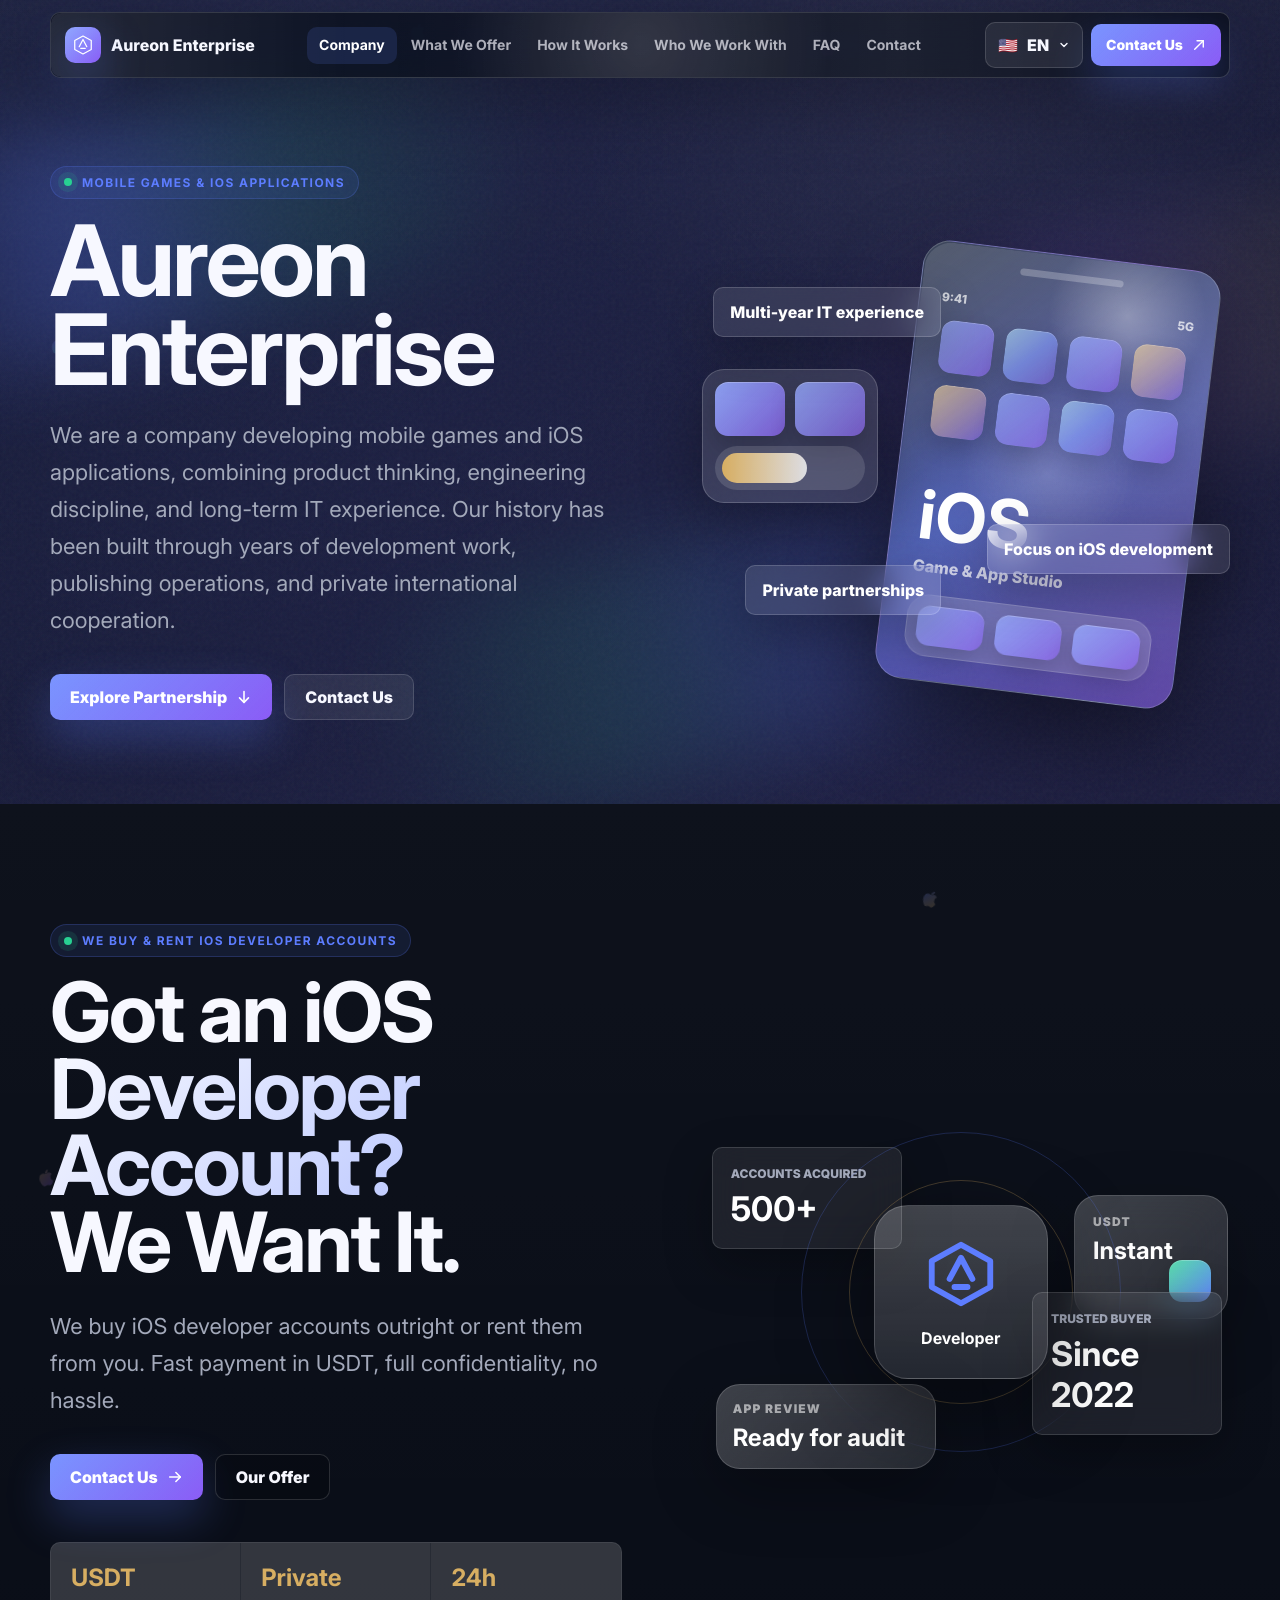
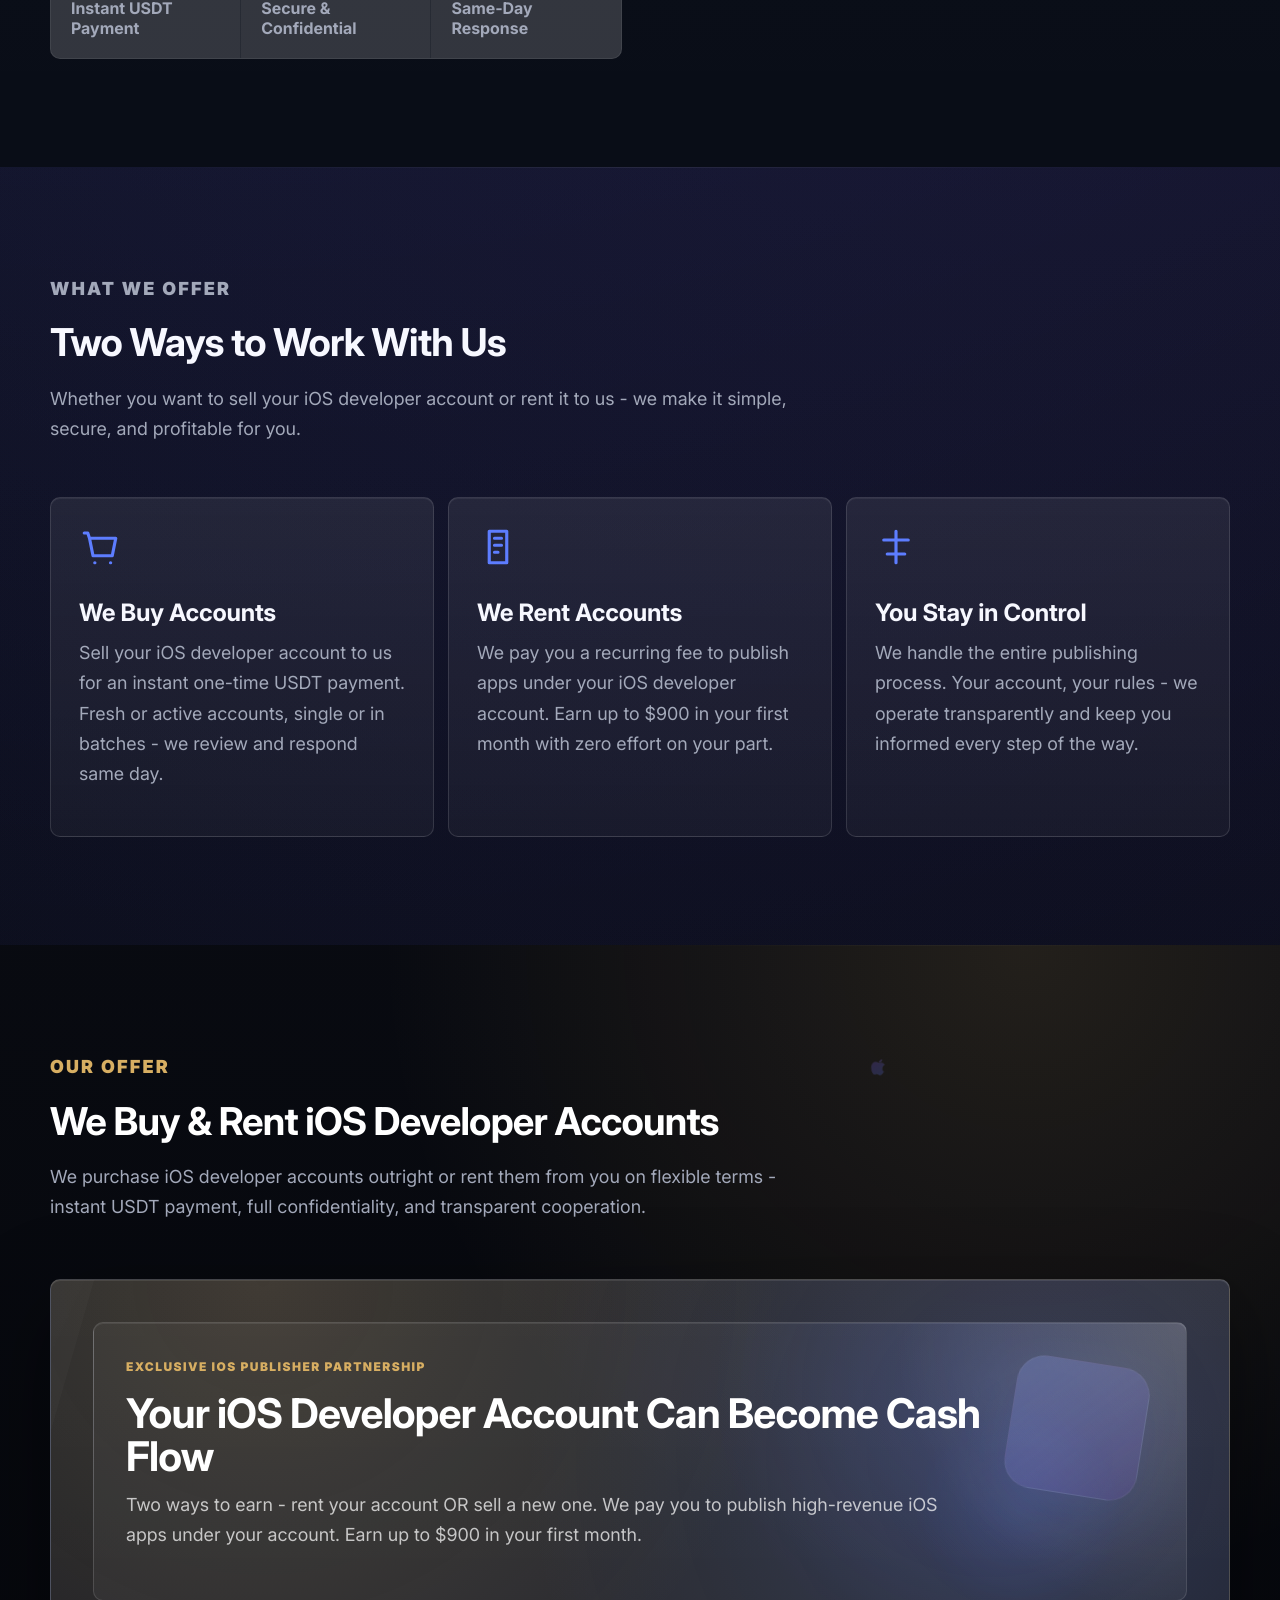
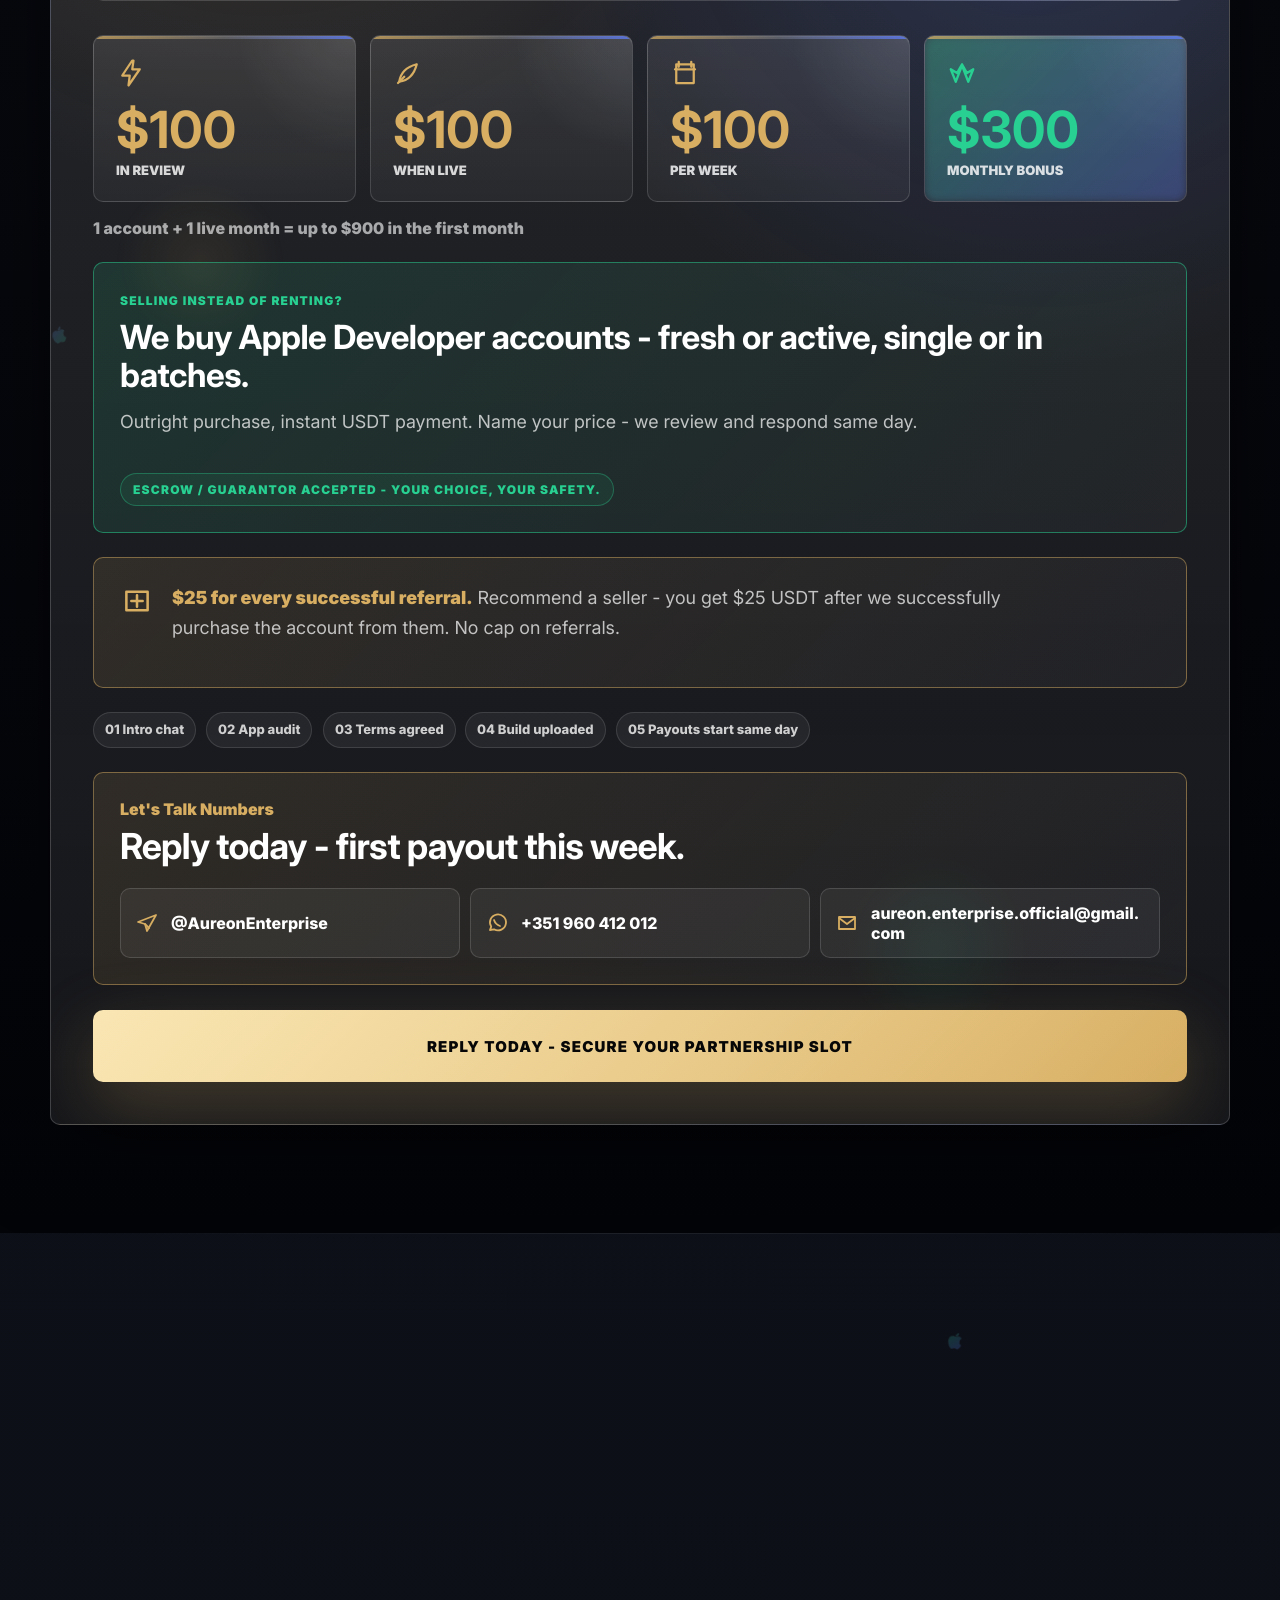
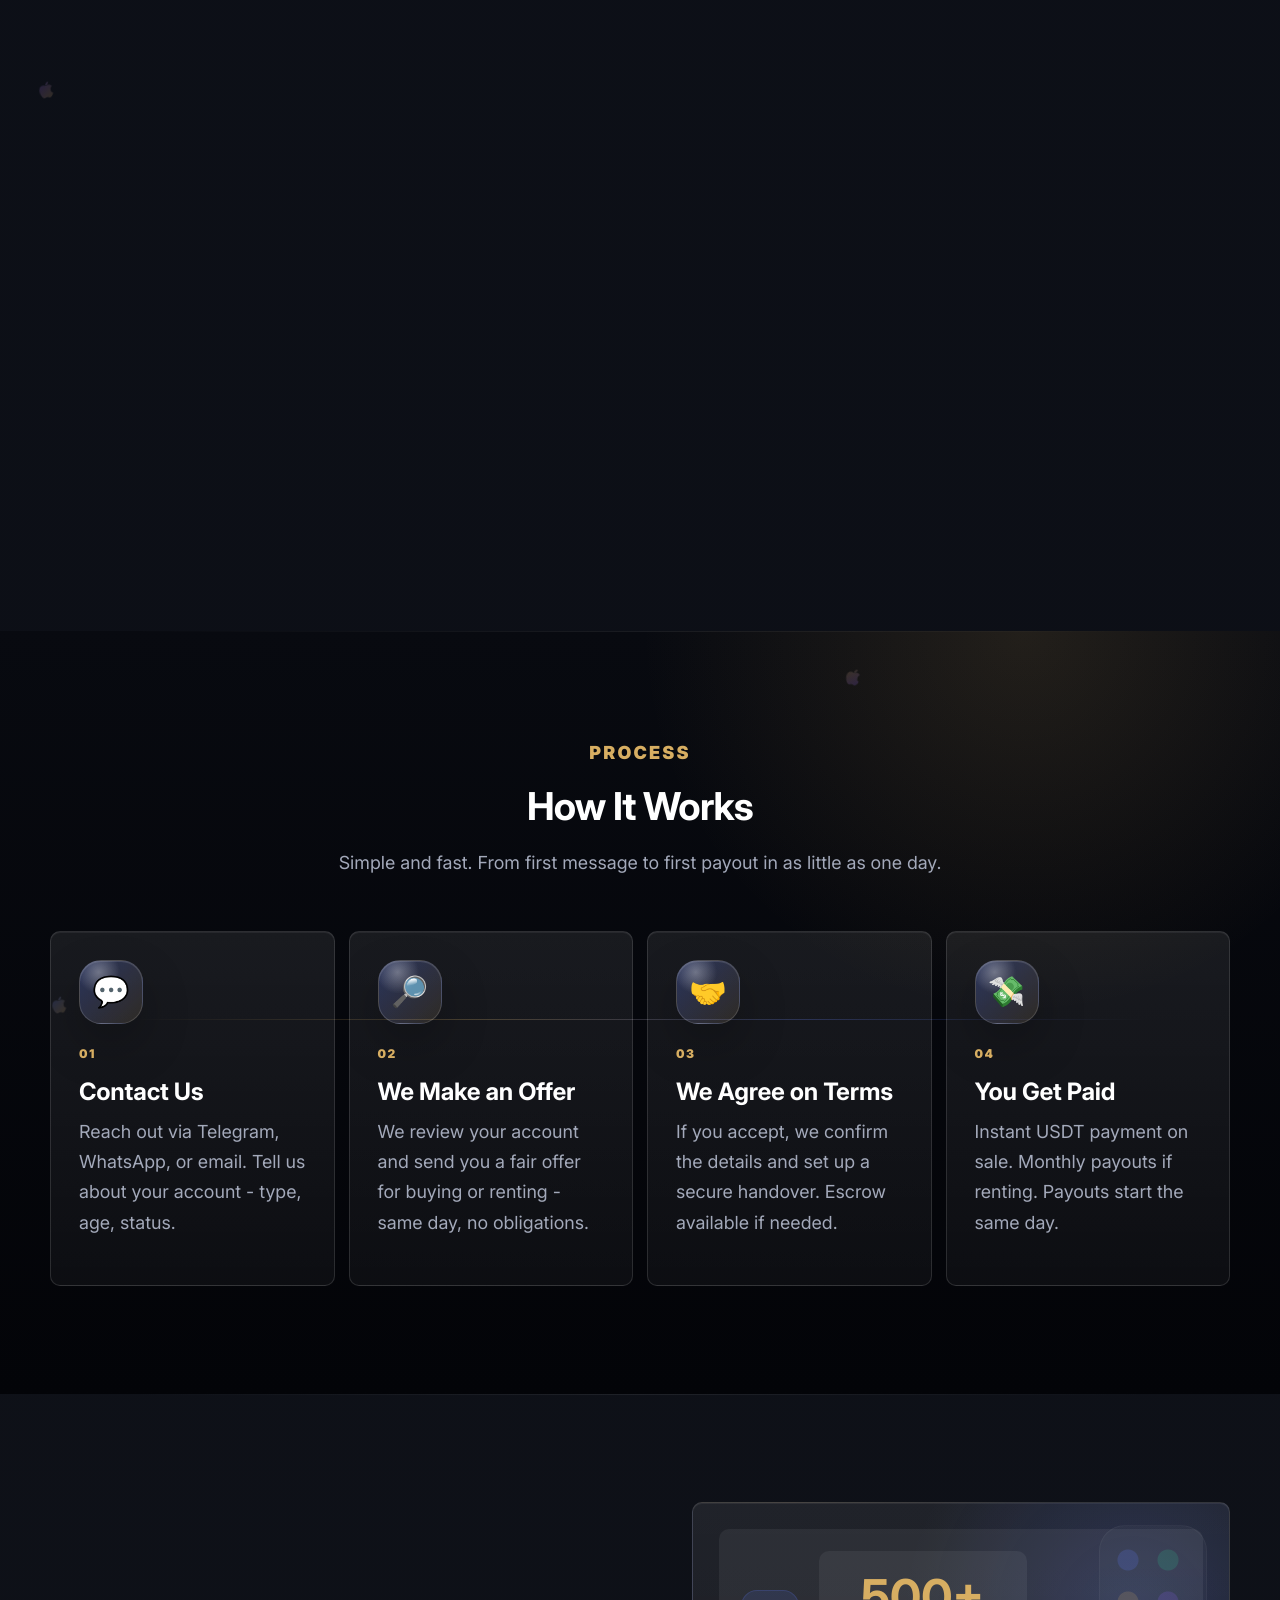
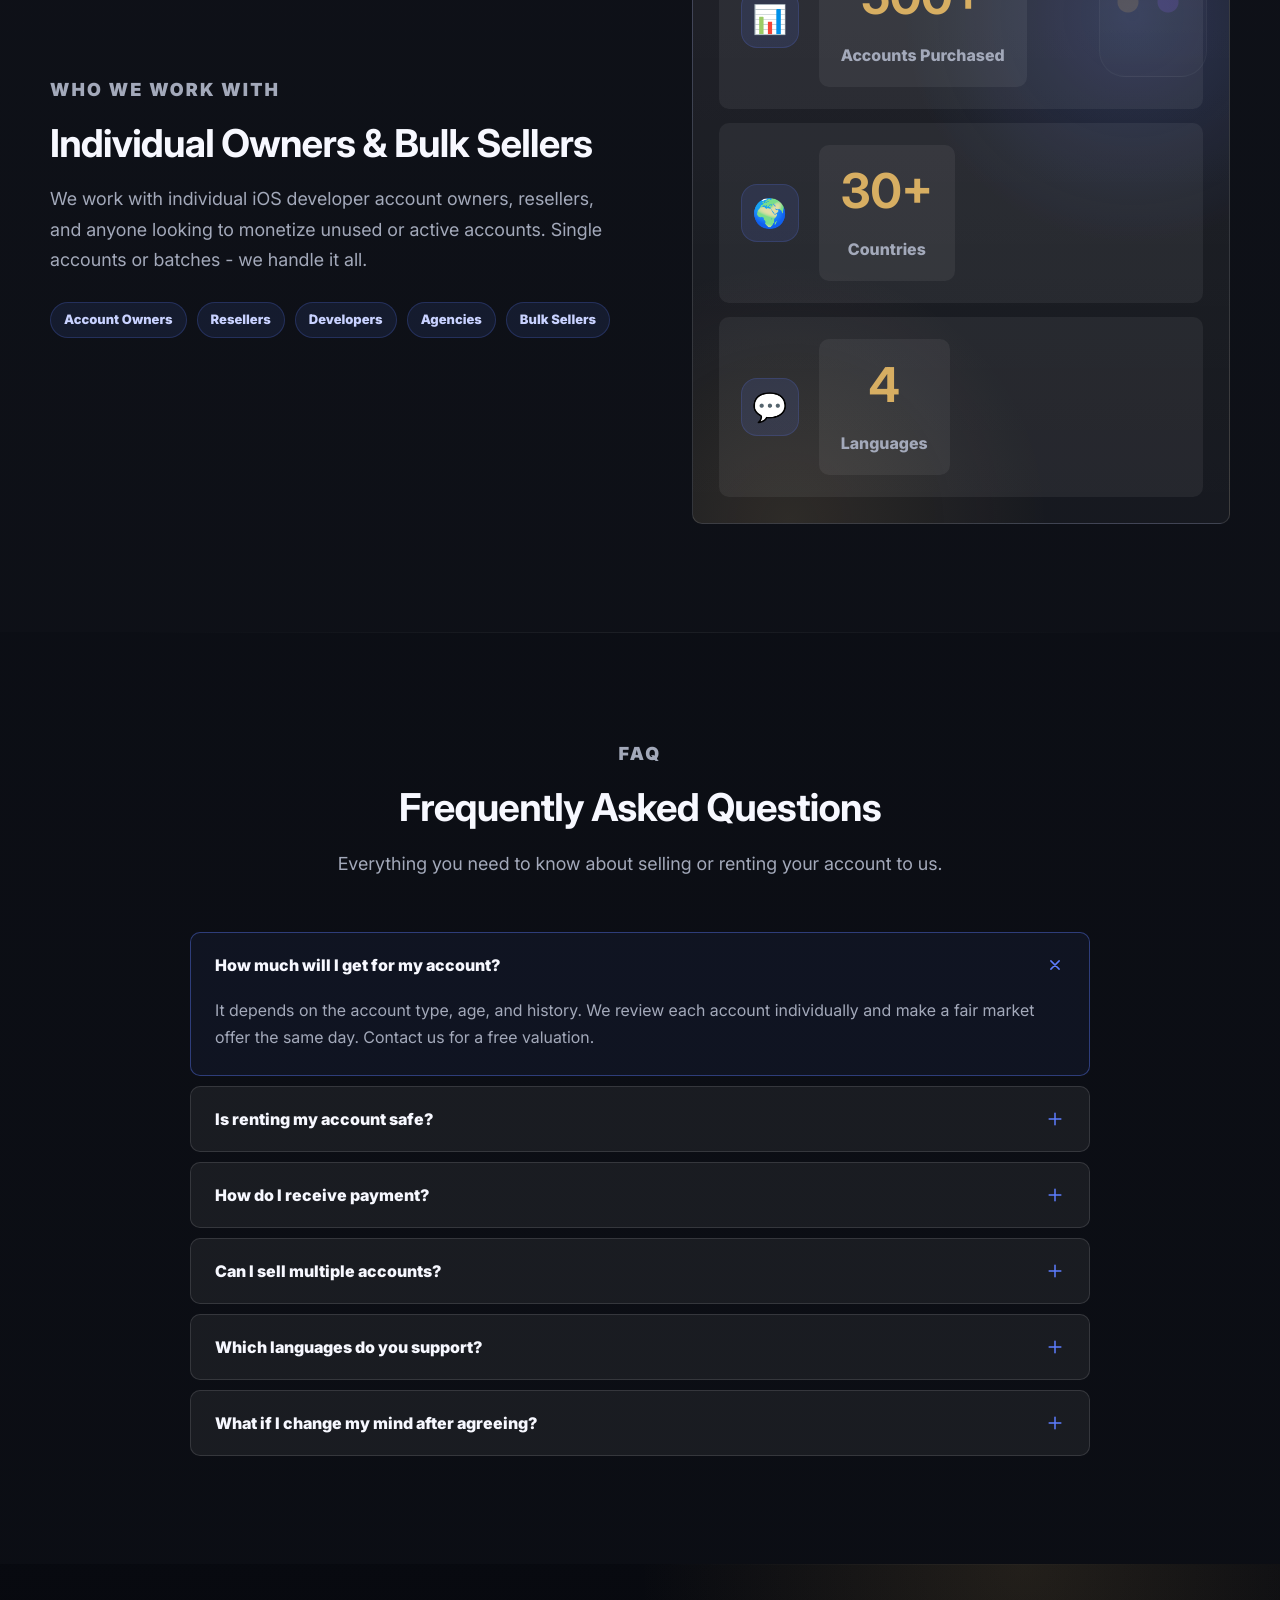
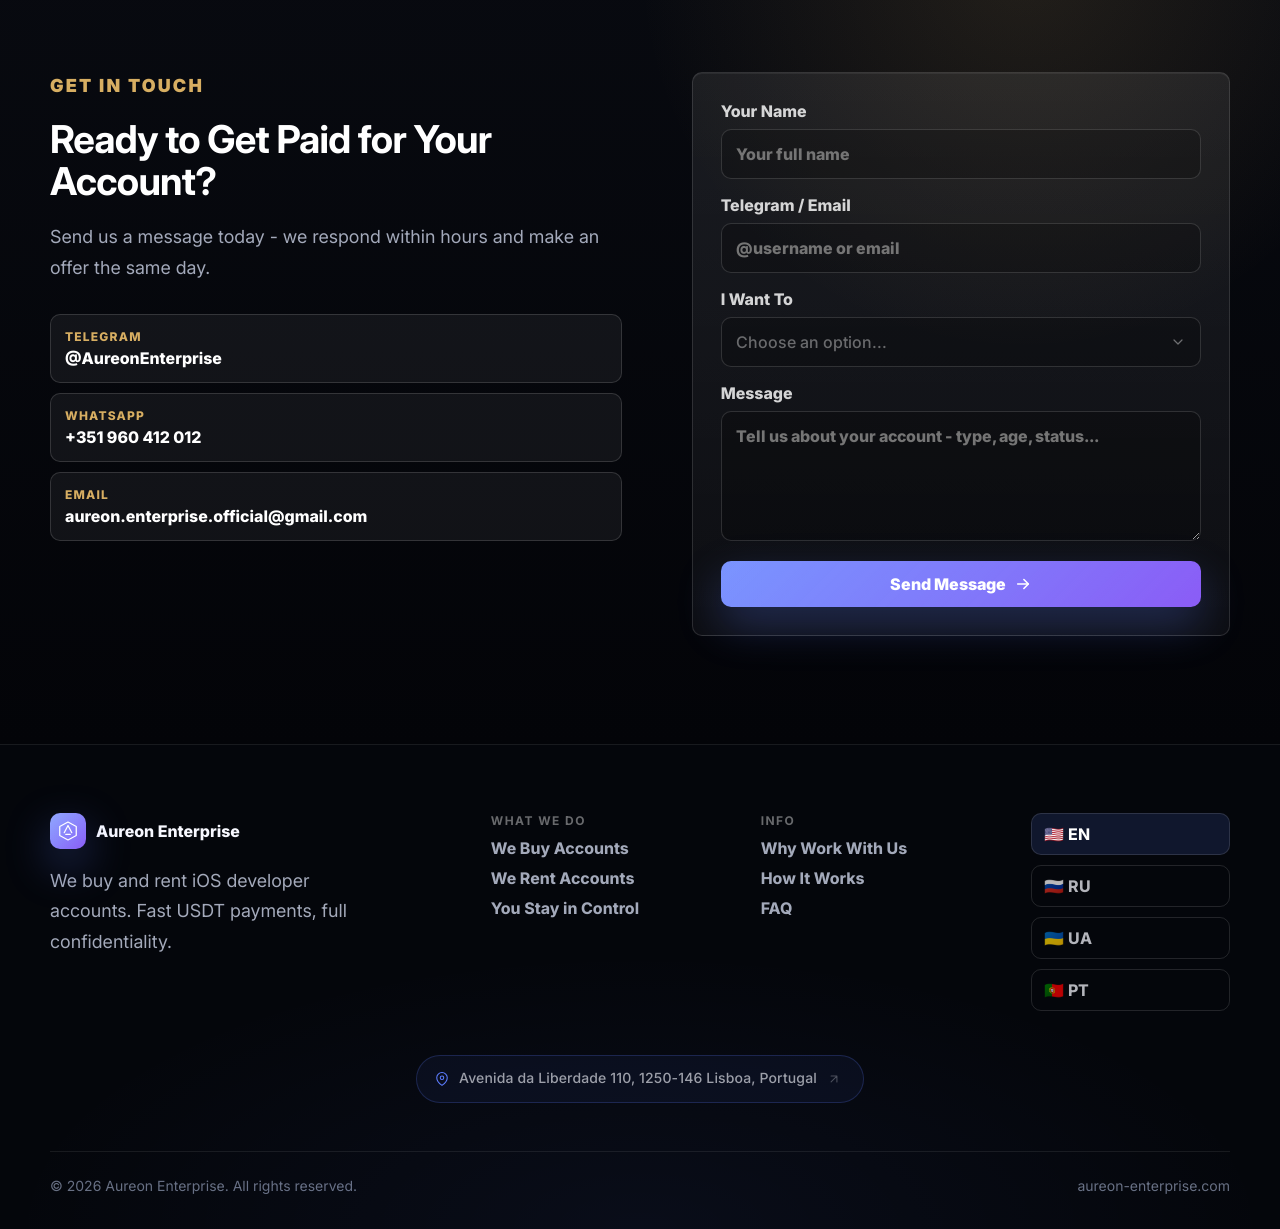
==== index.html @ f88953a6 "Add files via upload" ====
<!doctype html>
<html lang="en">
  <head>
    <meta charset="utf-8">
    <meta name="viewport" content="width=device-width, initial-scale=1">
    <meta name="theme-color" content="#05070d">
    <meta
      name="description"
      content="Aureon Enterprise buys and rents iOS Developer accounts with fast USDT payouts, private communication, and transparent long-term cooperation."
    >
    <meta name="keywords" content="Aureon Enterprise, iOS Developer accounts, rent iOS account, sell iOS developer account, USDT payouts">
    <meta property="og:title" content="Aureon Enterprise - iOS Developer Account Partnerships">
    <meta
      property="og:description"
      content="Sell or rent your iOS Developer account to Aureon Enterprise. Fast USDT payouts, private cooperation, and same-day response."
    >
    <meta property="og:type" content="website">
    <meta property="og:url" content="https://aureon-enterprise.com">
    <title>Aureon Enterprise - iOS Developer Account Partnerships</title>
    <link rel="stylesheet" href="styles.css">
  </head>
  <body>
    <div id="scroll-progress" aria-hidden="true"></div>
    <canvas id="particle-canvas" aria-hidden="true"></canvas>
    <div class="cursor-dot" data-cursor-dot aria-hidden="true"></div>
    <div class="cursor-halo" data-cursor-halo aria-hidden="true"></div>
    <div class="page-spotlight" data-page-spotlight aria-hidden="true"></div>
    <a class="skip-link" href="#main" data-i18n="skip">Skip to content</a>

    <header class="site-header" data-header>
      <div class="shell header-inner">
        <a class="brand" href="#company" aria-label="Aureon Enterprise">
          <span class="brand-mark" aria-hidden="true">
            <svg viewBox="0 0 32 32">
              <path d="M16 3 28 9.5v13L16 29 4 22.5v-13L16 3Z"></path>
              <path d="M10.5 18.5 16 8l5.5 10.5M12.8 21h6.4"></path>
            </svg>
          </span>
          <span>Aureon Enterprise</span>
        </a>

        <nav class="desktop-nav" aria-label="Primary">
          <a href="#company" data-i18n="nav_company">Company</a>
          <a href="#services" data-i18n="nav_services">What We Offer</a>
          <a href="#how" data-i18n="nav_how">How It Works</a>
          <a href="#teams" data-i18n="nav_teams">Who We Work With</a>
          <a href="#faq" data-i18n="nav_faq">FAQ</a>
          <a href="#contact" data-i18n="nav_contact">Contact</a>
        </nav>

        <div class="header-actions">
          <div class="language" data-language>
            <button class="lang-toggle" type="button" data-lang-toggle aria-expanded="false" aria-label="Change language">
              <span data-current-flag>🇺🇸</span>
              <span data-current-label>EN</span>
              <svg viewBox="0 0 16 16" aria-hidden="true"><path d="M4 6l4 4 4-4"></path></svg>
            </button>
            <div class="lang-menu" data-lang-menu>
              <button type="button" data-lang="en"><span>🇺🇸</span> English</button>
              <button type="button" data-lang="ru"><span>🇷🇺</span> Русский</button>
              <button type="button" data-lang="uk"><span>🇺🇦</span> Українська</button>
              <button type="button" data-lang="pt"><span>🇵🇹</span> Português</button>
            </div>
          </div>
          <a class="button button-small" href="#contact">
            <span data-i18n="btn_contact">Contact Us</span>
            <svg viewBox="0 0 18 18" aria-hidden="true"><path d="M6.5 3.5h8v8"></path><path d="M14.5 3.5 3.5 14.5"></path></svg>
          </a>
          <button class="menu-toggle" type="button" data-menu-toggle aria-expanded="false" aria-label="Open menu">
            <svg viewBox="0 0 24 24" aria-hidden="true"><path d="M4 7h16M4 12h16M4 17h16"></path></svg>
          </button>
        </div>
      </div>

      <div class="mobile-menu" data-mobile-menu>
        <a href="#company" data-i18n="nav_company">Company</a>
        <a href="#services" data-i18n="nav_services">What We Offer</a>
        <a href="#how" data-i18n="nav_how">How It Works</a>
        <a href="#teams" data-i18n="nav_teams">Who We Work With</a>
        <a href="#faq" data-i18n="nav_faq">FAQ</a>
        <a href="#contact" data-i18n="nav_contact">Contact</a>
      </div>
    </header>

    <main id="main">
      <section class="company-hero" id="company" aria-labelledby="company-title">
        <div class="hero-noise" aria-hidden="true"></div>
        <div class="aurora-field" aria-hidden="true">
          <span class="aurora-ribbon ribbon-one"></span>
          <span class="aurora-ribbon ribbon-two"></span>
          <span class="aurora-ribbon ribbon-three"></span>
        </div>
        <div class="shell company-hero-inner">
          <div class="company-copy reveal">
            <p class="eyebrow"><span></span><strong data-i18n="company_badge">Mobile Games & iOS Applications</strong></p>
            <h1 id="company-title" data-i18n="company_title">Aureon Enterprise</h1>
            <p class="lead" data-i18n="company_text">
              We are a company developing mobile games and iOS applications, combining product thinking, engineering discipline, and long-term IT experience. Our history has been built through years of development work, publishing operations, and private international cooperation.
            </p>
            <div class="company-actions">
              <a class="button" href="#home">
                <span data-i18n="company_cta_primary">Explore Partnership</span>
                <svg viewBox="0 0 18 18" aria-hidden="true"><path d="M9 3v12"></path><path d="m4 10 5 5 5-5"></path></svg>
              </a>
              <a class="button button-ghost" href="#contact" data-i18n="btn_contact">Contact Us</a>
            </div>
          </div>

          <div class="company-visual reveal" aria-hidden="true">
            <div class="glass-device">
              <div class="device-top"></div>
              <div class="ios-status">
                <span>9:41</span>
                <span>5G</span>
              </div>
              <div class="ios-grid">
                <i></i><i></i><i></i><i></i>
                <i></i><i></i><i></i><i></i>
              </div>
              <strong>iOS</strong>
              <span>Game & App Studio</span>
              <div class="ios-dock">
                <i></i><i></i><i></i>
              </div>
            </div>
            <div class="ios-control">
              <div class="control-tile active"></div>
              <div class="control-tile"></div>
              <div class="control-slider"><span></span></div>
            </div>
            <div class="floating-panel panel-a">
              <span data-i18n="company_chip_1">Multi-year IT experience</span>
            </div>
            <div class="floating-panel panel-b">
              <span data-i18n="company_chip_2">Focus on iOS development</span>
            </div>
            <div class="floating-panel panel-c">
              <span data-i18n="company_chip_3">Private partnerships</span>
            </div>
          </div>
        </div>
      </section>

      <section class="account-hero" id="home" aria-labelledby="hero-title">
        <div class="shell hero-grid">
          <div class="hero-content reveal">
            <p class="eyebrow"><span></span><strong data-i18n="hero_badge">We Buy & Rent iOS Developer Accounts</strong></p>
            <h2 id="hero-title">
              <span data-i18n="hero_h1a">Got an iOS</span>
              <span class="gradient-text" data-i18n="hero_h1b">Developer Account?</span>
              <span data-i18n="hero_h1c">We Want It.</span>
            </h2>
            <p class="lead" data-i18n="hero_sub">We buy iOS developer accounts outright or rent them from you. Fast payment in USDT, full confidentiality, no hassle.</p>
            <div class="hero-actions">
              <a class="button" href="#contact">
                <span data-i18n="btn_contact">Contact Us</span>
                <svg viewBox="0 0 18 18" aria-hidden="true"><path d="M3 9h12"></path><path d="m10 4 5 5-5 5"></path></svg>
              </a>
              <a class="button button-ghost dark" href="#offer" data-i18n="promo_label">Our Offer</a>
            </div>
            <div class="trust-row">
              <div><strong>USDT</strong><span data-i18n="trust1">Instant USDT Payment</span></div>
              <div><strong>Private</strong><span data-i18n="trust2">Secure & Confidential</span></div>
              <div><strong>24h</strong><span data-i18n="trust3">Same-Day Response</span></div>
            </div>
          </div>

          <div class="hero-card-stack reveal" aria-hidden="true">
            <div class="metric-card top-card">
              <span data-i18n="fc_label">Accounts Acquired</span>
              <strong>500+</strong>
            </div>
            <div class="ios-wallet-card">
              <span>USDT</span>
              <strong data-i18n="wallet_instant">Instant</strong>
              <i></i>
            </div>
            <div class="developer-orbit">
              <div class="orbit-ring"></div>
              <div class="orbit-ring small"></div>
              <div class="developer-badge">
                <svg viewBox="0 0 24 24"><path d="M12 3 21 8v8l-9 5-9-5V8l9-5Z"></path><path d="M8.5 13.5 12 7l3.5 6.5M10 16h4"></path></svg>
                <strong>Developer</strong>
              </div>
            </div>
            <div class="metric-card bottom-card">
              <span data-i18n="vb_title">Trusted Buyer</span>
              <strong data-i18n="vb_sub">Since 2022</strong>
            </div>
            <div class="ios-notification">
              <span data-i18n="notif_label">App Review</span>
              <strong data-i18n="notif_status">Ready for audit</strong>
            </div>
          </div>
        </div>
      </section>

      <section class="services-section" id="services" aria-labelledby="services-title">
        <div class="shell">
          <div class="section-heading reveal">
            <p class="kicker" data-i18n="sec_label_services">What We Offer</p>
            <h2 id="services-title" data-i18n="sec_title_services">Two Ways to Work With Us</h2>
            <p data-i18n="sec_sub_services">Whether you want to sell your iOS developer account or rent it to us - we make it simple, secure, and profitable for you.</p>
          </div>

          <div class="services-grid">
            <article class="service-card reveal">
              <svg viewBox="0 0 24 24" aria-hidden="true"><path d="M6 7h15l-2 10H8L6 7ZM6 7 5 4H3"></path><path d="M9 21h.1M18 21h.1"></path></svg>
              <h3 data-i18n="svc1_title">We Buy Accounts</h3>
              <p data-i18n="svc1_text">Sell your iOS developer account to us for an instant one-time USDT payment. Fresh or active accounts, single or in batches - we review and respond same day.</p>
            </article>
            <article class="service-card reveal">
              <svg viewBox="0 0 24 24" aria-hidden="true"><path d="M7 3h10v18H7z"></path><path d="M10 7h4M10 11h4M10 15h2"></path></svg>
              <h3 data-i18n="svc2_title">We Rent Accounts</h3>
              <p data-i18n="svc2_text">We pay you a recurring fee to publish apps under your iOS developer account. Earn up to $900 in your first month with zero effort on your part.</p>
            </article>
            <article class="service-card reveal">
              <svg viewBox="0 0 24 24" aria-hidden="true"><path d="M12 3v18M5 8h14M7 16h10"></path></svg>
              <h3 data-i18n="svc3_title">You Stay in Control</h3>
              <p data-i18n="svc3_text">We handle the entire publishing process. Your account, your rules - we operate transparently and keep you informed every step of the way.</p>
            </article>
          </div>
        </div>
      </section>

      <section class="offer-section" id="offer" aria-labelledby="offer-title">
        <div class="shell">
          <div class="section-heading reveal">
            <p class="kicker gold" data-i18n="promo_label">Our Offer</p>
            <h2 id="offer-title" data-i18n="promo_title">We Buy & Rent iOS Developer Accounts</h2>
            <p data-i18n="promo_text">We purchase iOS developer accounts outright or rent them from you on flexible terms - instant USDT payment, full confidentiality, and transparent cooperation.</p>
          </div>

          <div class="offer-board reveal" data-offer-board>
            <span class="offer-orb offer-orb-a" data-offer-orb aria-hidden="true"></span>
            <span class="offer-orb offer-orb-b" data-offer-orb aria-hidden="true"></span>
            <span class="offer-orb offer-orb-c" data-offer-orb aria-hidden="true"></span>
            <div class="offer-main">
              <p class="offer-overline" data-i18n="offer_exclusive">Exclusive iOS Publisher Partnership</p>
              <h3 data-i18n="offer_cash_title">Your iOS Developer Account Can Become Cash Flow</h3>
              <p data-i18n="offer_cash_text">Two ways to earn - rent your account OR sell a new one. We pay you to publish high-revenue iOS apps under your account. Earn up to $900 in your first month.</p>
            </div>

            <div class="payout-grid">
              <div class="payout-card">
                <svg viewBox="0 0 24 24"><path d="m13 2-8 12h6l-1 8 9-13h-6l1-7Z"></path></svg>
                <strong>$100</strong><span data-i18n="payout_review">In Review</span>
              </div>
              <div class="payout-card">
                <svg viewBox="0 0 24 24"><path d="M5 19c7-1 12-6 14-14-8 2-13 7-14 14Z"></path><path d="M9 15 4 20"></path></svg>
                <strong>$100</strong><span data-i18n="payout_live">When Live</span>
              </div>
              <div class="payout-card">
                <svg viewBox="0 0 24 24"><path d="M7 3v4M17 3v4M4 9h16M5 5h14v15H5z"></path></svg>
                <strong>$100</strong><span data-i18n="payout_week">Per Week</span>
              </div>
              <div class="payout-card accent">
                <svg viewBox="0 0 24 24"><path d="m3 9 4 10 5-13 5 13 4-10-5 3-4-7-4 7-5-3Z"></path></svg>
                <strong>$300</strong><span data-i18n="payout_bonus">Monthly Bonus</span>
              </div>
            </div>

            <p class="formula" data-i18n="offer_formula">1 account + 1 live month = up to $900 in the first month</p>

            <div class="buyout-band">
              <span data-i18n="buyout_label">Selling instead of renting?</span>
              <h3 data-i18n="buyout_title">We buy Apple Developer accounts - fresh or active, single or in batches.</h3>
              <p data-i18n="buyout_text">Outright purchase, instant USDT payment. Name your price - we review and respond same day.</p>
              <strong data-i18n="buyout_safe">Escrow / guarantor accepted - your choice, your safety.</strong>
            </div>

            <div class="referral-row">
              <svg viewBox="0 0 24 24" aria-hidden="true"><path d="M8 12h8M12 8v8"></path><path d="M4.5 5.5h15v13h-15z"></path></svg>
              <p><strong data-i18n="ref_title">$25 for every successful referral.</strong> <span data-i18n="ref_text">Recommend a seller - you get $25 USDT after we successfully purchase the account from them. No cap on referrals.</span></p>
            </div>

            <div class="offer-steps" aria-label="Offer process">
              <span data-i18n="offer_step_1">01 Intro chat</span>
              <span data-i18n="offer_step_2">02 App audit</span>
              <span data-i18n="offer_step_3">03 Terms agreed</span>
              <span data-i18n="offer_step_4">04 Build uploaded</span>
              <span data-i18n="offer_step_5">05 Payouts start same day</span>
            </div>

            <div class="offer-contact-panel">
              <span data-i18n="lets_label">Let's Talk Numbers</span>
              <h3 data-i18n="lets_title">Reply today - first payout this week.</h3>
              <div class="offer-contact-links">
                <a href="https://t.me/AureonEnterprise" target="_blank" rel="noreferrer">
                  <svg viewBox="0 0 24 24"><path d="M21 4 3 11l7 2 2 7 9-16Z"></path><path d="m10 13 4 4"></path></svg>
                  @AureonEnterprise
                </a>
                <a href="https://wa.me/351960412012" target="_blank" rel="noreferrer">
                  <svg viewBox="0 0 24 24"><path d="M5 19 6.2 15.6A8 8 0 1 1 9 18.3L5 19Z"></path><path d="M9 9c1 3 3 5 6 6"></path></svg>
                  +351 960 412 012
                </a>
                <a href="mailto:aureon.enterprise.official@gmail.com">
                  <svg viewBox="0 0 24 24"><path d="M4 6h16v12H4z"></path><path d="m4 7 8 6 8-6"></path></svg>
                  aureon.enterprise.official@gmail.com
                </a>
              </div>
            </div>

            <a class="offer-final-cta" href="#contact" data-i18n="offer_final_cta">Reply today - secure your partnership slot</a>
          </div>
        </div>
      </section>

      <section class="why-section" id="why" aria-labelledby="why-title">
        <div class="shell">
          <div class="section-heading centered reveal">
            <p class="kicker" data-i18n="sec_label_why">Why Work With Us</p>
            <h2 id="why-title" data-i18n="sec_title_why">The Safest Way to Monetize Your Account</h2>
            <p data-i18n="sec_sub_why">We've built our reputation on trust, fair terms, and consistent payouts. Here's what makes us different.</p>
          </div>

          <div class="why-grid">
            <article class="why-card reveal"><span>01</span><h3 data-i18n="why1_title">Instant USDT Payouts</h3><p data-i18n="why1_text">No waiting, no delays. As soon as we agree on terms, payment goes out immediately in USDT - secure and borderless.</p></article>
            <article class="why-card reveal"><span>02</span><h3 data-i18n="why2_title">Same-Day Response</h3><p data-i18n="why2_text">Send us a message today and get an answer within hours. We review every account and make an offer the same day.</p></article>
            <article class="why-card reveal"><span>03</span><h3 data-i18n="why3_title">Escrow Available</h3><p data-i18n="why3_text">For added security, escrow and guarantor options are always available. We operate with full transparency - your safety first.</p></article>
            <article class="why-card reveal"><span>04</span><h3 data-i18n="why4_title">Private & Discreet</h3><p data-i18n="why4_text">All communication via private Telegram channels. No public records, no exposure - complete discretion guaranteed.</p></article>
            <article class="why-card reveal"><span>05</span><h3 data-i18n="why5_title">Long-Term Income</h3><p data-i18n="why5_text">Renting your account means recurring monthly payments. Many of our partners have been earning with us for years.</p></article>
            <article class="why-card reveal"><span>06</span><h3 data-i18n="why6_title">Referral Bonuses</h3><p data-i18n="why6_text">Refer someone with an account to us and earn $25 USDT per successful deal - with no cap on referrals.</p></article>
          </div>
        </div>
      </section>

      <section class="process-section" id="how" aria-labelledby="how-title">
        <div class="shell">
          <div class="section-heading centered reveal">
            <p class="kicker gold" data-i18n="sec_label_how">Process</p>
            <h2 id="how-title" data-i18n="sec_title_how">How It Works</h2>
            <p data-i18n="sec_sub_how">Simple and fast. From first message to first payout in as little as one day.</p>
          </div>
          <div class="steps-grid">
            <article class="step-card reveal"><div class="step-visual" aria-hidden="true">💬</div><span>01</span><h3 data-i18n="step1_title">Contact Us</h3><p data-i18n="step1_text">Reach out via Telegram, WhatsApp, or email. Tell us about your account - type, age, status.</p></article>
            <article class="step-card reveal"><div class="step-visual" aria-hidden="true">🔎</div><span>02</span><h3 data-i18n="step2_title">We Make an Offer</h3><p data-i18n="step2_text">We review your account and send you a fair offer for buying or renting - same day, no obligations.</p></article>
            <article class="step-card reveal"><div class="step-visual" aria-hidden="true">🤝</div><span>03</span><h3 data-i18n="step3_title">We Agree on Terms</h3><p data-i18n="step3_text">If you accept, we confirm the details and set up a secure handover. Escrow available if needed.</p></article>
            <article class="step-card reveal"><div class="step-visual" aria-hidden="true">💸</div><span>04</span><h3 data-i18n="step4_title">You Get Paid</h3><p data-i18n="step4_text">Instant USDT payment on sale. Monthly payouts if renting. Payouts start the same day.</p></article>
          </div>
        </div>
      </section>

      <section class="teams-section" id="teams" aria-labelledby="teams-title">
        <div class="shell teams-layout">
          <div class="section-heading reveal">
            <p class="kicker" data-i18n="sec_label_teams">Who We Work With</p>
            <h2 id="teams-title" data-i18n="sec_title_teams">Individual Owners & Bulk Sellers</h2>
            <p data-i18n="sec_text_teams">We work with individual iOS developer account owners, resellers, and anyone looking to monetize unused or active accounts. Single accounts or batches - we handle it all.</p>
            <div class="tag-list">
              <span data-i18n="tag1">Account Owners</span>
              <span data-i18n="tag2">Resellers</span>
              <span data-i18n="tag3">Developers</span>
              <span data-i18n="tag4">Agencies</span>
              <span data-i18n="tag5">Bulk Sellers</span>
            </div>
          </div>
          <div class="stats-panel reveal">
            <div><span class="stats-emoji">📊</span><div class="stats-text"><strong>500+</strong><span data-i18n="tsc1_label">Accounts Purchased</span></div></div>
            <div><span class="stats-emoji">🌍</span><div class="stats-text"><strong>30+</strong><span data-i18n="tsc2_label">Countries</span></div></div>
            <div><span class="stats-emoji">💬</span><div class="stats-text"><strong>4</strong><span data-i18n="tsc3_label">Languages</span></div></div>
          </div>
        </div>
      </section>

      <section class="faq-section" id="faq" aria-labelledby="faq-title">
        <div class="shell">
          <div class="section-heading centered reveal">
            <p class="kicker" data-i18n="sec_label_faq">FAQ</p>
            <h2 id="faq-title" data-i18n="sec_title_faq">Frequently Asked Questions</h2>
            <p data-i18n="sec_sub_faq">Everything you need to know about selling or renting your account to us.</p>
          </div>
          <div class="faq-grid" data-faq-grid></div>
        </div>
      </section>

      <section class="contact-section" id="contact" aria-labelledby="contact-title">
        <div class="shell contact-layout">
          <div class="contact-copy reveal">
            <p class="kicker gold" data-i18n="sec_label_contact">Get In Touch</p>
            <h2 id="contact-title" data-i18n="sec_title_contact">Ready to Get Paid for Your Account?</h2>
            <p data-i18n="sec_sub_contact">Send us a message today - we respond within hours and make an offer the same day.</p>
            <div class="direct-links">
              <a href="https://t.me/AureonEnterprise" target="_blank" rel="noreferrer"><span>Telegram</span>@AureonEnterprise</a>
              <a href="https://wa.me/351960412012" target="_blank" rel="noreferrer"><span>WhatsApp</span>+351 960 412 012</a>
              <a href="mailto:aureon.enterprise.official@gmail.com"><span>Email</span>aureon.enterprise.official@gmail.com</a>
            </div>
          </div>

          <form class="contact-form reveal" data-contact-form>
            <label>
              <span data-i18n="form_name">Your Name</span>
              <input name="name" type="text" data-placeholder="form_name_ph" placeholder="Your full name" required>
            </label>
            <label>
              <span data-i18n="form_contact">Telegram / Email</span>
              <input name="contact" type="text" data-placeholder="form_contact_ph" placeholder="@username or email" required>
            </label>
            <label>
              <span data-i18n="form_service">I Want To</span>
              <div class="custom-select" data-custom-select>
                <input type="hidden" name="service">
                <button type="button" class="custom-select-btn" aria-haspopup="listbox" aria-expanded="false">
                  <span class="custom-select-val" data-i18n="form_service_ph">Choose an option…</span>
                  <svg class="custom-select-chevron" width="16" height="16" viewBox="0 0 24 24" fill="none" stroke="currentColor" stroke-width="2.5" stroke-linecap="round" stroke-linejoin="round" aria-hidden="true">
                    <path d="M6 9l6 6 6-6"/>
                  </svg>
                </button>
                <ul class="custom-select-list" role="listbox">
                  <li role="option" tabindex="-1" data-value="sell"      data-i18n="form_service_buy">Sell My Account</li>
                  <li role="option" tabindex="-1" data-value="rent"      data-i18n="form_service_rent">Rent My Account to You</li>
                  <li role="option" tabindex="-1" data-value="valuation" data-i18n="form_service_consult">Get a Free Valuation</li>
                  <li role="option" tabindex="-1" data-value="referral"  data-i18n="form_service_sell">Refer Someone</li>
                </ul>
              </div>
            </label>
            <label>
              <span data-i18n="form_msg">Message</span>
              <textarea name="message" rows="5" data-placeholder="form_msg_ph" placeholder="Tell us about your account - type, age, status..."></textarea>
            </label>
            <button class="button form-submit" type="submit">
              <span data-i18n="form_submit">Send Message</span>
              <svg viewBox="0 0 18 18" aria-hidden="true"><path d="M3 9h12"></path><path d="m10 4 5 5-5 5"></path></svg>
            </button>
          </form>
        </div>
      </section>
    </main>

    <footer class="site-footer">
      <div class="shell footer-grid">
        <div>
          <a class="brand" href="#company" aria-label="Aureon Enterprise">
            <span class="brand-mark" aria-hidden="true">
              <svg viewBox="0 0 32 32"><path d="M16 3 28 9.5v13L16 29 4 22.5v-13L16 3Z"></path><path d="M10.5 18.5 16 8l5.5 10.5M12.8 21h6.4"></path></svg>
            </span>
            <span>Aureon Enterprise</span>
          </a>
          <p data-i18n="footer_brand_text">We buy and rent iOS developer accounts. Fast USDT payments, full confidentiality.</p>
        </div>
        <div class="footer-links">
          <strong data-i18n="footer_col1_title">What We Do</strong>
          <a href="#services" data-i18n="svc1_title">We Buy Accounts</a>
          <a href="#services" data-i18n="svc2_title">We Rent Accounts</a>
          <a href="#services" data-i18n="svc3_title">You Stay in Control</a>
        </div>
        <div class="footer-links">
          <strong data-i18n="footer_col2_title">Info</strong>
          <a href="#why" data-i18n="footer_why">Why Work With Us</a>
          <a href="#how" data-i18n="nav_how">How It Works</a>
          <a href="#faq" data-i18n="nav_faq">FAQ</a>
        </div>
        <div class="footer-langs">
          <button type="button" data-lang="en">🇺🇸 EN</button>
          <button type="button" data-lang="ru">🇷🇺 RU</button>
          <button type="button" data-lang="uk">🇺🇦 UA</button>
          <button type="button" data-lang="pt">🇵🇹 PT</button>
        </div>
      </div>
      <div class="shell footer-location-wrap">
        <a
          href="https://maps.app.goo.gl/ntqJYZsmg2inyDsQ7"
          target="_blank"
          rel="noopener noreferrer"
          class="footer-location-link"
          aria-label="View office on Google Maps"
        >
          <span class="footer-location-pin" aria-hidden="true">
            <svg width="18" height="18" viewBox="0 0 24 24" fill="none" stroke="currentColor" stroke-width="2" stroke-linecap="round" stroke-linejoin="round">
              <path d="M21 10c0 7-9 13-9 13S3 17 3 10a9 9 0 0 1 18 0z"/>
              <circle cx="12" cy="10" r="3"/>
            </svg>
          </span>
          <span class="footer-location-text">Avenida da Liberdade 110, 1250-146 Lisboa, Portugal</span>
          <span class="footer-location-arrow" aria-hidden="true">
            <svg width="14" height="14" viewBox="0 0 24 24" fill="none" stroke="currentColor" stroke-width="2.5" stroke-linecap="round" stroke-linejoin="round">
              <path d="M7 17L17 7M7 7h10v10"/>
            </svg>
          </span>
        </a>
      </div>
      <div class="shell footer-bottom">
        <span data-i18n="footer_copy">© 2026 Aureon Enterprise. All rights reserved.</span>
        <span>aureon-enterprise.com</span>
      </div>
    </footer>

    <script src="app.js"></script>
  </body>
</html>
---- styles.css ----
@import url('https://fonts.googleapis.com/css2?family=Inter:wght@400;500;600;700;800;900&display=swap');

:root {
  --bg: #05070d;
  --bg-soft: #090d17;
  --panel: rgba(255, 255, 255, 0.065);
  --panel-strong: rgba(255, 255, 255, 0.105);
  --line: rgba(255, 255, 255, 0.12);
  --line-strong: rgba(255, 255, 255, 0.2);
  --text: #f7f8ff;
  --muted: #a3a9ba;
  --muted-2: #687083;
  --blue: #5d7dff;
  --violet: #8b5cf6;
  --gold: #d7ae62;
  --green: #28d192;
  --danger: #ff7171;
  --radius: 10px;
  --mx: 50%;
  --my: 50%;
  --shadow: 0 28px 90px rgba(0, 0, 0, 0.42);
  color-scheme: dark;
}

* {
  box-sizing: border-box;
}

html {
  scroll-behavior: smooth;
  scroll-padding-top: 100px;
  background: var(--bg);
}

body {
  margin: 0;
  font-family: 'Inter', -apple-system, BlinkMacSystemFont, "SF Pro Display", "SF Pro Text", "Segoe UI", sans-serif;
  color: var(--text);
  background:
    radial-gradient(circle at 20% 0%, rgba(93, 125, 255, 0.18), transparent 34%),
    radial-gradient(circle at 82% 12%, rgba(139, 92, 246, 0.12), transparent 28%),
    linear-gradient(180deg, #05070d 0%, #070a12 40%, #05070d 100%);
  overflow-x: hidden;
  text-rendering: geometricPrecision;
}

@media (pointer: fine) {
  body.cursor-enabled,
  body.cursor-enabled a,
  body.cursor-enabled button,
  body.cursor-enabled input,
  body.cursor-enabled select,
  body.cursor-enabled textarea {
    cursor: none;
  }
}

body::before {
  content: "";
  position: fixed;
  inset: 0;
  z-index: -2;
  background-image:
    linear-gradient(rgba(255, 255, 255, 0.045) 1px, transparent 1px),
    linear-gradient(90deg, rgba(255, 255, 255, 0.045) 1px, transparent 1px);
  background-size: 72px 72px;
  mask-image: linear-gradient(180deg, black, transparent 82%);
}

body::after {
  content: "";
  position: fixed;
  inset: 0;
  z-index: -1;
  pointer-events: none;
  background: linear-gradient(180deg, rgba(5, 7, 13, 0), rgba(5, 7, 13, 0.8));
}

.cursor-dot,
.cursor-halo,
.page-spotlight {
  position: fixed;
  pointer-events: none;
  z-index: 10000;
  opacity: 0;
}

.cursor-dot {
  width: 9px;
  height: 9px;
  left: 0;
  top: 0;
  border-radius: 999px;
  background: #fff;
  box-shadow: 0 0 14px rgba(255, 255, 255, 0.76);
  transform: translate3d(-50%, -50%, 0);
  transition: width 0.18s ease, height 0.18s ease, opacity 0.18s ease, background 0.18s ease;
  mix-blend-mode: difference;
  will-change: transform;
}

.cursor-halo {
  width: 220px;
  height: 220px;
  left: 0;
  top: 0;
  z-index: 9999;
  border-radius: 50%;
  background:
    radial-gradient(circle, rgba(255, 255, 255, 0.18) 0%, rgba(93, 125, 255, 0.14) 28%, rgba(139, 92, 246, 0.08) 48%, transparent 70%);
  transform: translate3d(-50%, -50%, 0);
  filter: blur(0.5px);
  /* transform lag via CSS compositor — very short so it doesn't "stick" on nav items */
  transition: opacity 0.2s ease, width 0.18s ease, height 0.18s ease,
              transform 0.06s linear;
  mix-blend-mode: normal;
  will-change: transform;
}

.page-spotlight {
  inset: 0;
  z-index: -1;
  opacity: 0.9;
  background: radial-gradient(circle 440px at var(--mx) var(--my), rgba(93, 125, 255, 0.1), transparent 64%);
}

body.cursor-ready .cursor-dot,
body.cursor-ready .cursor-halo {
  opacity: 1;
}

body.cursor-active .cursor-dot {
  width: 16px;
  height: 16px;
  background: rgba(255, 255, 255, 0.82);
}

body.cursor-active .cursor-halo {
  /* Smaller delta (220→260 instead of 220→280) + faster size transition
     so it doesn't visually "linger" over the previous nav item */
  width: 260px;
  height: 260px;
  opacity: 0.65;
}

a {
  color: inherit;
  text-decoration: none;
}

button,
input,
select,
textarea {
  font: inherit;
}

button {
  cursor: pointer;
}

svg {
  width: 1em;
  height: 1em;
  fill: none;
  stroke: currentColor;
  stroke-linecap: round;
  stroke-linejoin: round;
  stroke-width: 1.8;
}

.shell {
  width: min(1180px, calc(100% - 40px));
  margin: 0 auto;
}

.skip-link {
  position: fixed;
  top: 12px;
  left: 12px;
  z-index: 1000;
  padding: 10px 14px;
  border-radius: var(--radius);
  background: white;
  color: #05070d;
  transform: translateY(-150%);
}

.skip-link:focus {
  transform: translateY(0);
}

.site-header {
  position: fixed;
  top: 12px;
  left: 0;
  right: 0;
  z-index: 100;
  pointer-events: auto;
}

.header-inner,
.mobile-menu {
  pointer-events: auto;
  border: 1px solid rgba(255, 255, 255, 0.16);
  background: rgba(9, 13, 23, 0.72);
  backdrop-filter: blur(26px) saturate(1.25);
  box-shadow: 0 22px 70px rgba(0, 0, 0, 0.28);
}

.header-inner {
  position: relative;
  isolation: isolate;
  min-height: 66px;
  display: flex;
  align-items: center;
  justify-content: space-between;
  gap: 18px;
  padding: 8px 8px 8px 14px;
  border-radius: var(--radius);
  overflow: visible;
}

.header-inner::before {
  content: "";
  position: absolute;
  inset: 0;
  border-radius: inherit;
  background:
    linear-gradient(90deg, rgba(255, 255, 255, 0.14), transparent 26%, rgba(255, 255, 255, 0.08) 72%, transparent),
    radial-gradient(circle at var(--mx) var(--my), rgba(255, 255, 255, 0.18), transparent 32%);
  clip-path: inset(0 round var(--radius));
  opacity: 0.7;
  pointer-events: none;
}

.header-inner > * {
  position: relative;
  z-index: 2;
}

.brand {
  display: inline-flex;
  align-items: center;
  gap: 10px;
  font-weight: 800;
  letter-spacing: 0;
  white-space: nowrap;
}

.brand-mark {
  width: 36px;
  height: 36px;
  display: grid;
  place-items: center;
  border-radius: var(--radius);
  color: white;
  background:
    linear-gradient(135deg, rgba(255, 255, 255, 0.32), rgba(255, 255, 255, 0)),
    linear-gradient(135deg, var(--blue), var(--violet));
  box-shadow: 0 16px 44px rgba(93, 125, 255, 0.34);
}

.brand-mark svg {
  width: 22px;
  height: 22px;
}

.desktop-nav {
  display: flex;
  align-items: center;
  gap: 2px;
}

.desktop-nav a,
.mobile-menu a {
  color: rgba(247, 248, 255, 0.68);
  font-size: 14px;
  font-weight: 700;
  padding: 10px 12px;
  border-radius: var(--radius);
  transition: color 0.2s ease, background 0.2s ease;
}

.desktop-nav a:hover,
.mobile-menu a:hover {
  color: white;
  background: rgba(255, 255, 255, 0.08);
}

.header-actions {
  display: flex;
  align-items: center;
  gap: 8px;
}

.button,
.lang-toggle,
.menu-toggle {
  position: relative;
  overflow: hidden;
  min-height: 46px;
  display: inline-flex;
  align-items: center;
  justify-content: center;
  gap: 9px;
  border: 0;
  border-radius: var(--radius);
  font-weight: 850;
  color: white;
  background:
    linear-gradient(135deg, rgba(255, 255, 255, 0.18), rgba(255, 255, 255, 0)),
    linear-gradient(135deg, var(--blue), var(--violet));
  box-shadow: 0 18px 44px rgba(93, 125, 255, 0.28);
  transition: transform 0.2s ease, box-shadow 0.2s ease, border-color 0.2s ease, background 0.2s ease;
}

.button::before,
.lang-toggle::before,
.menu-toggle::before {
  content: "";
  position: absolute;
  inset: -1px;
  background: linear-gradient(115deg, transparent 0%, rgba(255, 255, 255, 0.24) 42%, transparent 70%);
  transform: translateX(-120%);
  transition: transform 0.55s ease;
}

.button:hover::before,
.lang-toggle:hover::before,
.menu-toggle:hover::before {
  transform: translateX(120%);
}

.button > *,
.lang-toggle > *,
.menu-toggle > * {
  position: relative;
  z-index: 1;
}

.button {
  padding: 0 20px;
}

.button:hover,
.lang-toggle:hover,
.menu-toggle:hover {
  transform: translateY(-2px);
  box-shadow: 0 24px 58px rgba(93, 125, 255, 0.36);
}

.button-small {
  min-height: 42px;
  padding: 0 15px;
  font-size: 14px;
}

.button-ghost {
  color: var(--text);
  background: rgba(255, 255, 255, 0.08);
  border: 1px solid rgba(255, 255, 255, 0.14);
  box-shadow: none;
}

.button-ghost.dark {
  background: rgba(5, 7, 13, 0.34);
}

.language {
  position: relative;
  z-index: 40;
}

.lang-toggle,
.menu-toggle {
  padding: 0 12px;
  color: var(--text);
  background: rgba(255, 255, 255, 0.08);
  border: 1px solid rgba(255, 255, 255, 0.14);
  box-shadow: none;
}

.lang-toggle svg {
  width: 12px;
  transition: transform 0.2s ease;
}

.language.open .lang-toggle svg {
  transform: rotate(180deg);
}

.lang-menu {
  position: absolute;
  top: calc(100% + 10px);
  right: 0;
  z-index: 300;
  width: 188px;
  padding: 6px;
  border: 1px solid var(--line);
  border-radius: var(--radius);
  background: rgba(9, 13, 23, 0.94);
  backdrop-filter: blur(24px);
  box-shadow: var(--shadow);
  opacity: 0;
  pointer-events: none;
  transform: translateY(-6px);
  transform-origin: top right;
  transition: opacity 0.2s ease, transform 0.2s ease;
}

.language.open .lang-menu {
  opacity: 1;
  pointer-events: auto;
  transform: translateY(0);
}

.lang-menu button,
.footer-langs button {
  width: 100%;
  border: 0;
  border-radius: var(--radius);
  color: rgba(247, 248, 255, 0.72);
  background: transparent;
  display: flex;
  align-items: center;
  gap: 10px;
  padding: 10px 12px;
  text-align: left;
  font-weight: 750;
}

.lang-menu button:hover,
.lang-menu button.active,
.footer-langs button:hover,
.footer-langs button.active {
  color: white;
  background: rgba(93, 125, 255, 0.14);
}

.menu-toggle {
  display: none;
  width: 42px;
  padding: 0;
}

.mobile-menu {
  display: none;
  width: min(1180px, calc(100% - 40px));
  margin: 8px auto 0;
  padding: 8px;
  border-radius: var(--radius);
}

.mobile-menu.open {
  display: grid;
}

section {
  position: relative;
  padding: 108px 0;
  scroll-margin-top: 104px;
}

.company-hero {
  min-height: calc(100svh - 96px);
  display: grid;
  align-items: center;
  padding: 108px 0 26px;
  overflow: hidden;
}

.company-hero::before,
.account-hero::before,
.offer-section::before,
.contact-section::before {
  content: "";
  position: absolute;
  inset: 0;
  pointer-events: none;
  background:
    radial-gradient(circle at 72% 18%, rgba(255, 255, 255, 0.06), transparent 30%),
    linear-gradient(180deg, rgba(255, 255, 255, 0.035), transparent 36%);
  opacity: 0.62;
}

.hero-noise {
  position: absolute;
  inset: 0;
  opacity: 0.25;
  pointer-events: none;
  background-image: url("data:image/svg+xml,%3Csvg viewBox='0 0 256 256' xmlns='http://www.w3.org/2000/svg'%3E%3Cfilter id='n'%3E%3CfeTurbulence type='fractalNoise' baseFrequency='0.85' numOctaves='3' stitchTiles='stitch'/%3E%3C/filter%3E%3Crect width='100%25' height='100%25' filter='url(%23n)' opacity='0.18'/%3E%3C/svg%3E");
}

.aurora-field {
  position: absolute;
  inset: 0;
  overflow: hidden;
  pointer-events: none;
}

.aurora-ribbon {
  position: absolute;
  width: 54vw;
  height: 18vw;
  min-width: 520px;
  min-height: 180px;
  border-radius: 999px;
  filter: blur(42px);
  opacity: 0.34;
  transform: rotate(-14deg);
  animation: auroraDrift 13s ease-in-out infinite;
}

.ribbon-one {
  left: -12%;
  top: 12%;
  background: linear-gradient(90deg, rgba(93, 125, 255, 0), rgba(93, 125, 255, 0.82), rgba(40, 209, 146, 0.34), rgba(93, 125, 255, 0));
}

.ribbon-two {
  right: -18%;
  top: 28%;
  animation-delay: -4s;
  background: linear-gradient(90deg, rgba(139, 92, 246, 0), rgba(139, 92, 246, 0.72), rgba(215, 174, 98, 0.28), rgba(139, 92, 246, 0));
}

.ribbon-three {
  left: 28%;
  bottom: 4%;
  animation-delay: -8s;
  background: linear-gradient(90deg, rgba(40, 209, 146, 0), rgba(40, 209, 146, 0.34), rgba(93, 125, 255, 0.56), rgba(40, 209, 146, 0));
}

@keyframes auroraDrift {
  0%, 100% {
    translate: 0 0;
    scale: 1;
  }
  50% {
    translate: 5vw -2vw;
    scale: 1.08;
  }
}

.company-hero-inner,
.hero-grid,
.teams-layout,
.contact-layout {
  display: grid;
  grid-template-columns: minmax(0, 1.03fr) minmax(320px, 0.97fr);
  gap: 70px;
  align-items: center;
}

.company-copy,
.hero-content,
.section-heading,
.offer-board,
.contact-copy {
  position: relative;
  z-index: 1;
}

.eyebrow,
.kicker,
.offer-overline {
  margin: 0 0 18px;
  display: inline-flex;
  align-items: center;
  gap: 10px;
  color: var(--blue);
  font-size: 12px;
  font-weight: 900;
  letter-spacing: 0.12em;
  text-transform: uppercase;
}

.eyebrow {
  padding: 8px 13px;
  border: 1px solid rgba(93, 125, 255, 0.22);
  border-radius: 999px;
  background: rgba(93, 125, 255, 0.1);
}

.eyebrow span {
  width: 8px;
  height: 8px;
  border-radius: 999px;
  background: var(--green);
  box-shadow: 0 0 0 6px rgba(40, 209, 146, 0.12);
}

.kicker.gold,
.offer-overline {
  color: var(--gold);
}

h1,
h2,
h3,
p {
  margin-top: 0;
}

h1 {
  margin: 0 0 24px;
  font-size: clamp(52px, 7.7vw, 100px);
  line-height: 0.9;
  letter-spacing: -0.03em;
}

h2 {
  margin: 0 0 20px;
  font-size: clamp(26px, 3vw, 44px);
  line-height: 1.08;
  letter-spacing: -0.02em;
}

/* Hero heading keeps the large scale */
.account-hero h2 {
  margin: 0 0 28px;
  font-size: clamp(44px, 6.5vw, 88px);
  line-height: 0.92;
  letter-spacing: -0.03em;
}

h3 {
  margin: 0 0 12px;
  font-size: 24px;
  line-height: 1.12;
  letter-spacing: -0.01em;
}

.lead,
.section-heading p,
.service-card p,
.why-card p,
.step-card p,
.contact-copy p,
.footer-grid p {
  color: var(--muted);
  font-size: 18px;
  line-height: 1.68;
}

.lead {
  max-width: 720px;
  font-size: clamp(18px, 2vw, 22px);
}

.company-actions,
.hero-actions {
  display: flex;
  flex-wrap: wrap;
  gap: 12px;
  margin-top: 34px;
}

.gradient-text {
  display: block;
  color: transparent;
  background: linear-gradient(135deg, #fff, #b8c5ff 45%, #a78bfa);
  -webkit-background-clip: text;
  background-clip: text;
}

.company-visual,
.hero-card-stack {
  position: relative;
  min-height: 410px;
}

.glass-device {
  position: absolute;
  right: 6%;
  top: 4%;
  width: min(300px, 82vw);
  aspect-ratio: 0.68;
  padding: 30px 26px 104px;
  display: grid;
  align-content: end;
  border-radius: 28px;
  color: white;
  background:
    radial-gradient(circle at 70% 12%, rgba(255, 255, 255, 0.34), transparent 18%),
    radial-gradient(circle at 18% 62%, rgba(93, 125, 255, 0.18), transparent 28%),
    linear-gradient(180deg, rgba(255, 255, 255, 0.2), rgba(255, 255, 255, 0.04)),
    linear-gradient(145deg, rgba(9, 21, 46, 0.96), rgba(93, 125, 255, 0.44), rgba(139, 92, 246, 0.54));
  border: 1px solid rgba(255, 255, 255, 0.18);
  box-shadow: var(--shadow);
  transform: rotate(7deg);
  animation: floatA 7s ease-in-out infinite;
  overflow: hidden;
  transform-style: preserve-3d;
}

.glass-device::before {
  content: "";
  position: absolute;
  inset: 1px;
  border-radius: 27px;
  background:
    linear-gradient(135deg, rgba(255, 255, 255, 0.18), transparent 36%),
    radial-gradient(circle at var(--mx) var(--my), rgba(255, 255, 255, 0.22), transparent 34%);
  opacity: 0.74;
  pointer-events: none;
}

.device-top {
  position: absolute;
  top: 18px;
  left: 50%;
  width: 35%;
  height: 7px;
  border-radius: 999px;
  background: rgba(255, 255, 255, 0.24);
  transform: translateX(-50%);
}

.ios-status {
  position: absolute;
  left: 22px;
  right: 22px;
  top: 38px;
  display: flex;
  justify-content: space-between;
  color: rgba(255, 255, 255, 0.76);
  font-size: 12px;
  font-weight: 900;
}

.ios-grid {
  position: absolute;
  left: 26px;
  right: 26px;
  top: 78px;
  display: grid;
  grid-template-columns: repeat(4, 1fr);
  gap: 12px;
}

.ios-grid i,
.ios-dock i,
.ios-control .control-tile,
.ios-wallet-card i {
  display: block;
  border-radius: 13px;
  background:
    linear-gradient(135deg, rgba(255, 255, 255, 0.3), rgba(255, 255, 255, 0.04)),
    linear-gradient(135deg, rgba(93, 125, 255, 0.74), rgba(139, 92, 246, 0.64));
  box-shadow: inset 0 1px 0 rgba(255, 255, 255, 0.24), 0 10px 26px rgba(0, 0, 0, 0.2);
}

.ios-grid i {
  aspect-ratio: 1;
  opacity: 0.88;
}

.ios-grid i:nth-child(2),
.ios-grid i:nth-child(7) {
  background:
    linear-gradient(135deg, rgba(255, 255, 255, 0.32), rgba(255, 255, 255, 0.04)),
    linear-gradient(135deg, rgba(120, 206, 255, 0.56), rgba(93, 125, 255, 0.66), rgba(139, 92, 246, 0.48));
}

.ios-grid i:nth-child(4),
.ios-grid i:nth-child(5) {
  background:
    linear-gradient(135deg, rgba(255, 255, 255, 0.28), rgba(255, 255, 255, 0.04)),
    linear-gradient(135deg, rgba(215, 174, 98, 0.74), rgba(139, 92, 246, 0.52));
}

.glass-device strong {
  position: relative;
  z-index: 1;
  display: block;
  font-size: 68px;
  line-height: 0.9;
}

.glass-device span {
  position: relative;
  z-index: 1;
  margin-top: 10px;
  color: rgba(255, 255, 255, 0.72);
  font-weight: 800;
}

.ios-dock {
  position: absolute;
  left: 26px;
  right: 26px;
  bottom: 24px;
  height: 62px;
  display: grid;
  grid-template-columns: repeat(3, 1fr);
  gap: 12px;
  padding: 10px;
  border-radius: 22px;
  background: rgba(255, 255, 255, 0.18);
  border: 1px solid rgba(255, 255, 255, 0.16);
  backdrop-filter: blur(18px);
}

.ios-control {
  position: absolute;
  left: 2%;
  top: 32%;
  width: 176px;
  padding: 12px;
  display: grid;
  grid-template-columns: 1fr 1fr;
  gap: 10px;
  border-radius: 22px;
  background: rgba(255, 255, 255, 0.12);
  border: 1px solid rgba(255, 255, 255, 0.18);
  backdrop-filter: blur(22px);
  box-shadow: 0 22px 60px rgba(0, 0, 0, 0.28);
  animation: floatB 7.5s ease-in-out infinite;
}

.ios-control .control-tile {
  height: 54px;
}

.ios-control .control-tile.active {
  background:
    linear-gradient(135deg, rgba(255, 255, 255, 0.32), rgba(255, 255, 255, 0.04)),
    linear-gradient(135deg, rgba(93, 125, 255, 0.86), rgba(139, 92, 246, 0.72));
}

.control-slider {
  grid-column: 1 / -1;
  height: 44px;
  padding: 7px;
  border-radius: 999px;
  background: rgba(255, 255, 255, 0.13);
}

.control-slider span {
  display: block;
  width: 62%;
  height: 100%;
  border-radius: inherit;
  background: linear-gradient(90deg, var(--gold), rgba(255, 255, 255, 0.8));
}

.floating-panel {
  position: absolute;
  padding: 14px 16px;
  border-radius: var(--radius);
  color: white;
  background: rgba(255, 255, 255, 0.1);
  border: 1px solid rgba(255, 255, 255, 0.16);
  backdrop-filter: blur(18px);
  box-shadow: 0 18px 48px rgba(0, 0, 0, 0.24);
  font-weight: 800;
  transform-style: preserve-3d;
  animation: floatB 8s ease-in-out infinite;
}

.panel-a {
  top: 12%;
  left: 4%;
}

.panel-b {
  right: 0;
  bottom: 18%;
}

.panel-c {
  left: 10%;
  bottom: 8%;
}

@keyframes floatA {
  0%, 100% { translate: 0 0; }
  50% { translate: 0 -16px; }
}

@keyframes floatB {
  0%, 100% { translate: 0 0; }
  50% { translate: 0 14px; }
}

.account-hero {
  padding-top: 120px;
  background:
    linear-gradient(180deg, rgba(255, 255, 255, 0.02), rgba(255, 255, 255, 0)),
    var(--bg-soft);
}

.hero-card-stack {
  display: grid;
  place-items: center;
}

.developer-orbit {
  position: relative;
  width: 320px;
  height: 320px;
  display: grid;
  place-items: center;
}

.orbit-ring {
  position: absolute;
  inset: 0;
  border-radius: 999px;
  border: 1px solid rgba(93, 125, 255, 0.22);
  animation: pulseRing 4s ease-in-out infinite;
}

.orbit-ring.small {
  inset: 48px;
  border-color: rgba(215, 174, 98, 0.28);
  animation-delay: 0.8s;
}

@keyframes pulseRing {
  0%, 100% { scale: 1; opacity: 0.75; }
  50% { scale: 1.05; opacity: 0.4; }
}

.developer-badge {
  position: relative;
  z-index: 1;
  width: 174px;
  height: 174px;
  display: grid;
  place-items: center;
  gap: 8px;
  padding: 26px;
  border-radius: 34px;
  color: white;
  background:
    linear-gradient(180deg, rgba(255, 255, 255, 0.16), rgba(255, 255, 255, 0.04)),
    rgba(255, 255, 255, 0.07);
  border: 1px solid rgba(255, 255, 255, 0.16);
  box-shadow: var(--shadow);
}

.developer-badge svg {
  width: 78px;
  height: 78px;
  color: var(--blue);
}

.metric-card {
  position: absolute;
  width: 190px;
  padding: 18px;
  border-radius: var(--radius);
  color: white;
  background: rgba(255, 255, 255, 0.08);
  border: 1px solid rgba(255, 255, 255, 0.14);
  backdrop-filter: blur(18px);
  box-shadow: 0 18px 48px rgba(0, 0, 0, 0.28);
}

.metric-card::before,
.ios-wallet-card::before,
.ios-notification::before {
  content: "";
  position: absolute;
  inset: 0;
  border-radius: inherit;
  background: radial-gradient(circle at var(--mx) var(--my), rgba(255, 255, 255, 0.22), transparent 42%);
  opacity: 0;
  transition: opacity 0.25s ease;
  pointer-events: none;
}

.metric-card:hover::before,
.ios-wallet-card:hover::before,
.ios-notification:hover::before {
  opacity: 1;
}

.metric-card span {
  display: block;
  color: var(--muted);
  font-size: 12px;
  font-weight: 850;
  text-transform: uppercase;
}

.metric-card strong {
  display: block;
  margin-top: 8px;
  font-size: 34px;
}

.top-card {
  top: 60px;
  left: 20px;
}

.bottom-card {
  right: 8px;
  bottom: 62px;
}

.ios-wallet-card,
.ios-notification {
  position: absolute;
  border-radius: 24px;
  color: white;
  background:
    linear-gradient(135deg, rgba(255, 255, 255, 0.14), rgba(255, 255, 255, 0.045)),
    rgba(255, 255, 255, 0.08);
  border: 1px solid rgba(255, 255, 255, 0.16);
  backdrop-filter: blur(22px);
  box-shadow: 0 22px 64px rgba(0, 0, 0, 0.28);
  overflow: hidden;
}

.ios-wallet-card {
  right: 2px;
  top: 108px;
  width: 154px;
  min-height: 124px;
  padding: 18px;
  animation: floatB 8s ease-in-out infinite;
}

.ios-wallet-card span,
.ios-notification span {
  display: block;
  color: rgba(255, 255, 255, 0.58);
  font-size: 12px;
  font-weight: 900;
  letter-spacing: 0.1em;
  text-transform: uppercase;
}

.ios-wallet-card strong,
.ios-notification strong {
  display: block;
  margin-top: 7px;
  font-size: 24px;
}

.ios-wallet-card i {
  position: absolute;
  right: 16px;
  bottom: 16px;
  width: 42px;
  height: 42px;
  background:
    linear-gradient(135deg, rgba(255, 255, 255, 0.24), rgba(255, 255, 255, 0.04)),
    linear-gradient(135deg, var(--green), var(--blue));
}

.ios-notification {
  left: 24px;
  bottom: 28px;
  width: 220px;
  padding: 16px;
  animation: floatA 7.8s ease-in-out infinite;
}

.trust-row {
  display: grid;
  grid-template-columns: repeat(3, minmax(0, 1fr));
  gap: 1px;
  margin-top: 42px;
  border: 1px solid var(--line);
  border-radius: var(--radius);
  overflow: hidden;
  background: var(--line);
}

.trust-row div {
  padding: 20px;
  background: rgba(255, 255, 255, 0.055);
}

.trust-row strong {
  display: block;
  margin-bottom: 6px;
  color: var(--gold);
  font-size: 24px;
}

.trust-row span {
  color: var(--muted);
  font-weight: 700;
}

.section-heading {
  max-width: 780px;
  margin-bottom: 12px;
}

.section-heading.centered {
  margin: 0 auto;
  text-align: center;
}

.services-grid,
.why-grid,
.steps-grid {
  display: grid;
  margin-top: 52px;
  gap: 14px;
}

.services-grid {
  grid-template-columns: repeat(3, minmax(0, 1fr));
}

.why-grid {
  grid-template-columns: repeat(3, minmax(0, 1fr));
}

.steps-grid {
  grid-template-columns: repeat(4, minmax(0, 1fr));
  position: relative;
}

.steps-grid::before {
  content: "";
  position: absolute;
  left: 7%;
  right: 7%;
  top: 88px;
  height: 1px;
  background: linear-gradient(90deg, transparent, rgba(215, 174, 98, 0.45), rgba(93, 125, 255, 0.42), transparent);
  opacity: 0.58;
}

.service-card,
.why-card,
.step-card,
.stats-panel {
  position: relative;
  overflow: hidden;
  border-radius: var(--radius);
  border: 1px solid var(--line);
  background:
    linear-gradient(180deg, rgba(255, 255, 255, 0.08), rgba(255, 255, 255, 0.04));
  box-shadow: inset 0 1px 0 rgba(255, 255, 255, 0.06);
}

/* contact-form needs overflow:visible so the custom dropdown escapes the card bounds */
.contact-form {
  position: relative;
  overflow: visible;
  border-radius: var(--radius);
  border: 1px solid var(--line);
  background:
    linear-gradient(180deg, rgba(255, 255, 255, 0.08), rgba(255, 255, 255, 0.04));
  box-shadow: inset 0 1px 0 rgba(255, 255, 255, 0.06);
}

.service-card::before,
.why-card::before,
.step-card::before,
.contact-form::before,
.stats-panel::before {
  content: "";
  position: absolute;
  inset: 0;
  border-radius: inherit;
  background:
    radial-gradient(circle 240px at var(--mx) var(--my), rgba(255, 255, 255, 0.16), transparent 55%),
    radial-gradient(circle 180px at var(--mx) var(--my), rgba(93, 125, 255, 0.14), transparent 58%);
  opacity: 0;
  pointer-events: none;
  transition: opacity 0.25s ease;
}

.service-card:hover::before,
.why-card:hover::before,
.step-card:hover::before,
.contact-form:hover::before,
.stats-panel:hover::before {
  opacity: 1;
}

.service-card > *,
.why-card > *,
.step-card > *,
.contact-form > *,
.stats-panel > *,
.payout-card > *,
.buyout-band > *,
.referral-row > *,
.offer-contact-panel > *,
.offer-board > * {
  position: relative;
  z-index: 1;
}

.service-card,
.why-card,
.step-card {
  padding: 28px;
  transition: transform 0.28s cubic-bezier(0.34, 1.56, 0.64, 1), border-color 0.28s ease, background 0.28s ease, box-shadow 0.28s ease;
}

.service-card:hover,
.why-card:hover,
.step-card:hover {
  transform: translateY(-7px);
  border-color: rgba(93, 125, 255, 0.5);
  background:
    linear-gradient(180deg, rgba(93, 125, 255, 0.14), rgba(255, 255, 255, 0.05));
  box-shadow: 0 12px 40px rgba(93, 125, 255, 0.18), 0 0 0 1px rgba(93, 125, 255, 0.22);
}

.service-card svg {
  width: 42px;
  height: 42px;
  margin-bottom: 28px;
  color: var(--blue);
}

.why-section,
.faq-section {
  background: rgba(255, 255, 255, 0.025);
}

.why-card span,
.step-card span {
  display: inline-flex;
  margin-bottom: 18px;
  color: var(--gold);
  font-size: 12px;
  font-weight: 900;
  letter-spacing: 0.12em;
}

.offer-section,
.process-section,
.contact-section {
  color: white;
  background:
    radial-gradient(circle at 80% 0%, rgba(215, 174, 98, 0.13), transparent 30%),
    linear-gradient(180deg, rgba(8, 10, 16, 0.96), rgba(3, 4, 8, 1));
  overflow: hidden;
}

.offer-board {
  margin-top: 56px;
  position: relative;
  isolation: isolate;
  overflow: hidden;
  contain: paint;
  perspective: 1200px;
  padding: clamp(22px, 4vw, 42px);
  border-radius: var(--radius);
  border: 1px solid rgba(255, 255, 255, 0.18);
  background:
    radial-gradient(circle at 18% 0%, rgba(215, 174, 98, 0.15), transparent 30%),
    radial-gradient(circle at 84% 12%, rgba(93, 125, 255, 0.18), transparent 32%),
    linear-gradient(180deg, rgba(255, 255, 255, 0.085), rgba(255, 255, 255, 0.035)),
    rgba(255, 255, 255, 0.04);
  box-shadow: var(--shadow), inset 0 1px 0 rgba(255, 255, 255, 0.09);
}

.offer-board::after {
  content: "";
  position: absolute;
  top: 0;
  bottom: 0;
  left: -48%;
  width: 34%;
  z-index: 0;
  background:
    linear-gradient(100deg, transparent 0%, rgba(255, 255, 255, 0.13) 48%, transparent 100%);
  opacity: 0.24;
  pointer-events: none;
  transform: skewX(-16deg) translate3d(0, 0, 0);
  animation: offerSheen 8s ease-in-out infinite;
  will-change: transform;
}

.offer-orb {
  position: absolute;
  z-index: 0;
  pointer-events: none;
  border-radius: 999px;
  opacity: 0.42;
  transform: translate3d(0, 0, 0);
  transition: opacity 0.35s ease;
  will-change: transform, opacity;
}

.offer-orb-a {
  width: 230px;
  height: 230px;
  right: 8%;
  top: 8%;
  background: radial-gradient(circle, rgba(93, 125, 255, 0.28), transparent 68%);
  animation: offerOrbFloatA 9s ease-in-out infinite;
}

.offer-orb-b {
  width: 180px;
  height: 180px;
  left: 5%;
  top: 34%;
  background: radial-gradient(circle, rgba(215, 174, 98, 0.22), transparent 68%);
  animation: offerOrbFloatB 10s ease-in-out infinite;
}

.offer-orb-c {
  width: 210px;
  height: 210px;
  right: 16%;
  bottom: 5%;
  background: radial-gradient(circle, rgba(40, 209, 146, 0.16), transparent 68%);
  animation: offerOrbFloatC 11s ease-in-out infinite;
}

.offer-board.is-interacting .offer-orb {
  opacity: 0.68;
}

@keyframes offerSheen {
  0%, 58%, 100% {
    transform: skewX(-16deg) translate3d(0, 0, 0);
  }
  76% {
    transform: skewX(-16deg) translate3d(460%, 0, 0);
  }
}

@keyframes offerOrbFloatA {
  0%, 100% {
    translate: 0 0;
  }
  50% {
    translate: -14px 18px;
  }
}

@keyframes offerOrbFloatB {
  0%, 100% {
    translate: 0 0;
  }
  50% {
    translate: 18px -12px;
  }
}

@keyframes offerOrbFloatC {
  0%, 100% {
    translate: 0 0;
  }
  50% {
    translate: -10px -16px;
  }
}

.offer-main {
  position: relative;
  overflow: hidden;
  padding: clamp(20px, 3vw, 32px);
  border: 1px solid rgba(255, 255, 255, 0.12);
  border-radius: var(--radius);
  background:
    radial-gradient(circle at 100% 0%, rgba(255, 255, 255, 0.16), transparent 26%),
    radial-gradient(circle at 82% 24%, rgba(93, 125, 255, 0.14), transparent 30%),
    rgba(255, 255, 255, 0.045);
  box-shadow: inset 0 1px 0 rgba(255, 255, 255, 0.08);
  transform: translate3d(0, 0, 0);
  transition: transform 0.45s ease, border-color 0.25s ease, background 0.25s ease;
  will-change: transform;
}

.offer-main::after {
  content: "";
  position: absolute;
  right: clamp(18px, 4vw, 42px);
  top: clamp(18px, 4vw, 38px);
  width: clamp(76px, 12vw, 132px);
  aspect-ratio: 1;
  border-radius: 28px;
  border: 1px solid rgba(255, 255, 255, 0.16);
  background:
    linear-gradient(135deg, rgba(255, 255, 255, 0.22), rgba(255, 255, 255, 0)),
    linear-gradient(135deg, rgba(93, 125, 255, 0.56), rgba(139, 92, 246, 0.42));
  box-shadow: 0 18px 48px rgba(93, 125, 255, 0.18);
  opacity: 0.38;
  transform: rotate(9deg);
  animation: offerTileFloat 6.5s ease-in-out infinite;
  will-change: transform;
}

@keyframes offerTileFloat {
  0%, 100% {
    transform: rotate(9deg) translate3d(0, 0, 0);
  }
  50% {
    transform: rotate(6deg) translate3d(-8px, 7px, 0);
  }
}

.offer-main > * {
  position: relative;
  z-index: 1;
}

.offer-main h3 {
  max-width: 920px;
  font-size: clamp(30px, 3.2vw, 48px);
  line-height: 1.06;
  letter-spacing: -0.02em;
}

.offer-main p:not(.offer-overline),
.buyout-band p,
.referral-row p {
  max-width: 840px;
  color: rgba(255, 255, 255, 0.72);
  font-size: 18px;
  line-height: 1.65;
}

.payout-grid {
  display: grid;
  grid-template-columns: repeat(4, minmax(0, 1fr));
  gap: 14px;
  margin: 34px 0 16px;
}

.payout-card {
  position: relative;
  isolation: isolate;
  overflow: hidden;
  min-height: 154px;
  padding: 22px;
  display: grid;
  align-content: end;
  border-radius: var(--radius);
  border: 1px solid rgba(255, 255, 255, 0.14);
  background:
    radial-gradient(circle at 100% 0%, rgba(255, 255, 255, 0.1), transparent 38%),
    linear-gradient(180deg, rgba(255, 255, 255, 0.09), rgba(255, 255, 255, 0.045));
  box-shadow: inset 0 1px 0 rgba(255, 255, 255, 0.08);
  transition: transform 0.24s ease, border-color 0.22s ease, background 0.22s ease, box-shadow 0.22s ease;
  will-change: transform;
}

.payout-card::after {
  content: "";
  position: absolute;
  inset: 0 0 auto;
  height: 3px;
  background: linear-gradient(90deg, var(--gold), rgba(255, 255, 255, 0.24), var(--blue));
  opacity: 0.74;
}

.payout-card:hover {
  transform: translate3d(0, -5px, 0);
  border-color: rgba(215, 174, 98, 0.42);
  box-shadow: 0 18px 42px rgba(0, 0, 0, 0.22), inset 0 1px 0 rgba(255, 255, 255, 0.1);
  background:
    radial-gradient(circle at 100% 0%, rgba(215, 174, 98, 0.14), transparent 36%),
    linear-gradient(180deg, rgba(255, 255, 255, 0.11), rgba(255, 255, 255, 0.05));
}

.payout-card svg {
  width: 30px;
  height: 30px;
  margin-bottom: 18px;
  color: var(--gold);
  transition: transform 0.24s ease;
}

.payout-card:hover svg {
  transform: translate3d(0, -4px, 0) scale(1.05);
}

.payout-card strong {
  color: var(--gold);
  font-size: clamp(34px, 4vw, 52px);
  line-height: 0.95;
}

.payout-card span {
  margin-top: 8px;
  color: rgba(255, 255, 255, 0.82);
  font-size: 13px;
  font-weight: 900;
  text-transform: uppercase;
}

.payout-card.accent strong,
.payout-card.accent svg {
  color: var(--green);
}

.formula {
  color: rgba(255, 255, 255, 0.62);
  font-weight: 850;
}

.buyout-band,
.referral-row,
.offer-contact-panel {
  position: relative;
  overflow: hidden;
  margin-top: 24px;
  padding: 26px;
  border-radius: var(--radius);
  transform: translate3d(0, 0, 0);
  transition: transform 0.24s ease, border-color 0.24s ease, background 0.24s ease;
  will-change: transform;
}

.buyout-band:hover,
.referral-row:hover,
.offer-contact-panel:hover {
  transform: translate3d(0, -3px, 0);
}

.buyout-band {
  border: 1px solid rgba(40, 209, 146, 0.5);
  background: linear-gradient(135deg, rgba(40, 209, 146, 0.13), rgba(255, 255, 255, 0.035));
}

.buyout-band:hover {
  border-color: rgba(40, 209, 146, 0.64);
  background: linear-gradient(135deg, rgba(40, 209, 146, 0.16), rgba(255, 255, 255, 0.045));
}

.buyout-band span,
.buyout-band strong {
  color: var(--green);
  font-size: 12px;
  font-weight: 900;
  letter-spacing: 0.1em;
  text-transform: uppercase;
}

.buyout-band h3 {
  margin: 10px 0 12px;
  max-width: 960px;
  font-size: clamp(22px, 2.6vw, 36px);
  line-height: 1.15;
  letter-spacing: -0.015em;
}

.buyout-band strong {
  display: inline-flex;
  margin-top: 18px;
  padding: 8px 12px;
  border: 1px solid rgba(40, 209, 146, 0.35);
  border-radius: 999px;
  background: rgba(40, 209, 146, 0.08);
}

.referral-row,
.offer-contact-panel {
  border: 1px solid rgba(215, 174, 98, 0.48);
  background: linear-gradient(135deg, rgba(215, 174, 98, 0.12), rgba(255, 255, 255, 0.035));
}

.referral-row:hover,
.offer-contact-panel:hover {
  border-color: rgba(215, 174, 98, 0.62);
  background: linear-gradient(135deg, rgba(215, 174, 98, 0.15), rgba(255, 255, 255, 0.045));
}

.referral-row {
  display: flex;
  gap: 18px;
}

.referral-row svg {
  flex: 0 0 auto;
  width: 34px;
  height: 34px;
  color: var(--gold);
}

.referral-row strong,
.offer-contact-panel > span {
  color: var(--gold);
  font-weight: 900;
}

.offer-steps {
  display: flex;
  flex-wrap: wrap;
  gap: 10px;
  margin-top: 24px;
}

.offer-steps span {
  position: relative;
  overflow: hidden;
  padding: 9px 11px;
  border-radius: 999px;
  border: 1px solid rgba(255, 255, 255, 0.12);
  background: rgba(255, 255, 255, 0.055);
  color: rgba(255, 255, 255, 0.78);
  font-size: 13px;
  font-weight: 800;
  transform: translate3d(0, 0, 0);
  transition: transform 0.2s ease, border-color 0.2s ease, color 0.2s ease, background 0.2s ease;
  animation: offerChipFloat 5.5s ease-in-out infinite;
  will-change: transform;
}

.offer-steps span:nth-child(2) {
  animation-delay: -1.1s;
}

.offer-steps span:nth-child(3) {
  animation-delay: -2.2s;
}

.offer-steps span:nth-child(4) {
  animation-delay: -3.3s;
}

.offer-steps span:nth-child(5) {
  animation-delay: -4.4s;
}

.offer-steps span:hover {
  transform: translate3d(0, -3px, 0);
  border-color: rgba(215, 174, 98, 0.42);
  color: white;
  background: rgba(215, 174, 98, 0.1);
}

@keyframes offerChipFloat {
  0%, 100% {
    translate: 0 0;
  }
  50% {
    translate: 0 -3px;
  }
}

.offer-contact-panel h3 {
  margin: 8px 0 22px;
  font-size: clamp(24px, 2.8vw, 40px);
  line-height: 1.1;
  letter-spacing: -0.02em;
}

.offer-contact-links {
  display: grid;
  grid-template-columns: repeat(3, minmax(0, 1fr));
  gap: 10px;
}

.offer-contact-links a,
.direct-links a {
  min-height: 62px;
  display: flex;
  align-items: center;
  gap: 12px;
  padding: 14px;
  border-radius: var(--radius);
  color: white;
  border: 1px solid rgba(255, 255, 255, 0.14);
  background: rgba(255, 255, 255, 0.055);
  font-weight: 800;
  overflow-wrap: anywhere;
  transform: translate3d(0, 0, 0);
  transition: transform 0.2s ease, border-color 0.2s ease, background 0.2s ease;
  will-change: transform;
}

.offer-contact-links a:hover,
.direct-links a:hover {
  transform: translate3d(0, -3px, 0);
  border-color: rgba(215, 174, 98, 0.34);
  background: rgba(255, 255, 255, 0.08);
}

.offer-contact-links svg {
  flex: 0 0 auto;
  width: 24px;
  height: 24px;
  color: var(--gold);
}

.offer-final-cta {
  position: relative;
  overflow: hidden;
  min-height: 72px;
  margin-top: 24px;
  display: flex;
  align-items: center;
  justify-content: center;
  padding: 18px 24px;
  border-radius: var(--radius);
  color: #070707;
  background:
    linear-gradient(135deg, rgba(255, 255, 255, 0.34), rgba(255, 255, 255, 0)),
    linear-gradient(135deg, #f7d98c, var(--gold));
  box-shadow: 0 24px 70px rgba(215, 174, 98, 0.25);
  font-weight: 950;
  letter-spacing: 0.06em;
  text-align: center;
  text-transform: uppercase;
  transform: translate3d(0, 0, 0);
  transition: transform 0.24s ease, box-shadow 0.24s ease;
  will-change: transform;
}

.offer-final-cta::after {
  content: "";
  position: absolute;
  inset: 0 auto 0 -42%;
  width: 36%;
  background: linear-gradient(90deg, transparent, rgba(255, 255, 255, 0.34), transparent);
  transform: skewX(-16deg) translate3d(0, 0, 0);
  animation: offerCtaSheen 4.8s ease-in-out infinite;
  pointer-events: none;
}

.offer-final-cta:hover {
  transform: translate3d(0, -4px, 0);
  box-shadow: 0 28px 84px rgba(215, 174, 98, 0.32);
}

@keyframes offerCtaSheen {
  0%, 52%, 100% {
    transform: skewX(-16deg) translate3d(0, 0, 0);
  }
  72% {
    transform: skewX(-16deg) translate3d(410%, 0, 0);
  }
}

.steps-grid {
  counter-reset: step;
}

.step-card {
  min-height: 282px;
  display: grid;
  align-content: start;
}

.step-card:hover {
  border-color: rgba(215, 174, 98, 0.4);
}

.step-visual {
  width: 64px;
  height: 64px;
  margin-bottom: 22px;
  display: grid;
  place-items: center;
  border-radius: 22px;
  border: 1px solid rgba(255, 255, 255, 0.15);
  background:
    radial-gradient(circle at 30% 18%, rgba(255, 255, 255, 0.32), transparent 32%),
    linear-gradient(135deg, rgba(93, 125, 255, 0.28), rgba(215, 174, 98, 0.13));
  box-shadow: 0 20px 48px rgba(0, 0, 0, 0.22), inset 0 1px 0 rgba(255, 255, 255, 0.12);
  font-size: 30px;
  line-height: 1;
  transform: translateZ(0);
  transition: transform 0.24s ease, box-shadow 0.24s ease;
}

.step-card:hover .step-visual {
  transform: translate3d(0, -4px, 0) scale(1.04);
  box-shadow: 0 24px 58px rgba(93, 125, 255, 0.2), inset 0 1px 0 rgba(255, 255, 255, 0.16);
}

.teams-section {
  background: rgba(255, 255, 255, 0.03);
}

.tag-list {
  display: flex;
  flex-wrap: wrap;
  gap: 10px;
  margin-top: 26px;
}

.tag-list span {
  padding: 9px 13px;
  border: 1px solid rgba(93, 125, 255, 0.22);
  border-radius: 999px;
  color: #c9d2ff;
  background: rgba(93, 125, 255, 0.1);
  font-size: 13px;
  font-weight: 850;
}

.audience-grid {
  display: grid;
  grid-template-columns: repeat(2, minmax(0, 1fr));
  gap: 10px;
  margin-top: 24px;
  max-width: 640px;
}

.audience-chip {
  position: relative;
  overflow: hidden;
  min-height: 82px;
  display: flex;
  align-items: center;
  gap: 12px;
  padding: 14px;
  border: 1px solid rgba(255, 255, 255, 0.12);
  border-radius: var(--radius);
  background:
    radial-gradient(circle at 100% 0%, rgba(93, 125, 255, 0.14), transparent 36%),
    rgba(255, 255, 255, 0.055);
  box-shadow: inset 0 1px 0 rgba(255, 255, 255, 0.07);
  transition: transform 0.22s ease, border-color 0.22s ease, background 0.22s ease;
}

.audience-chip::after {
  content: "";
  position: absolute;
  inset: auto -20% -56% 28%;
  height: 92px;
  border-radius: 999px;
  background: rgba(215, 174, 98, 0.14);
  filter: blur(24px);
  pointer-events: none;
}

.audience-chip:hover {
  transform: translateY(-3px);
  border-color: rgba(93, 125, 255, 0.36);
  background:
    radial-gradient(circle at 100% 0%, rgba(93, 125, 255, 0.2), transparent 36%),
    rgba(255, 255, 255, 0.075);
}

.audience-chip span {
  flex: 0 0 auto;
  width: 44px;
  height: 44px;
  display: grid;
  place-items: center;
  border-radius: 16px;
  border: 1px solid rgba(255, 255, 255, 0.14);
  background: rgba(255, 255, 255, 0.08);
  font-size: 23px;
}

.audience-chip strong {
  position: relative;
  z-index: 1;
  color: rgba(247, 248, 255, 0.88);
  font-size: 14px;
}

.audience-chip.wide {
  grid-column: 1 / -1;
}

.stats-panel {
  padding: 26px;
  display: grid;
  gap: 14px;
  isolation: isolate;
  background:
    radial-gradient(circle at 82% 18%, rgba(93, 125, 255, 0.2), transparent 34%),
    radial-gradient(circle at 18% 100%, rgba(215, 174, 98, 0.12), transparent 34%),
    linear-gradient(180deg, rgba(255, 255, 255, 0.08), rgba(255, 255, 255, 0.04));
}

.stats-panel::after {
  content: "";
  position: absolute;
  right: 22px;
  top: 22px;
  width: 106px;
  height: 150px;
  border-radius: 26px;
  border: 1px solid rgba(255, 255, 255, 0.12);
  background:
    radial-gradient(circle at 28px 34px, rgba(93, 125, 255, 0.62) 0 10px, transparent 11px),
    radial-gradient(circle at 68px 34px, rgba(40, 209, 146, 0.56) 0 10px, transparent 11px),
    radial-gradient(circle at 28px 76px, rgba(215, 174, 98, 0.56) 0 10px, transparent 11px),
    radial-gradient(circle at 68px 76px, rgba(139, 92, 246, 0.58) 0 10px, transparent 11px),
    linear-gradient(180deg, rgba(255, 255, 255, 0.11), rgba(255, 255, 255, 0.035));
  opacity: 0.32;
  pointer-events: none;
}

.stats-panel div {
  padding: 22px;
  border-radius: var(--radius);
  background: rgba(255, 255, 255, 0.06);
  display: flex;
  align-items: center;
  gap: 20px;
}

.stats-emoji {
  display: flex;
  flex-shrink: 0;
  align-items: center;
  justify-content: center;
  width: 58px;
  height: 58px;
  border-radius: 16px;
  background: rgba(93, 125, 255, 0.12);
  border: 1px solid rgba(93, 125, 255, 0.18);
  font-size: 28px;
  line-height: 1;
}

.stats-text {
  display: flex;
  flex-direction: column;
}

.stats-panel strong {
  display: block;
  color: var(--gold);
  font-size: 48px;
  line-height: 1;
}

.stats-panel span:not(.stats-emoji) {
  display: block;
  margin-top: 4px;
  color: var(--muted);
  font-weight: 800;
}

.faq-grid {
  max-width: 900px;
  margin: 52px auto 0;
  display: grid;
  gap: 10px;
}

.faq-item {
  border: 1px solid var(--line);
  border-radius: var(--radius);
  background: rgba(255, 255, 255, 0.06);
  overflow: hidden;
}

.faq-question {
  width: 100%;
  border: 0;
  background: transparent;
  display: flex;
  align-items: center;
  justify-content: space-between;
  gap: 18px;
  padding: 22px 24px;
  color: var(--text);
  text-align: left;
  font-weight: 850;
}

.faq-question svg {
  flex: 0 0 auto;
  width: 20px;
  height: 20px;
  color: var(--blue);
  transition: transform 0.2s ease;
}

.faq-item.open .faq-question svg {
  transform: rotate(45deg);
}

.faq-answer {
  display: none;
  padding: 0 24px 24px;
  color: var(--muted);
  line-height: 1.7;
}

.faq-item.open .faq-answer {
  display: block;
}

.contact-layout {
  align-items: start;
}

.direct-links {
  display: grid;
  gap: 10px;
  margin-top: 30px;
}

.direct-links a {
  display: grid;
  gap: 4px;
}

.direct-links span {
  color: var(--gold);
  font-size: 12px;
  letter-spacing: 0.1em;
  text-transform: uppercase;
}

.contact-form {
  padding: 28px;
  display: grid;
  gap: 16px;
}

.contact-form label {
  display: grid;
  gap: 8px;
  color: rgba(255, 255, 255, 0.82);
  font-weight: 800;
}

.form-feedback {
  display: none;
  padding: 14px 18px;
  border-radius: var(--radius);
  font-size: 14px;
  font-weight: 600;
  line-height: 1.5;
}

.form-feedback.success {
  display: block;
  background: rgba(40, 209, 146, 0.1);
  border: 1px solid rgba(40, 209, 146, 0.3);
  color: #28d192;
}

.form-feedback.error {
  display: block;
  background: rgba(255, 113, 113, 0.1);
  border: 1px solid rgba(255, 113, 113, 0.3);
  color: #ff7171;
}

.contact-form input,
.contact-form textarea {
  width: 100%;
  border: 1px solid rgba(255, 255, 255, 0.14);
  border-radius: var(--radius);
  padding: 14px;
  color: white;
  background: rgba(0, 0, 0, 0.22);
  outline: none;
  transition: border-color 0.2s ease, box-shadow 0.2s ease;
}

.contact-form input:focus,
.contact-form textarea:focus {
  border-color: rgba(93, 125, 255, 0.74);
  box-shadow: 0 0 0 4px rgba(93, 125, 255, 0.12);
}

.contact-form textarea {
  resize: vertical;
}

/* ---- Custom Select ------------------------------------------------- */

.custom-select {
  position: relative;
}

.custom-select-btn {
  width: 100%;
  display: flex;
  align-items: center;
  justify-content: space-between;
  gap: 10px;
  padding: 14px;
  border: 1px solid rgba(255, 255, 255, 0.14);
  border-radius: var(--radius);
  background: rgba(0, 0, 0, 0.22);
  color: rgba(255, 255, 255, 0.38);
  text-align: left;
  font-size: 1rem;
  font-weight: 500;
  cursor: pointer;
  outline: none;
  transition: border-color 0.2s ease, box-shadow 0.2s ease, color 0.2s ease;
}

.custom-select.has-value .custom-select-btn {
  color: white;
}

.custom-select-btn:focus,
.custom-select.open .custom-select-btn {
  border-color: rgba(93, 125, 255, 0.74);
  box-shadow: 0 0 0 4px rgba(93, 125, 255, 0.12);
}

.custom-select-chevron {
  flex-shrink: 0;
  color: rgba(255, 255, 255, 0.4);
  transition: transform 0.28s cubic-bezier(0.16, 1, 0.3, 1),
              color 0.2s ease;
}

.custom-select.open .custom-select-chevron {
  transform: rotate(180deg);
  color: var(--blue);
}

/* Dropdown list — appended to <body> via JS portal, position:fixed set by JS */
.custom-select-list {
  /* position: fixed is set inline by JS */
  margin: 0;
  padding: 6px;
  list-style: none;
  /* 100% opaque — nothing can bleed through */
  background: #111827;
  border: 1px solid rgba(93, 125, 255, 0.5);
  border-radius: var(--radius);
  box-shadow:
    0 4px 6px rgba(0, 0, 0, 0.5),
    0 16px 48px rgba(0, 0, 0, 0.9);
  z-index: 99999;
  /* Hidden state */
  opacity: 0;
  transform: translateY(-8px) scale(0.97);
  transform-origin: top center;
  pointer-events: none;
  transition:
    opacity 0.22s cubic-bezier(0.16, 1, 0.3, 1),
    transform 0.22s cubic-bezier(0.16, 1, 0.3, 1);
}

.custom-select-list.is-open {
  opacity: 1;
  transform: translateY(0) scale(1);
  pointer-events: auto;
}

/* List items */
.custom-select-list li {
  padding: 12px 16px;
  border-radius: calc(var(--radius) - 3px);
  color: #c8cde0;
  font-size: 0.95rem;
  font-weight: 500;
  cursor: pointer;
  display: flex;
  align-items: center;
  justify-content: space-between;
  gap: 8px;
  opacity: 0;
  transform: translateY(-4px);
  transition:
    color 0.14s ease,
    background 0.14s ease,
    opacity 0.18s ease,
    transform 0.18s cubic-bezier(0.16, 1, 0.3, 1);
}

.custom-select-list li + li {
  border-top: 1px solid rgba(255, 255, 255, 0.07);
}

/* Stagger delays for enter animation */
.custom-select-list li:nth-child(1) { transition-delay: 0.04s; }
.custom-select-list li:nth-child(2) { transition-delay: 0.09s; }
.custom-select-list li:nth-child(3) { transition-delay: 0.14s; }
.custom-select-list li:nth-child(4) { transition-delay: 0.19s; }

.custom-select-list.is-open li {
  opacity: 1;
  transform: translateY(0);
}

.custom-select-list li:hover {
  color: #fff;
  background: rgba(93, 125, 255, 0.16);
}

.custom-select-list li[aria-selected="true"] {
  color: #fff;
  background: rgba(93, 125, 255, 0.13);
}

/* Checkmark */
.custom-select-list li[aria-selected="true"]::after {
  content: "";
  width: 6px;
  height: 11px;
  border-right: 2px solid #5d7dff;
  border-bottom: 2px solid #5d7dff;
  transform: rotate(45deg);
  flex-shrink: 0;
  margin-bottom: 2px;
}

/* Shake error state */
.custom-select.select-error .custom-select-btn {
  border-color: rgba(255, 113, 113, 0.7);
  box-shadow: 0 0 0 4px rgba(255, 113, 113, 0.12);
  animation: select-shake 0.4s cubic-bezier(0.36, 0.07, 0.19, 0.97);
}

@keyframes select-shake {
  0%, 100% { transform: translateX(0); }
  20%       { transform: translateX(-6px); }
  40%       { transform: translateX(5px); }
  60%       { transform: translateX(-4px); }
  80%       { transform: translateX(3px); }
}

.form-submit {
  width: 100%;
  margin-top: 4px;
}

.site-footer {
  padding: 68px 0 34px;
  background: #04060b;
  border-top: 1px solid rgba(255, 255, 255, 0.08);
}

.footer-grid {
  display: grid;
  grid-template-columns: 1.4fr 0.8fr 0.8fr 0.7fr;
  gap: 42px;
  align-items: start;
}

.footer-grid p {
  max-width: 320px;
  margin: 18px 0 0;
}

.footer-links,
.footer-langs {
  display: grid;
  gap: 10px;
}

.footer-links strong {
  color: rgba(255, 255, 255, 0.4);
  font-size: 12px;
  letter-spacing: 0.12em;
  text-transform: uppercase;
}

.footer-links a {
  color: var(--muted);
  font-weight: 750;
}

.footer-links a:hover {
  color: white;
}

.footer-langs button {
  border: 1px solid var(--line);
}

.footer-bottom {
  margin-top: 48px;
  padding-top: 26px;
  border-top: 1px solid rgba(255, 255, 255, 0.08);
  display: flex;
  justify-content: space-between;
  gap: 16px;
  color: var(--muted-2);
  font-size: 14px;
}

.reveal {
  opacity: 0;
  transform: translateY(32px) scale(0.98);
  transition: opacity 0.8s cubic-bezier(0.16, 1, 0.3, 1), transform 0.8s cubic-bezier(0.16, 1, 0.3, 1);
}

.reveal.visible {
  opacity: 1;
  transform: translateY(0) scale(1);
}

@media (prefers-reduced-motion: reduce) {
  *,
  *::before,
  *::after {
    animation-duration: 0.001ms !important;
    animation-iteration-count: 1 !important;
    scroll-behavior: auto !important;
    transition-duration: 0.001ms !important;
  }
}

@media (max-width: 1100px) {
  .desktop-nav {
    display: none;
  }

  .menu-toggle {
    display: inline-flex;
  }

  .company-hero-inner,
  .hero-grid,
  .teams-layout,
  .contact-layout,
  .footer-grid {
    grid-template-columns: 1fr;
  }

  .company-visual,
  .hero-card-stack {
    min-height: 420px;
  }

  .services-grid,
  .why-grid,
  .steps-grid,
  .payout-grid {
    grid-template-columns: repeat(2, minmax(0, 1fr));
  }

  .steps-grid::before {
    display: none;
  }

  .offer-contact-links {
    grid-template-columns: 1fr;
  }
}

@media (max-width: 760px) {
  .shell,
  .mobile-menu {
    width: min(100% - 32px, 1180px);
  }

  .site-header {
    top: 8px;
  }

  .header-inner {
    min-height: 58px;
  }

  .brand span:last-child {
    max-width: 150px;
    overflow: hidden;
    text-overflow: ellipsis;
  }

  .header-actions .button-small {
    display: none;
  }

  section {
    padding: 64px 0;
  }

  .company-hero {
    min-height: auto;
    padding: 108px 0 56px;
    text-align: center;
  }

  .account-hero {
    text-align: center;
  }

  /* Center hero content when card stack is hidden */
  .hero-content,
  .company-copy {
    display: flex;
    flex-direction: column;
    align-items: center;
  }

  .hero-actions,
  .company-actions {
    justify-content: center;
    width: 100%;
  }

  .lead {
    max-width: 100%;
  }

  h1 {
    font-size: clamp(40px, 12vw, 64px);
  }

  .account-hero h2 {
    font-size: clamp(32px, 9vw, 50px);
  }

  h2 {
    font-size: clamp(22px, 7vw, 34px);
  }

  .offer-main h3 {
    font-size: clamp(24px, 7.5vw, 36px);
  }

  .offer-main::after {
    display: none;
  }

  .lead,
  .section-heading p,
  .offer-main p:not(.offer-overline),
  .buyout-band p,
  .referral-row p {
    font-size: 16px;
  }

  .company-visual,
  .hero-card-stack {
    display: none;
  }

  /* Trust row stays 3 columns but more compact */
  .trust-row {
    margin-top: 28px;
  }

  .trust-row div {
    padding: 14px 10px;
    text-align: center;
  }

  .trust-row strong {
    font-size: 18px;
    margin-bottom: 4px;
  }

  .trust-row span {
    font-size: 12px;
  }

  .services-grid,
  .why-grid,
  .steps-grid,
  .payout-grid,
  .audience-grid {
    grid-template-columns: 1fr;
  }

  /* Payout cards: 2 per row on mobile */
  .payout-grid {
    grid-template-columns: repeat(2, minmax(0, 1fr));
  }

  .audience-chip.wide {
    grid-column: auto;
  }

  .offer-board,
  .service-card,
  .why-card,
  .step-card,
  .contact-form,
  .buyout-band,
  .referral-row,
  .offer-contact-panel {
    padding: 20px;
  }

  /* Stats panel cards comfortable on mobile */
  .stats-panel div {
    padding: 18px;
    gap: 16px;
  }

  .stats-emoji {
    width: 50px;
    height: 50px;
    font-size: 24px;
  }

  .stats-panel strong {
    font-size: 38px;
  }

  /* Steps: horizontal layout on mobile */
  .step-card {
    display: flex;
    flex-direction: row;
    align-items: flex-start;
    gap: 16px;
  }

  .step-card > svg,
  .step-card > span:first-child {
    flex-shrink: 0;
  }

  /* Section headings centered */
  .section-heading.centered {
    text-align: center;
  }

  /* FAQ section */
  .faq-grid {
    margin-top: 36px;
  }

  /* Contact form reduced padding */
  .contact-form {
    padding: 20px;
    gap: 14px;
  }

  /* Direct links full width */
  .direct-links {
    gap: 8px;
  }

  /* Footer: 2 columns on medium mobile */
  .footer-grid {
    grid-template-columns: repeat(2, 1fr);
    gap: 28px;
  }

  .footer-bottom {
    flex-direction: column;
    gap: 10px;
    text-align: center;
  }

  /* Referral row */
  .referral-row {
    display: grid;
  }

  /* Footer location */
  .footer-location-wrap {
    margin-top: 28px;
  }
}

@media (max-width: 420px) {
  .brand-mark {
    width: 32px;
    height: 32px;
  }

  .brand span:last-child {
    max-width: 126px;
  }

  .lang-toggle {
    padding: 0 9px;
  }

  /* Footer: 1 column on small phones */
  .footer-grid {
    grid-template-columns: 1fr;
    gap: 20px;
  }

  /* Trust row compact */
  .trust-row strong {
    font-size: 15px;
  }

  .trust-row span {
    font-size: 11px;
  }

  /* Section padding tighter */
  section {
    padding: 52px 0;
  }

  .company-hero {
    padding: 100px 0 48px;
  }

  /* Payout 1 column on very small */
  .payout-grid {
    grid-template-columns: 1fr;
  }

  .company-actions,
  .hero-actions {
    display: grid;
  }

  .company-actions .button,
  .hero-actions .button {
    width: 100%;
  }

  /* Stats panel full width */
  .stats-panel strong {
    font-size: 34px;
  }

  /* Contact form padding */
  .offer-board,
  .service-card,
  .why-card,
  .step-card,
  .contact-form,
  .buyout-band,
  .referral-row,
  .offer-contact-panel {
    padding: 16px;
  }
}

/* =============================================
   SCROLL PROGRESS BAR
   ============================================= */

#scroll-progress {
  position: fixed;
  top: 0;
  left: 0;
  z-index: 99999;
  height: 2px;
  width: 0%;
  background: linear-gradient(90deg, var(--blue), var(--violet), var(--gold));
  box-shadow: 0 0 10px rgba(93, 125, 255, 0.7);
  transition: width 0.1s linear;
  pointer-events: none;
}

/* =============================================
   PARTICLE CANVAS
   ============================================= */

#particle-canvas {
  position: fixed;
  inset: 0;
  z-index: -4;
  pointer-events: none;
  opacity: 0.55;
}

/* =============================================
   ACTIVE NAV LINKS
   ============================================= */

.desktop-nav a.nav-active {
  color: white;
  background: rgba(93, 125, 255, 0.15);
}

.desktop-nav a {
  transition: color 0.15s ease, background 0.15s ease;
}

/* No translateY on nav — it adds visual noise when moving quickly */

/* =============================================
   HEADER COMPACT STATE ON SCROLL
   ============================================= */

.site-header.is-scrolled .header-inner {
  min-height: 56px;
  background: rgba(7, 10, 18, 0.88);
  box-shadow: 0 8px 32px rgba(0, 0, 0, 0.5);
}

.site-header {
  transition: none;
}

.header-inner {
  transition: min-height 0.35s cubic-bezier(0.16, 1, 0.3, 1),
              background 0.35s ease,
              box-shadow 0.35s ease;
}

/* =============================================
   ENHANCED BUTTON EFFECTS
   ============================================= */

.button {
  position: relative;
  overflow: hidden;
}

.button .ripple-wave,
.offer-final-cta .ripple-wave {
  position: absolute;
  border-radius: 50%;
  background: rgba(255, 255, 255, 0.35);
  transform: scale(0);
  animation: ripple-expand 0.6s cubic-bezier(0.22, 1, 0.36, 1) forwards;
  pointer-events: none;
}

@keyframes ripple-expand {
  to {
    transform: scale(4);
    opacity: 0;
  }
}

/* =============================================
   STAGGERED CARD REVEALS
   ============================================= */

.services-grid .reveal:nth-child(1),
.why-grid .reveal:nth-child(1),
.steps-grid .reveal:nth-child(1),
.payout-grid .reveal:nth-child(1) {
  transition-delay: 0ms;
}

.services-grid .reveal:nth-child(2),
.why-grid .reveal:nth-child(2),
.steps-grid .reveal:nth-child(2),
.payout-grid .reveal:nth-child(2) {
  transition-delay: 90ms;
}

.services-grid .reveal:nth-child(3),
.why-grid .reveal:nth-child(3),
.steps-grid .reveal:nth-child(3),
.payout-grid .reveal:nth-child(3) {
  transition-delay: 180ms;
}

.why-grid .reveal:nth-child(4),
.steps-grid .reveal:nth-child(4),
.payout-grid .reveal:nth-child(4) {
  transition-delay: 270ms;
}

.why-grid .reveal:nth-child(5) {
  transition-delay: 360ms;
}

.why-grid .reveal:nth-child(6) {
  transition-delay: 450ms;
}

/* =============================================
   GRADIENT ANIMATED BORDER ON CARDS (hover)
   ============================================= */

@property --border-angle {
  syntax: '<angle>';
  initial-value: 0deg;
  inherits: false;
}

@keyframes border-spin {
  to { --border-angle: 360deg; }
}

.service-card,
.why-card,
.step-card {
  isolation: isolate;
}

.service-card::after,
.why-card::after,
.step-card::after {
  content: '';
  position: absolute;
  inset: -1px;
  z-index: -1;
  border-radius: calc(var(--radius) + 1px);
  background: conic-gradient(
    from var(--border-angle),
    transparent 0deg 300deg,
    rgba(93, 125, 255, 0.7) 315deg,
    rgba(139, 92, 246, 0.9) 330deg,
    rgba(93, 125, 255, 0.7) 345deg,
    transparent 360deg
  );
  opacity: 0;
  transition: opacity 0.4s ease;
  animation: border-spin 4s linear infinite;
  animation-play-state: paused;
}

.service-card:hover::after,
.why-card:hover::after,
.step-card:hover::after {
  opacity: 1;
  animation-play-state: running;
}

/* =============================================
   COUNTER ANIMATION (stats)
   ============================================= */

[data-counter] {
  display: inline-block;
  transition: transform 0.3s ease;
}

.stats-panel div:hover [data-counter],
.trust-row div:hover strong {
  transform: scale(1.05);
}

/* =============================================
   ENHANCED GRADIENT TEXT ANIMATION
   ============================================= */

.gradient-text {
  background-size: 200% 200%;
  background-position: 0% 50%;
  /* background-position animation causes paint-per-frame — replaced with
     a composited brightness pulse that runs on the GPU */
  animation: gradient-shift 5s ease infinite;
}

@keyframes gradient-shift {
  0%, 100% { filter: brightness(1) saturate(1); }
  50%       { filter: brightness(1.14) saturate(1.15); }
}

/* =============================================
   MOBILE MENU SLIDE ANIMATION
   ============================================= */

.mobile-menu {
  display: block !important;
  overflow: hidden;
  max-height: 0;
  opacity: 0;
  padding: 0 8px;
  pointer-events: none;
  width: min(1180px, calc(100% - 40px));
  margin: 8px auto 0;
  transition: max-height 0.4s cubic-bezier(0.16, 1, 0.3, 1),
              opacity 0.3s ease,
              padding 0.3s ease;
}

.mobile-menu.open {
  max-height: 400px;
  opacity: 1;
  padding: 8px;
  pointer-events: auto;
}

/* =============================================
   ENHANCED BRAND MARK PULSE
   ============================================= */

.brand-mark {
  position: relative;
  overflow: visible !important;
}

.brand-mark::after {
  content: '';
  position: absolute;
  inset: -4px;
  border-radius: calc(var(--radius) + 2px);
  background: linear-gradient(135deg, var(--blue), var(--violet));
  opacity: 0;
  z-index: -1;
  filter: blur(8px);
  transition: opacity 0.3s ease;
}

.brand:hover .brand-mark::after {
  opacity: 0.5;
}

/* =============================================
   FAQ ANIMATION — JS-driven (Web Animations API)
   CSS задає лише початковий стан; анімація висоти
   через scrollHeight щоб не було "стрибків"
   ============================================= */

.faq-answer {
  display: block !important;
  height: 0;
  overflow: hidden;
  opacity: 0;
  padding: 0 24px;
  /* Без CSS transition — JS-анімація точніша */
}

/* Відкритий стан встановлюється JS-ом через inline style */

.faq-item {
  transition: border-color 0.25s ease, background 0.25s ease;
}

.faq-item:hover {
  border-color: rgba(93, 125, 255, 0.3);
  background: rgba(93, 125, 255, 0.04);
}

.faq-item.open {
  border-color: rgba(93, 125, 255, 0.4);
  background: rgba(93, 125, 255, 0.06);
}

/* =============================================
   PAYOUT CARD ACCENT GLOW
   ============================================= */

.payout-card.accent {
  position: relative;
}

.payout-card.accent::before {
  content: '';
  position: absolute;
  inset: -1px;
  z-index: -1;
  border-radius: calc(var(--radius) + 1px);
  background: linear-gradient(135deg, var(--green), var(--blue));
  opacity: 0.3;
  filter: blur(4px);
  animation: accent-glow 3s ease-in-out infinite;
}

@keyframes accent-glow {
  /* Only opacity — blur animation is extremely expensive (repaint every frame) */
  0%, 100% { opacity: 0.18; }
  50%       { opacity: 0.42; }
}

/* =============================================
   SECTION DIVIDERS (subtle gradient lines)
   ============================================= */

section + section::before {
  content: '';
  position: absolute;
  top: 0;
  left: 10%;
  right: 10%;
  height: 1px;
  background: linear-gradient(90deg, transparent, rgba(255, 255, 255, 0.07), transparent);
  pointer-events: none;
}

/* =============================================
   OFFER FINAL CTA ENHANCED
   ============================================= */

.offer-final-cta {
  letter-spacing: 0.08em;
  font-size: 15px;
}

.offer-final-cta:hover {
  transition: transform 0.24s ease, box-shadow 0.24s ease;
}

/* =============================================
   STATS PANEL COUNT ANIMATION
   ============================================= */

.stats-panel strong {
  display: block;
  color: var(--gold);
  font-size: 48px;
  line-height: 1;
  transition: transform 0.3s cubic-bezier(0.34, 1.56, 0.64, 1), color 0.3s ease;
}

.stats-panel div:hover strong {
  transform: scale(1.08) translateY(-2px);
  color: #f0c97a;
}

/* =============================================
   CONTACT FORM ENHANCED FOCUS
   ============================================= */

.contact-form input:focus,
.contact-form select:focus,
.contact-form textarea:focus {
  border-color: rgba(93, 125, 255, 0.8);
  box-shadow: 0 0 0 3px rgba(93, 125, 255, 0.15), 0 0 20px rgba(93, 125, 255, 0.1);
  background: rgba(0, 0, 0, 0.3);
}

/* =============================================
   DIRECT LINKS ENHANCED
   ============================================= */

.direct-links a {
  position: relative;
  overflow: hidden;
  transition: transform 0.25s cubic-bezier(0.34, 1.56, 0.64, 1),
              border-color 0.25s ease,
              background 0.25s ease,
              box-shadow 0.25s ease;
}

.direct-links a:hover {
  transform: translate3d(0, -4px, 0) scale(1.02);
  box-shadow: 0 12px 32px rgba(215, 174, 98, 0.18);
  border-color: rgba(215, 174, 98, 0.5);
}

/* =============================================
   EYEBROW PULSE DOT
   ============================================= */

.eyebrow span {
  animation: dot-pulse 2.5s ease-in-out infinite;
}

@keyframes dot-pulse {
  0%, 100% {
    box-shadow: 0 0 0 0 rgba(40, 209, 146, 0.4),
                0 0 0 6px rgba(40, 209, 146, 0.12);
  }
  50% {
    box-shadow: 0 0 0 4px rgba(40, 209, 146, 0.2),
                0 0 0 10px rgba(40, 209, 146, 0.05);
  }
}

/* =============================================
   FOOTER ENHANCED
   ============================================= */

.site-footer {
  position: relative;
  overflow: hidden;
}

.site-footer::before {
  content: '';
  position: absolute;
  bottom: 0;
  left: 0;
  right: 0;
  height: 280px;
  background: radial-gradient(ellipse at 50% 100%, rgba(93, 125, 255, 0.06), transparent 70%);
  pointer-events: none;
}

/* ---- Footer location pill ---- */
.footer-location-wrap {
  margin-top: 44px;
  display: flex;
  justify-content: center;
}

.footer-location-link {
  display: inline-flex;
  align-items: center;
  gap: 10px;
  padding: 13px 22px 13px 18px;
  border-radius: 999px;
  border: 1px solid rgba(93, 125, 255, 0.22);
  background: rgba(93, 125, 255, 0.06);
  color: rgba(247, 248, 255, 0.62);
  text-decoration: none;
  font-size: 14px;
  font-weight: 500;
  letter-spacing: 0.01em;
  transition:
    color 0.22s ease,
    border-color 0.22s ease,
    background 0.22s ease,
    box-shadow 0.22s ease,
    transform 0.22s cubic-bezier(0.34, 1.56, 0.64, 1);
  position: relative;
}

.footer-location-link::before {
  content: '';
  position: absolute;
  inset: -1px;
  border-radius: inherit;
  background: linear-gradient(135deg, rgba(93, 125, 255, 0.3), rgba(139, 92, 246, 0.2));
  opacity: 0;
  transition: opacity 0.22s ease;
  pointer-events: none;
  z-index: -1;
}

.footer-location-link:hover {
  color: #fff;
  border-color: rgba(93, 125, 255, 0.55);
  background: rgba(93, 125, 255, 0.12);
  box-shadow: 0 0 28px rgba(93, 125, 255, 0.18), 0 2px 12px rgba(0, 0, 0, 0.3);
  transform: translateY(-2px);
}

.footer-location-link:hover::before {
  opacity: 1;
}

.footer-location-pin {
  display: flex;
  align-items: center;
  color: #5d7dff;
  flex-shrink: 0;
  transition: color 0.22s ease;
}

.footer-location-link:hover .footer-location-pin {
  color: #7e9bff;
}

.footer-location-text {
  line-height: 1.4;
}

.footer-location-arrow {
  display: flex;
  align-items: center;
  opacity: 0.45;
  flex-shrink: 0;
  transform: translateX(0) translateY(0);
  transition: opacity 0.22s ease, transform 0.22s ease;
}

.footer-location-link:hover .footer-location-arrow {
  opacity: 0.9;
  transform: translateX(2px) translateY(-2px);
}

/* =============================================
   SCROLL SNAP FEEL (no forced snap, just smooth)
   ============================================= */

html {
  scroll-behavior: smooth;
  scroll-padding-top: 100px;
}

/* =============================================
   TRUST ROW HOVER ENHANCED
   ============================================= */

.trust-row div {
  transition: background 0.25s ease;
  cursor: default;
}

.trust-row div:hover {
  background: rgba(255, 255, 255, 0.08);
}

/* =============================================
   APPLE LOGO DECORATIONS
   ============================================= */

.apple-deco {
  position: absolute;
  pointer-events: none;
  /* z-index: 0 → above aurora/noise (z-index:auto), below text content (z-index:1+) */
  z-index: 0;
}

.apple-deco-inner {
  /* will-change removed — 11 pre-promoted GPU layers is too expensive.
     The browser promotes transform-animated elements automatically. */
  animation: appleFloat var(--apple-dur, 20s) ease-in-out infinite;
  animation-delay: var(--apple-delay, 0s);
  filter: drop-shadow(0 0 32px rgba(93, 125, 255, 0.45));
}

@keyframes appleFloat {
  0%, 100% {
    transform: translateY(0px) scale(1) rotate(0deg);
  }
  33% {
    transform: translateY(-18px) scale(1.025) rotate(1.5deg);
  }
  66% {
    transform: translateY(-8px) scale(0.98) rotate(-1deg);
  }
}

/* Ensure apples show even when animation is disabled (reduce-motion) */
@media (prefers-reduced-motion: reduce) {
  .apple-deco-inner {
    animation: none;
  }
}

/* =============================================
   TAG LIST HOVER
   ============================================= */

.tag-list span {
  transition: border-color 0.2s ease, background 0.2s ease, color 0.2s ease, transform 0.2s ease;
  cursor: default;
}

.tag-list span:hover {
  border-color: rgba(93, 125, 255, 0.5);
  background: rgba(93, 125, 255, 0.18);
  color: white;
  transform: translateY(-2px);
}
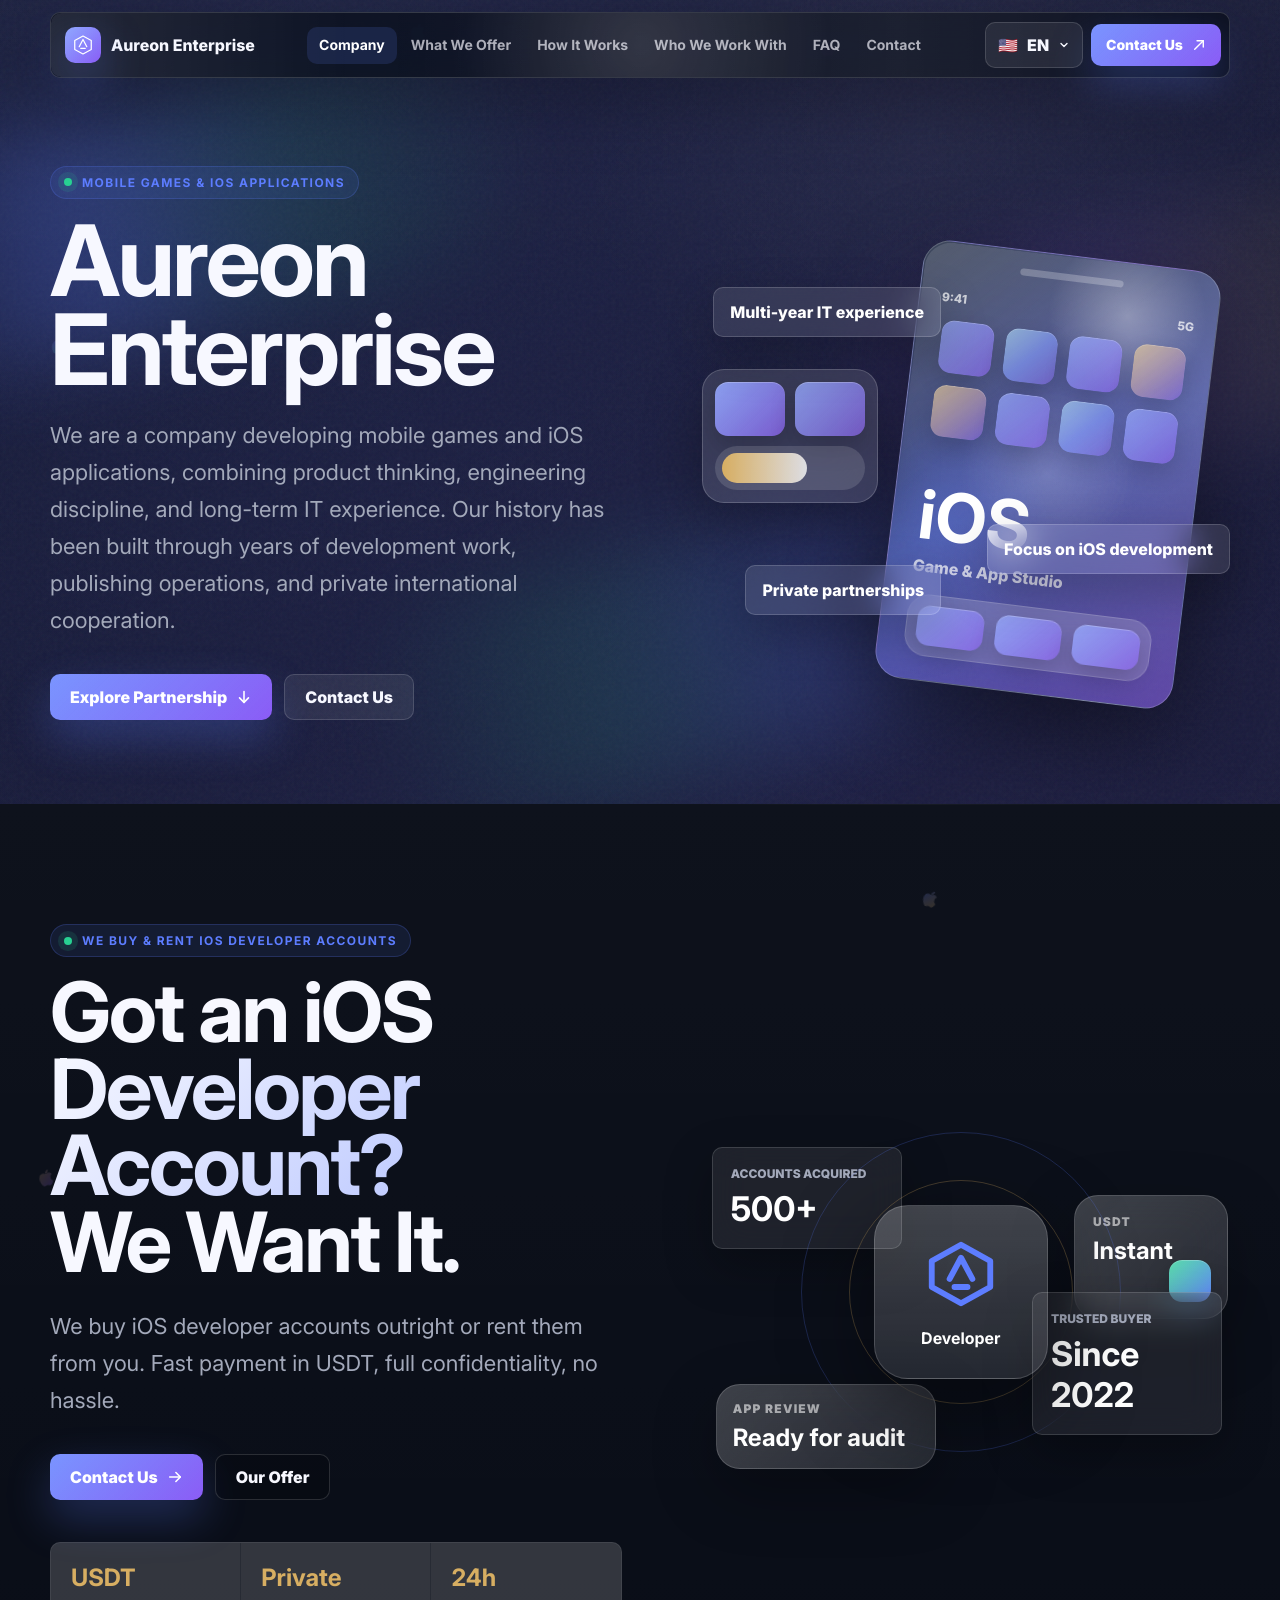
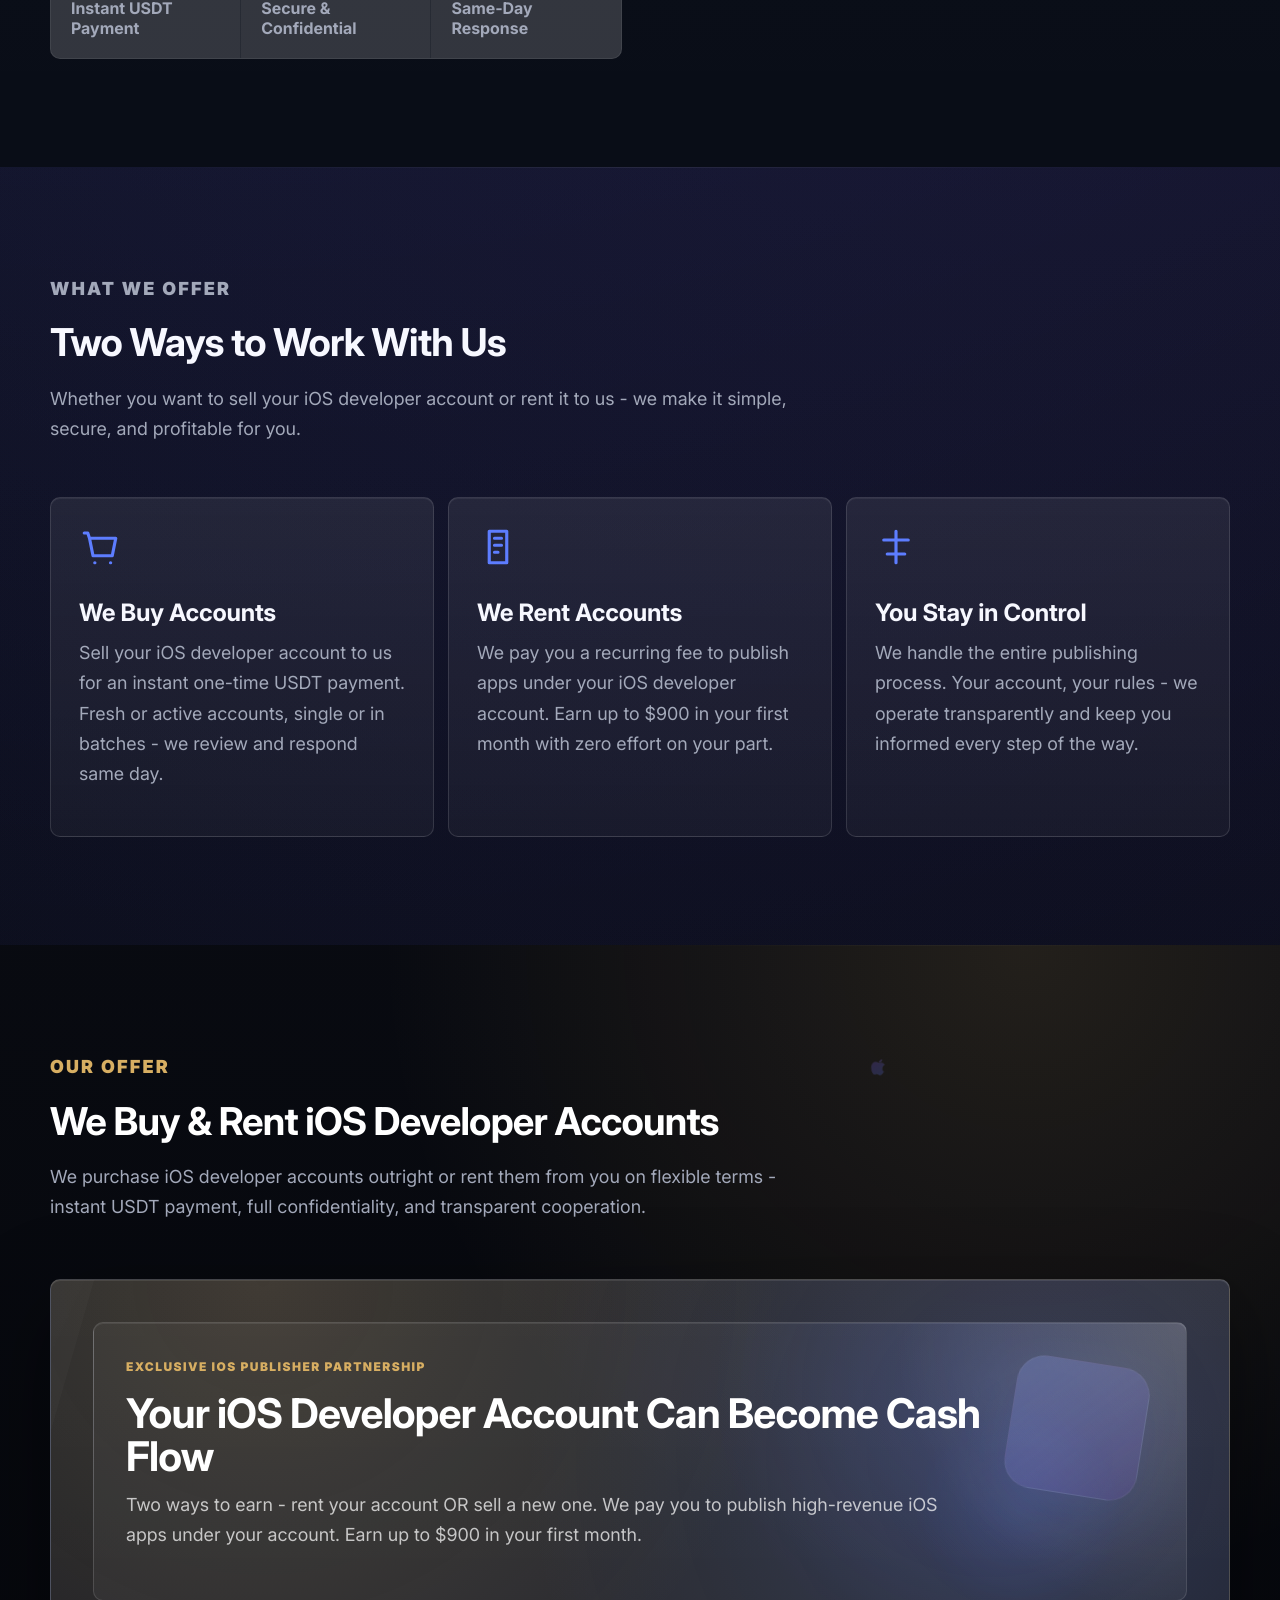
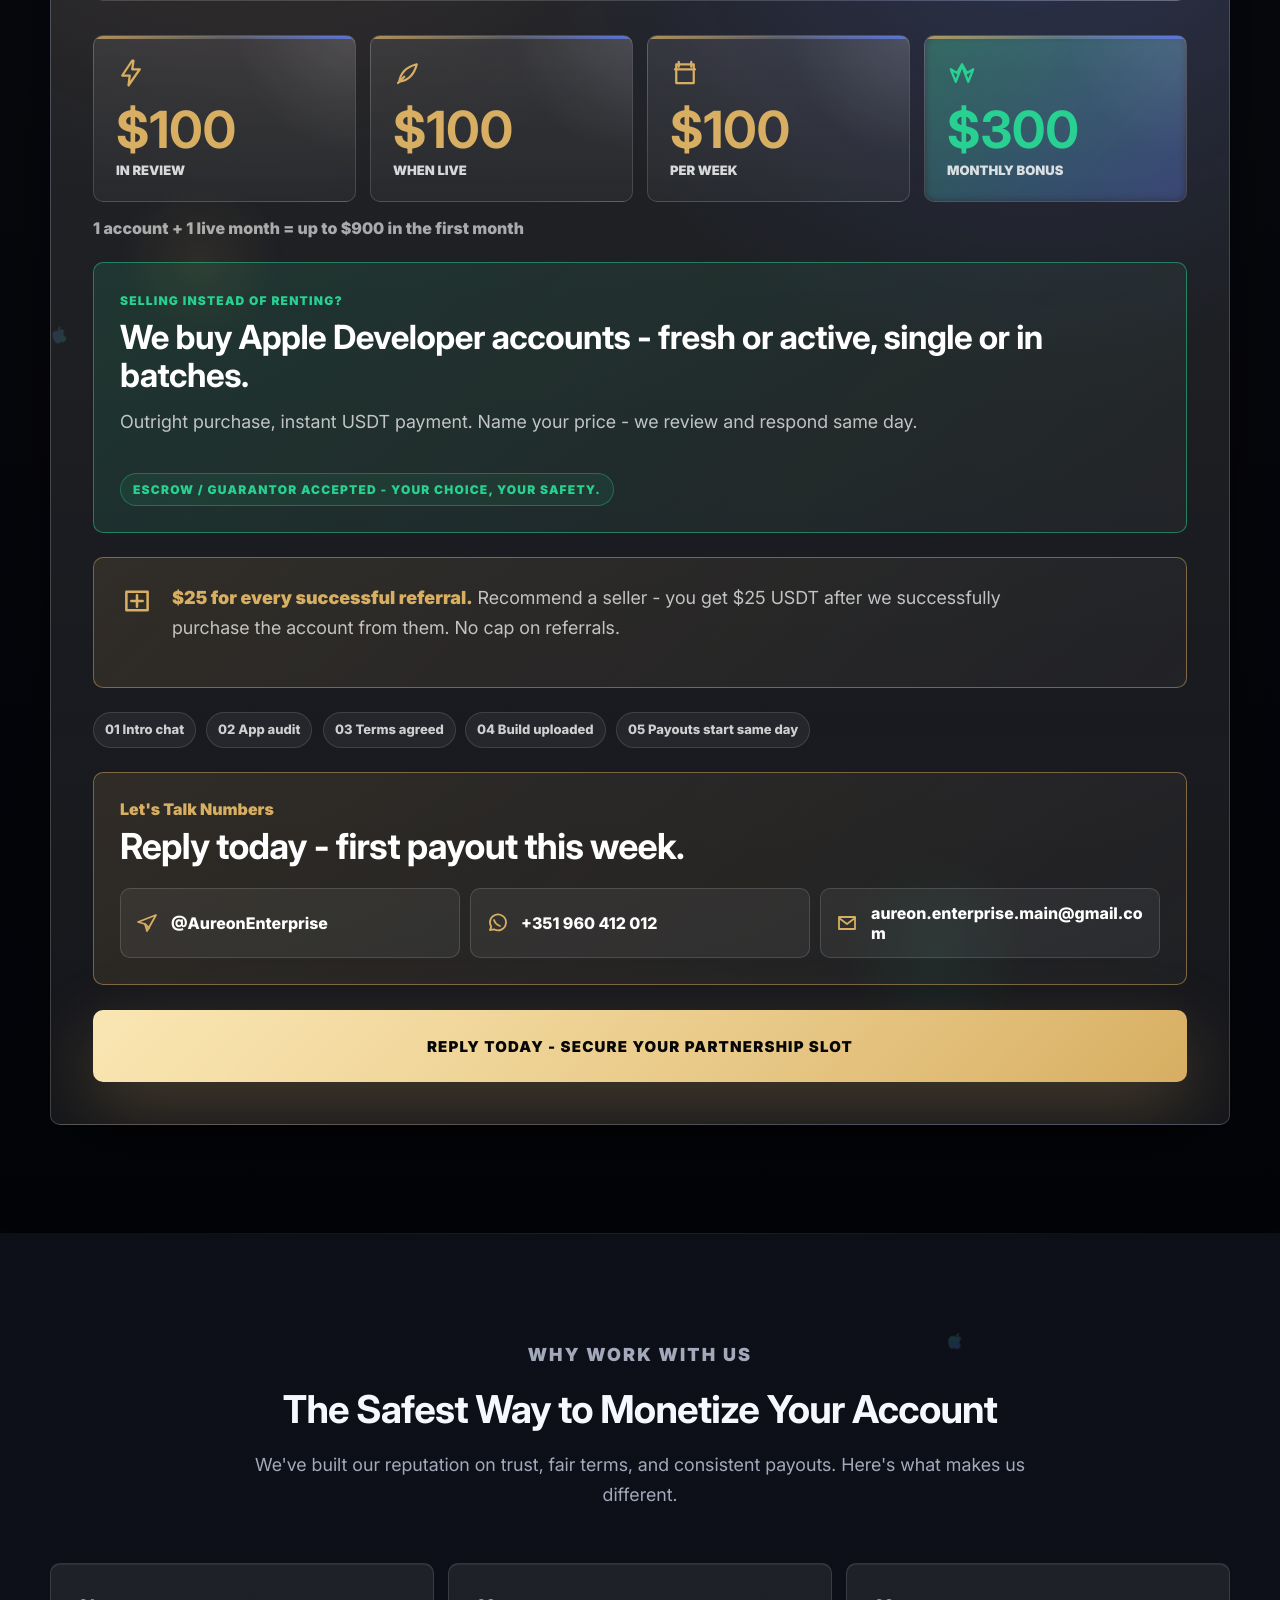
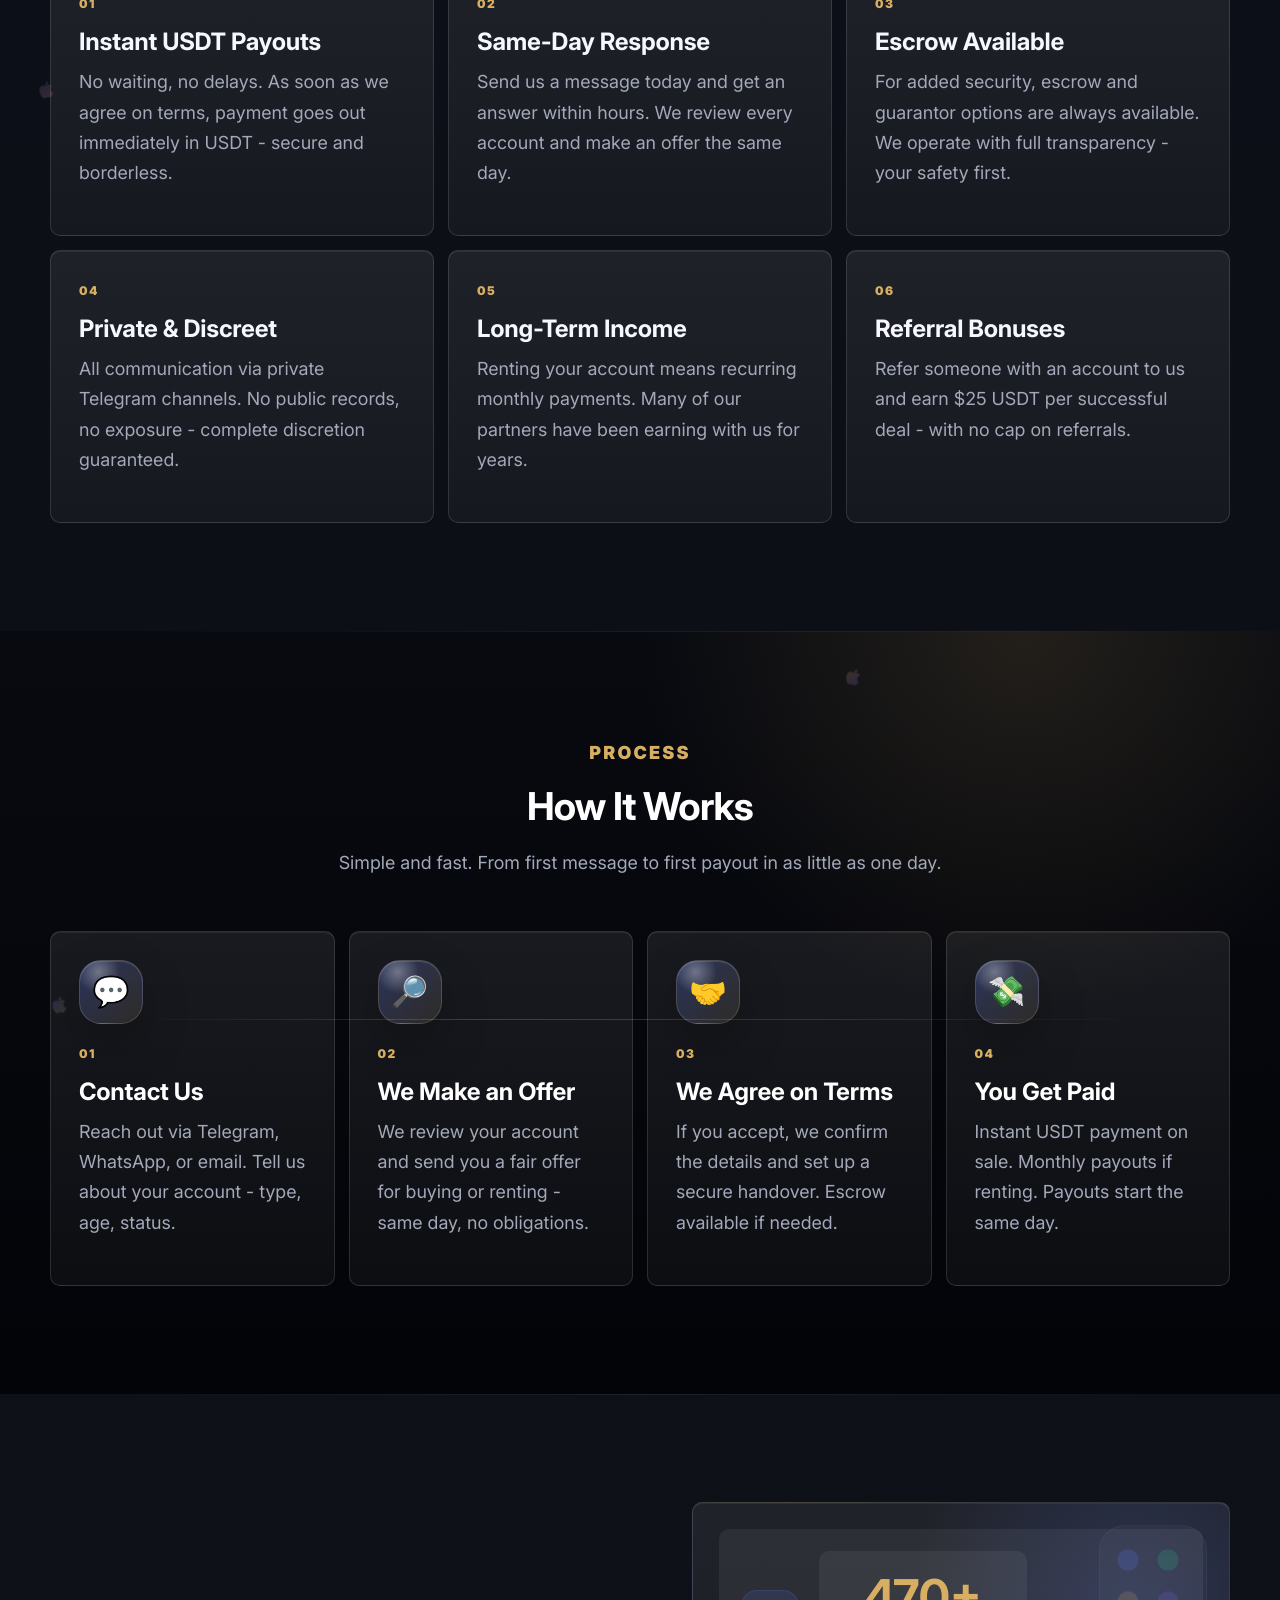
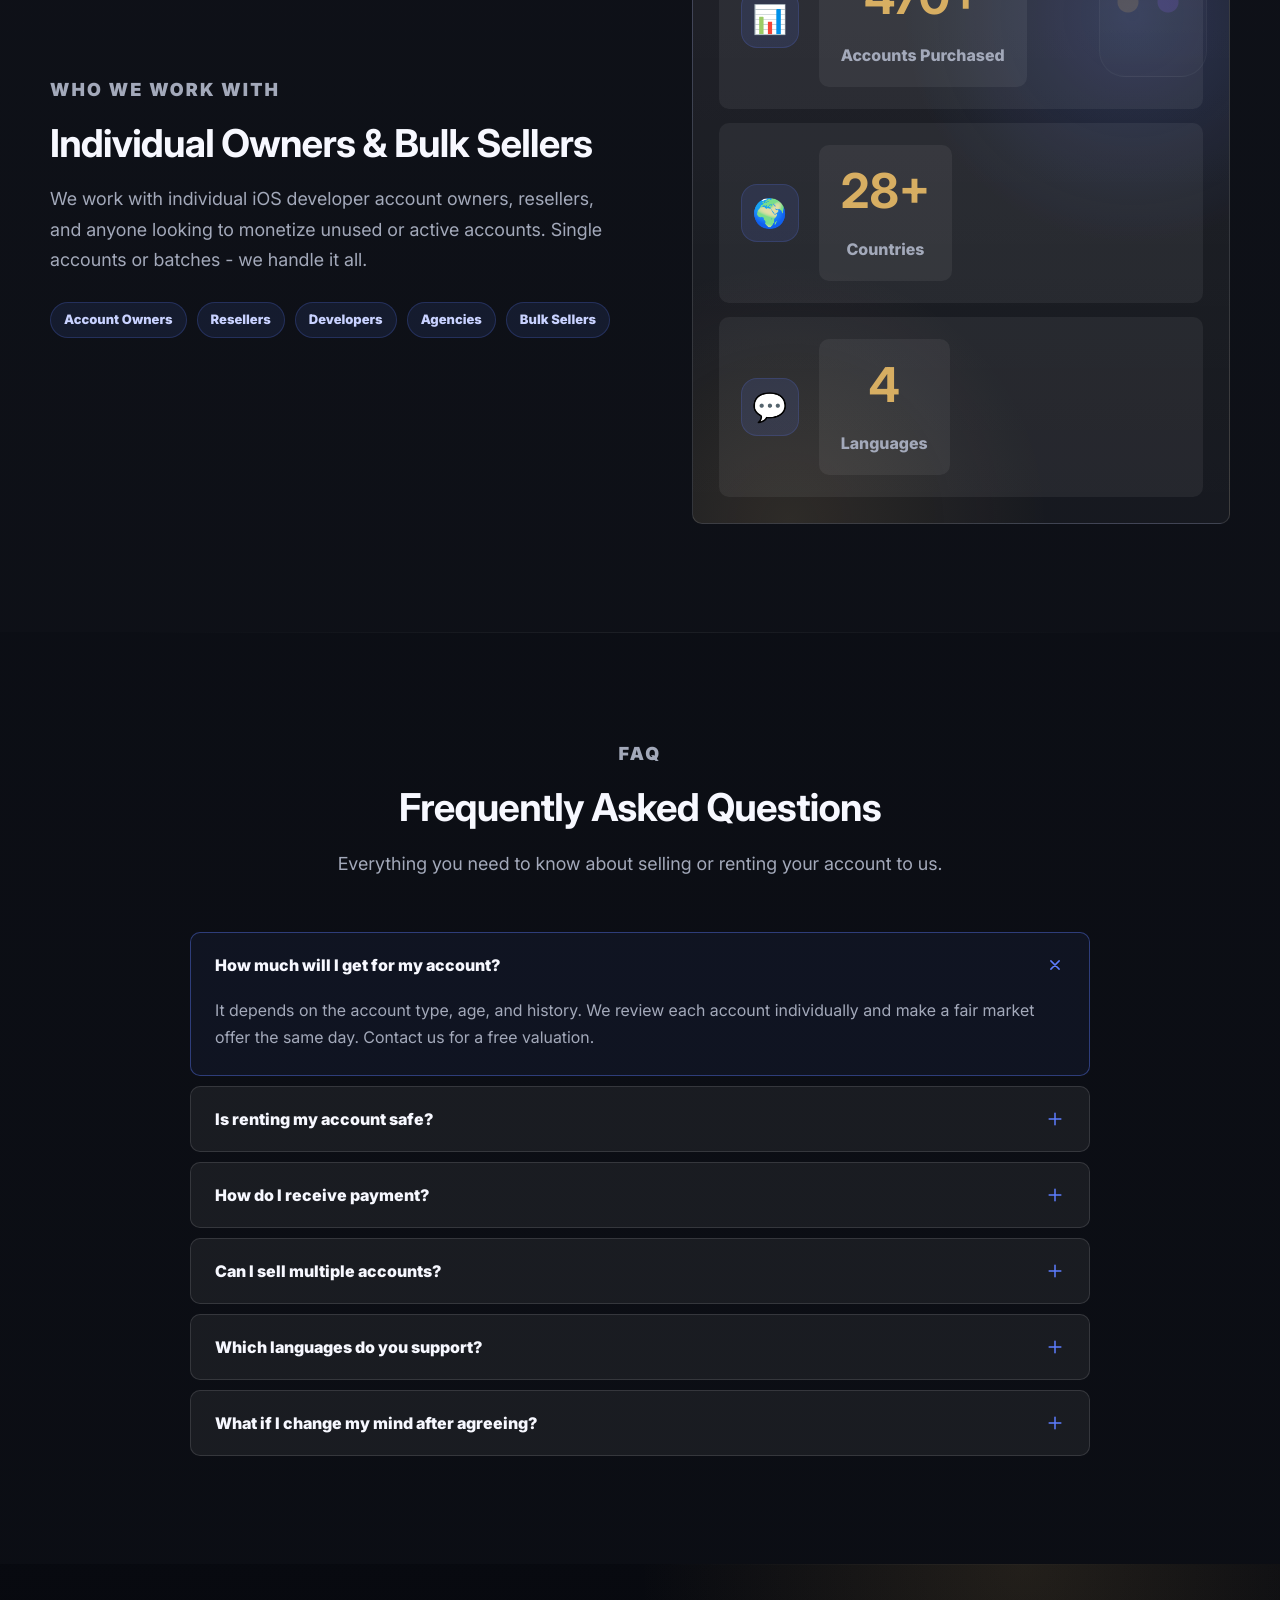
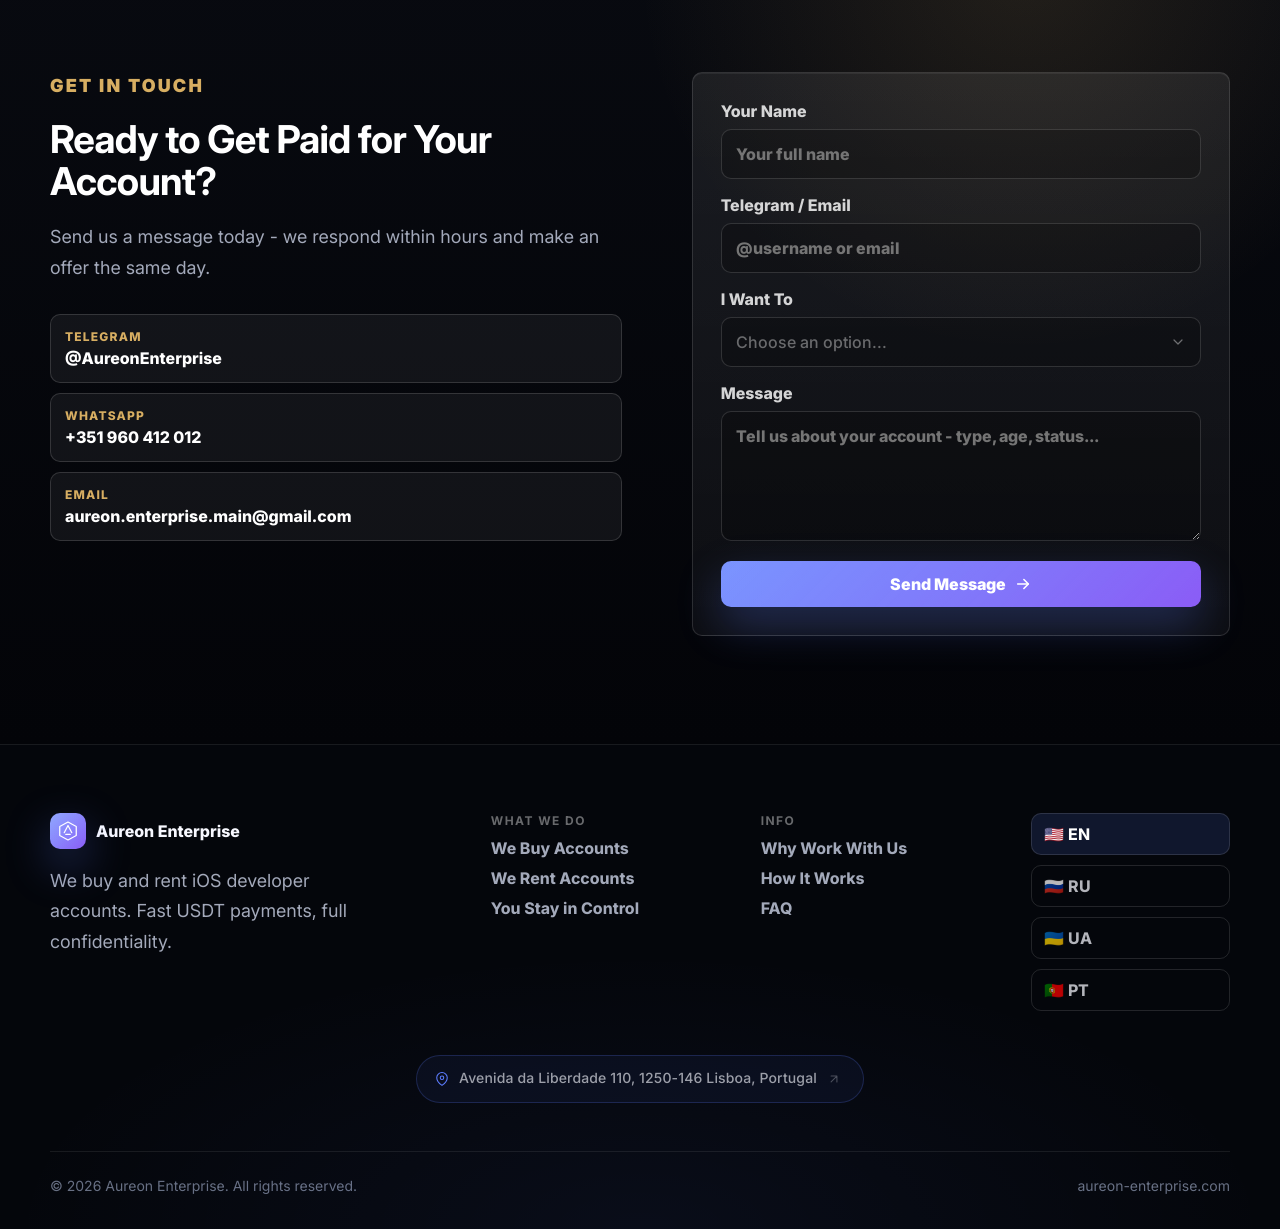
==== commit b18c8a9e: "Update index.html" ====
--- a/index.html
+++ b/index.html
@@ -294,9 +294,9 @@
                   <svg viewBox="0 0 24 24"><path d="M5 19 6.2 15.6A8 8 0 1 1 9 18.3L5 19Z"></path><path d="M9 9c1 3 3 5 6 6"></path></svg>
                   +351 960 412 012
                 </a>
-                <a href="mailto:aureon.enterprise.official@gmail.com">
+                <a href="mailto:aureon.enterprise.main@gmail.com">
                   <svg viewBox="0 0 24 24"><path d="M4 6h16v12H4z"></path><path d="m4 7 8 6 8-6"></path></svg>
-                  aureon.enterprise.official@gmail.com
+                  aureon.enterprise.main@gmail.com
                 </a>
               </div>
             </div>
@@ -383,7 +383,7 @@
             <div class="direct-links">
               <a href="https://t.me/AureonEnterprise" target="_blank" rel="noreferrer"><span>Telegram</span>@AureonEnterprise</a>
               <a href="https://wa.me/351960412012" target="_blank" rel="noreferrer"><span>WhatsApp</span>+351 960 412 012</a>
-              <a href="mailto:aureon.enterprise.official@gmail.com"><span>Email</span>aureon.enterprise.official@gmail.com</a>
+              <a href="mailto:aureon.enterprise.main@gmail.com"><span>Email</span>aureon.enterprise.main@gmail.com</a>
             </div>
           </div>
 
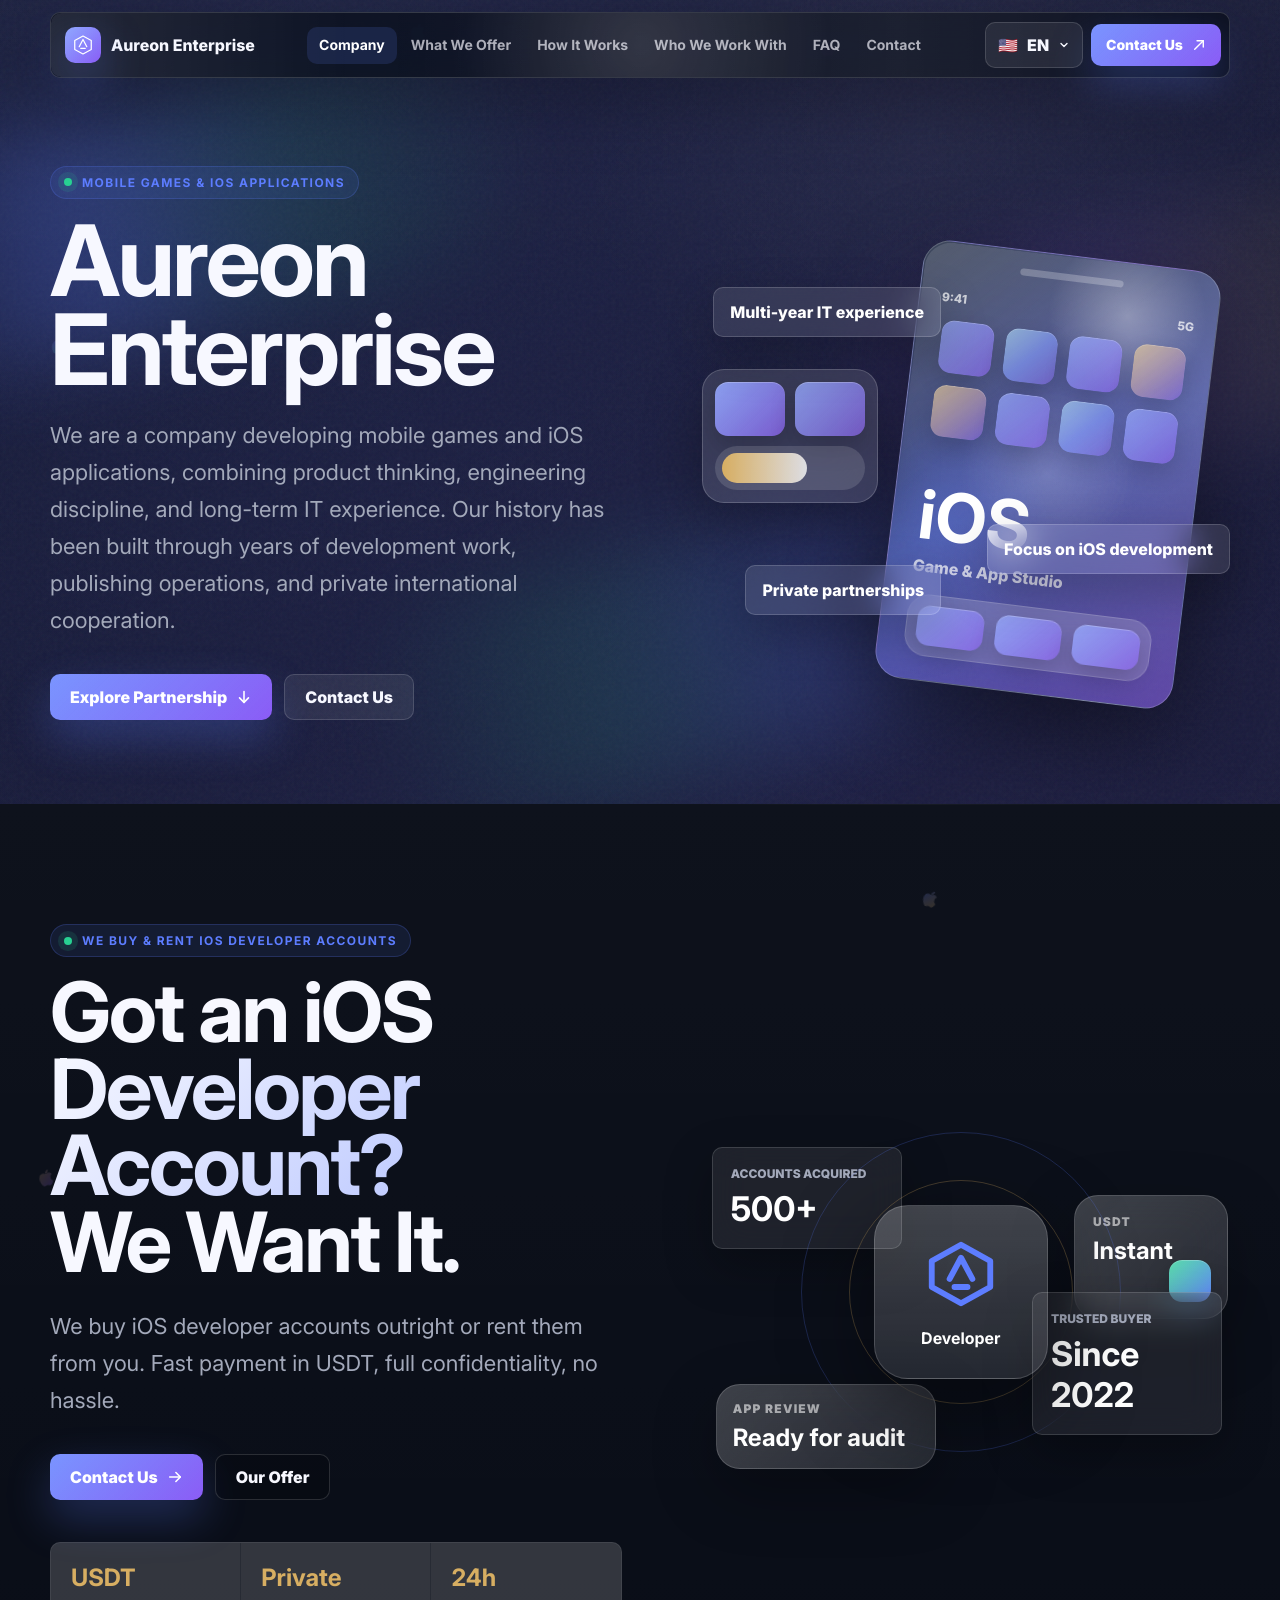
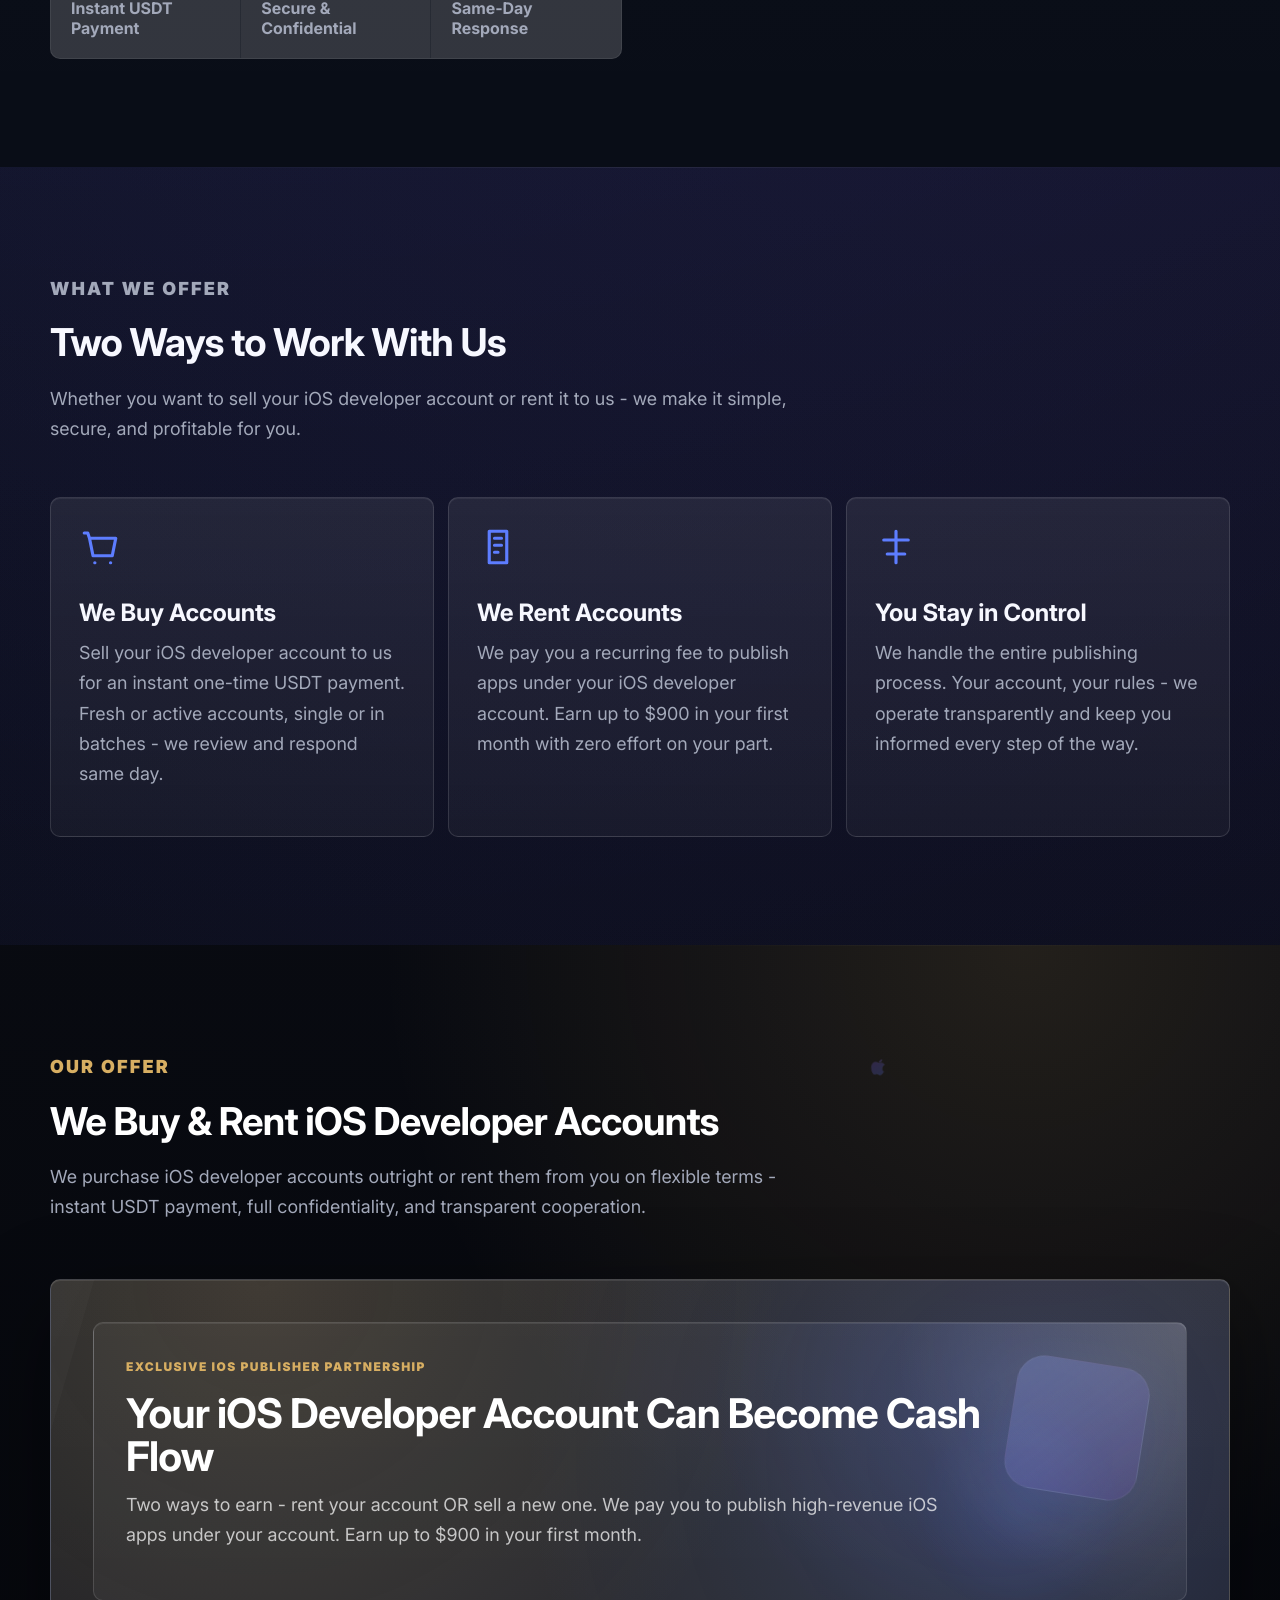
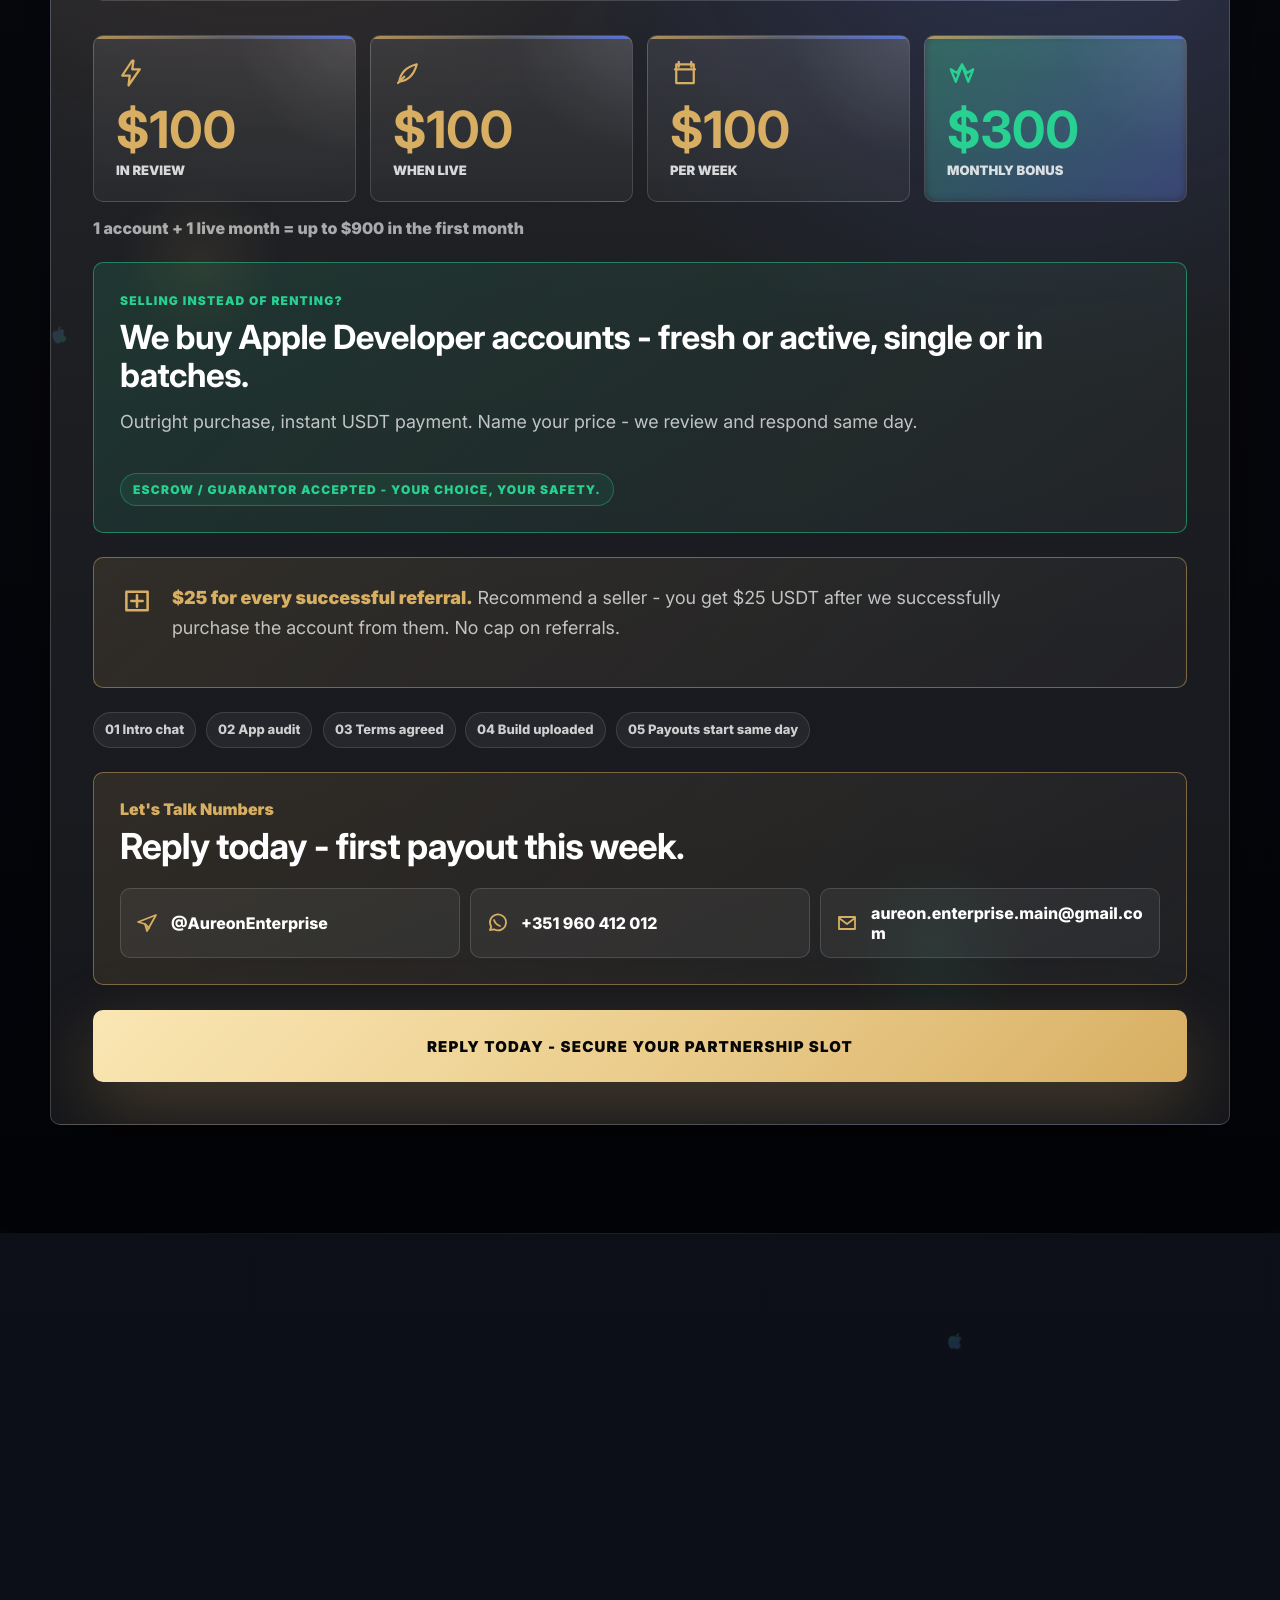
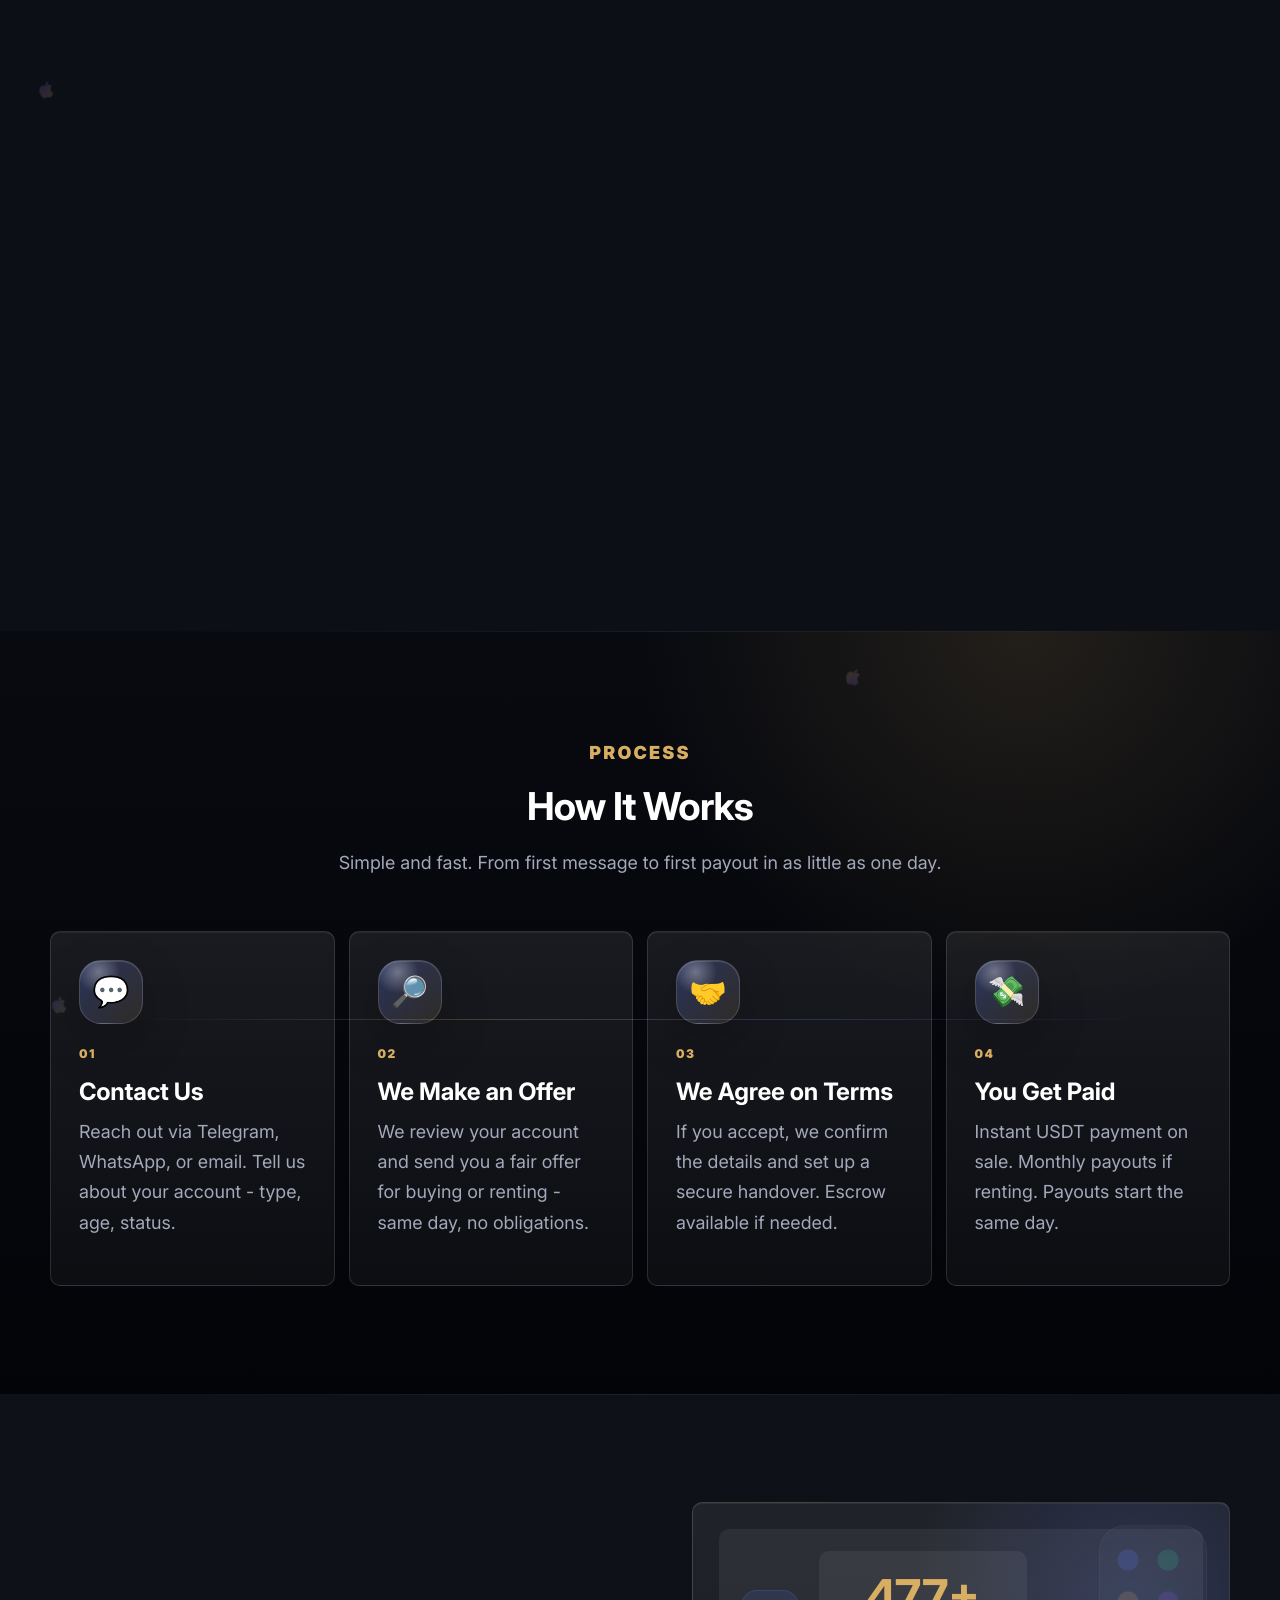
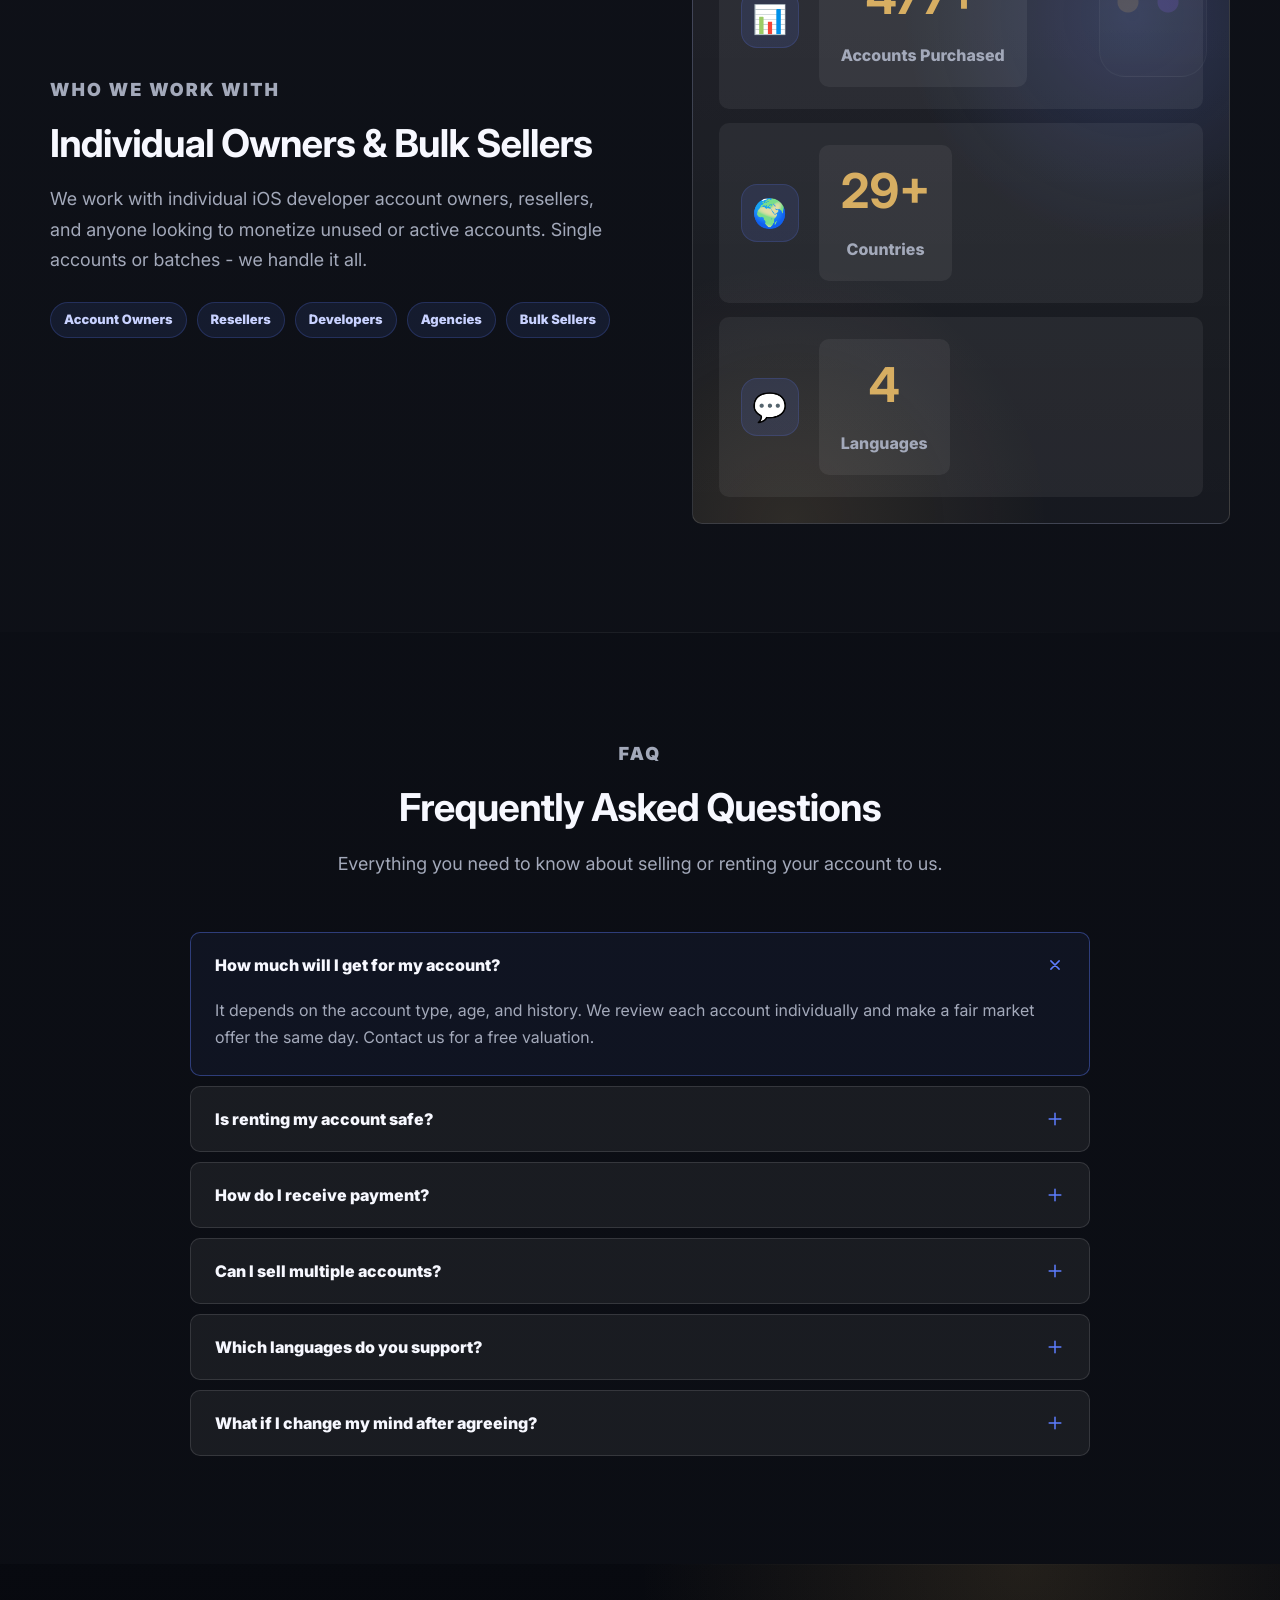
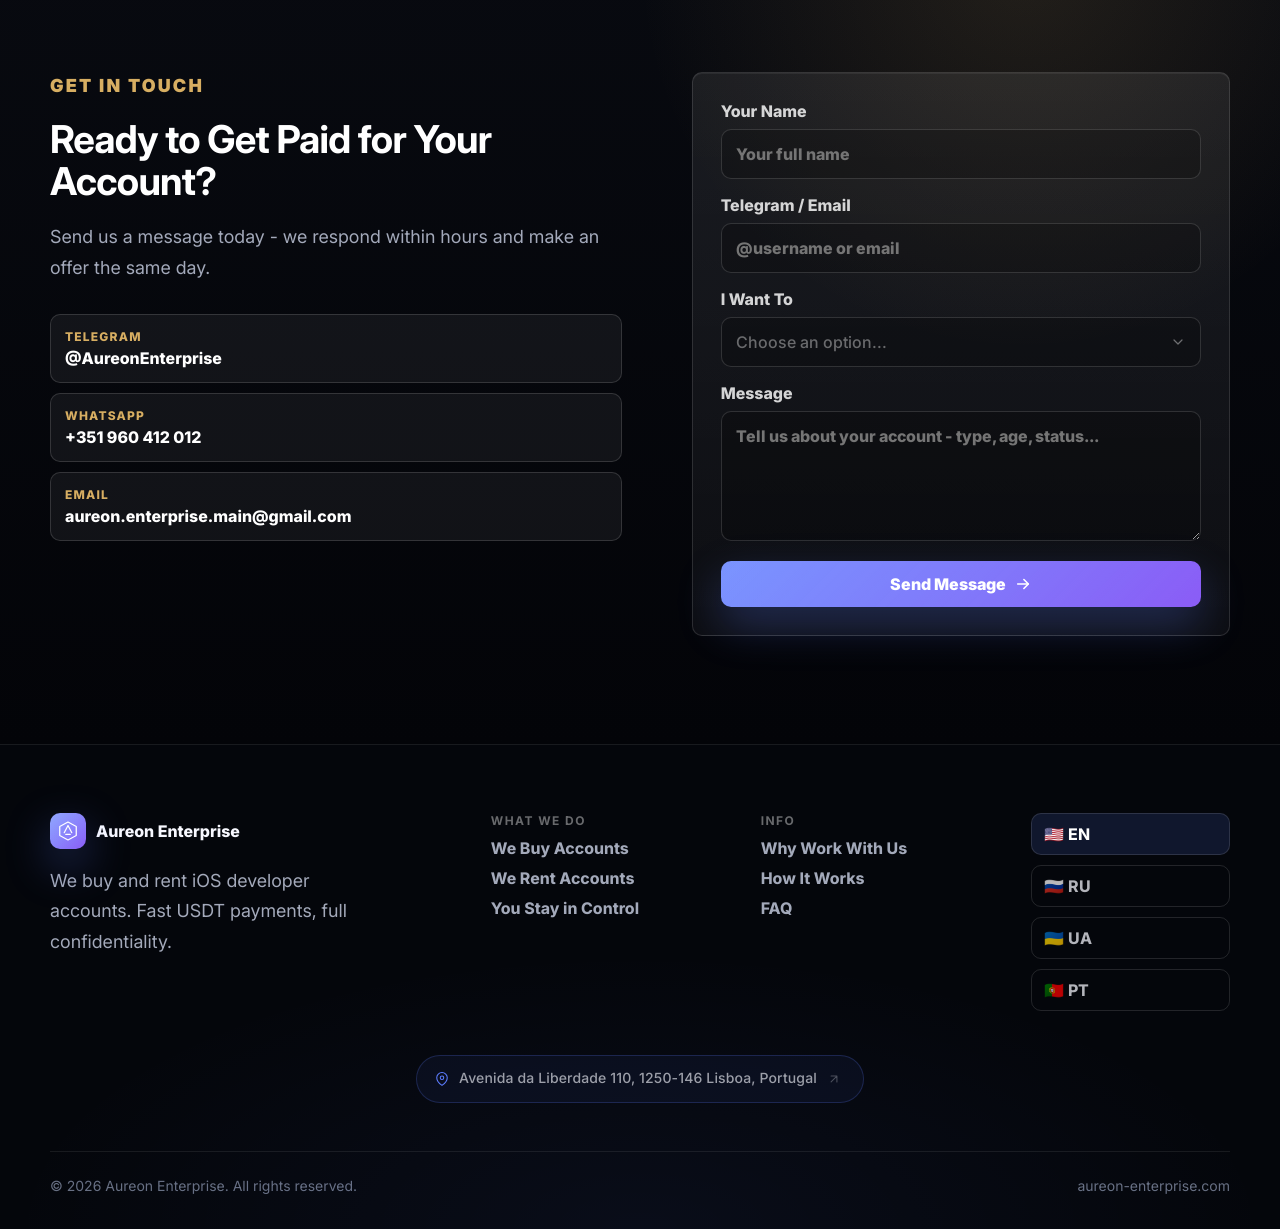
==== commit 29df7bd5: "Add SEO: sitemap, robots.txt, structured data" ====
--- a/index.html
+++ b/index.html
@@ -8,15 +8,44 @@
       name="description"
       content="Aureon Enterprise buys and rents iOS Developer accounts with fast USDT payouts, private communication, and transparent long-term cooperation."
     >
-    <meta name="keywords" content="Aureon Enterprise, iOS Developer accounts, rent iOS account, sell iOS developer account, USDT payouts">
-    <meta property="og:title" content="Aureon Enterprise - iOS Developer Account Partnerships">
+    <meta name="keywords" content="Aureon Enterprise, iOS Developer accounts, rent iOS account, sell iOS developer account, USDT payouts, buy iOS developer account, Apple Developer account">
+    <meta name="robots" content="index, follow">
+    <link rel="canonical" href="https://aureon-enterprise.com/">
+
+    <!-- Open Graph -->
+    <meta property="og:title" content="Aureon Enterprise - Buy & Rent iOS Developer Accounts">
     <meta
       property="og:description"
       content="Sell or rent your iOS Developer account to Aureon Enterprise. Fast USDT payouts, private cooperation, and same-day response."
     >
     <meta property="og:type" content="website">
-    <meta property="og:url" content="https://aureon-enterprise.com">
-    <title>Aureon Enterprise - iOS Developer Account Partnerships</title>
+    <meta property="og:url" content="https://aureon-enterprise.com/">
+    <meta property="og:site_name" content="Aureon Enterprise">
+
+    <!-- Twitter Card -->
+    <meta name="twitter:card" content="summary">
+    <meta name="twitter:title" content="Aureon Enterprise - Buy & Rent iOS Developer Accounts">
+    <meta name="twitter:description" content="Sell or rent your iOS Developer account. Fast USDT payouts, full confidentiality, same-day response.">
+
+    <title>Aureon Enterprise - Buy & Rent iOS Developer Accounts | USDT Payouts</title>
+
+    <!-- Structured Data -->
+    <script type="application/ld+json">
+    {
+      "@context": "https://schema.org",
+      "@type": "Organization",
+      "name": "Aureon Enterprise",
+      "url": "https://aureon-enterprise.com",
+      "description": "We buy and rent iOS Developer accounts with fast USDT payouts, full confidentiality, and same-day response.",
+      "contactPoint": {
+        "@type": "ContactPoint",
+        "email": "aureon.enterprise.main@gmail.com",
+        "contactType": "customer service",
+        "availableLanguage": ["English", "Russian", "Ukrainian", "Portuguese"]
+      },
+      "sameAs": []
+    }
+    </script>
     <link rel="stylesheet" href="styles.css">
   </head>
   <body>
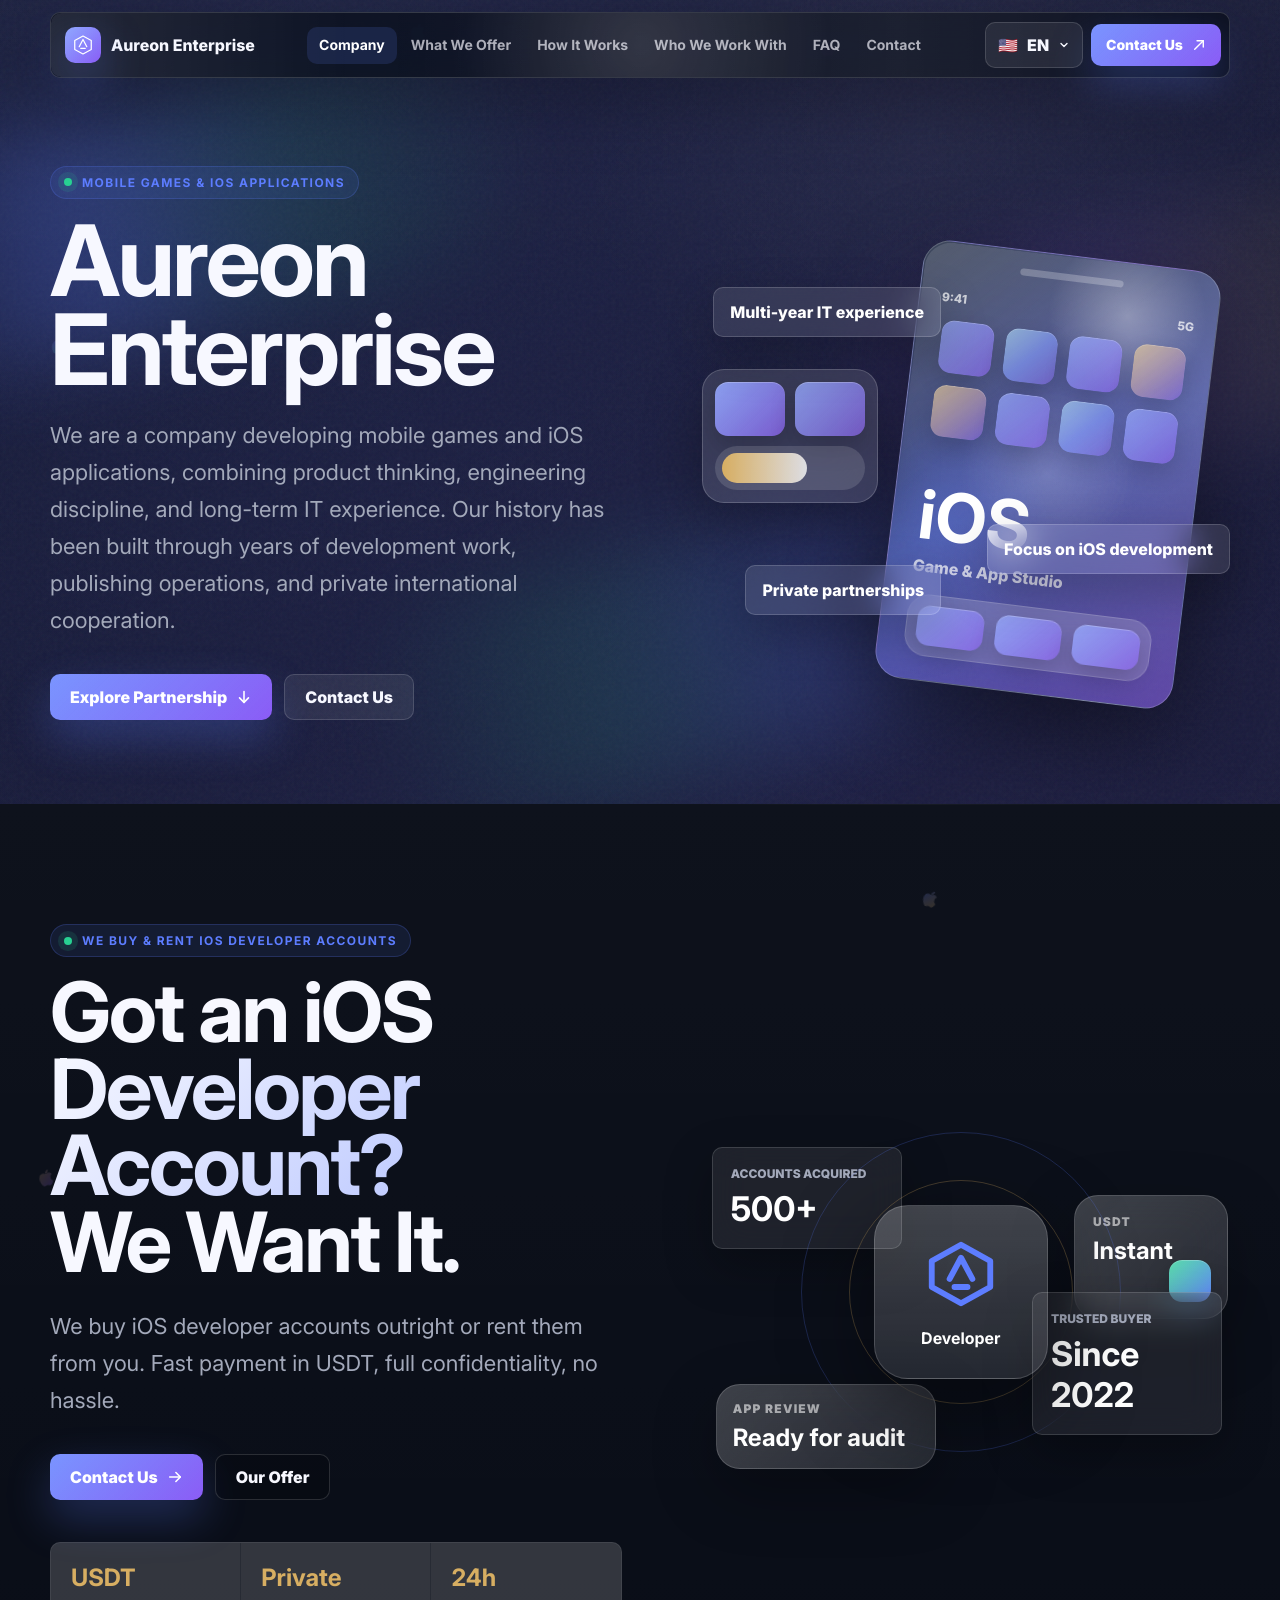
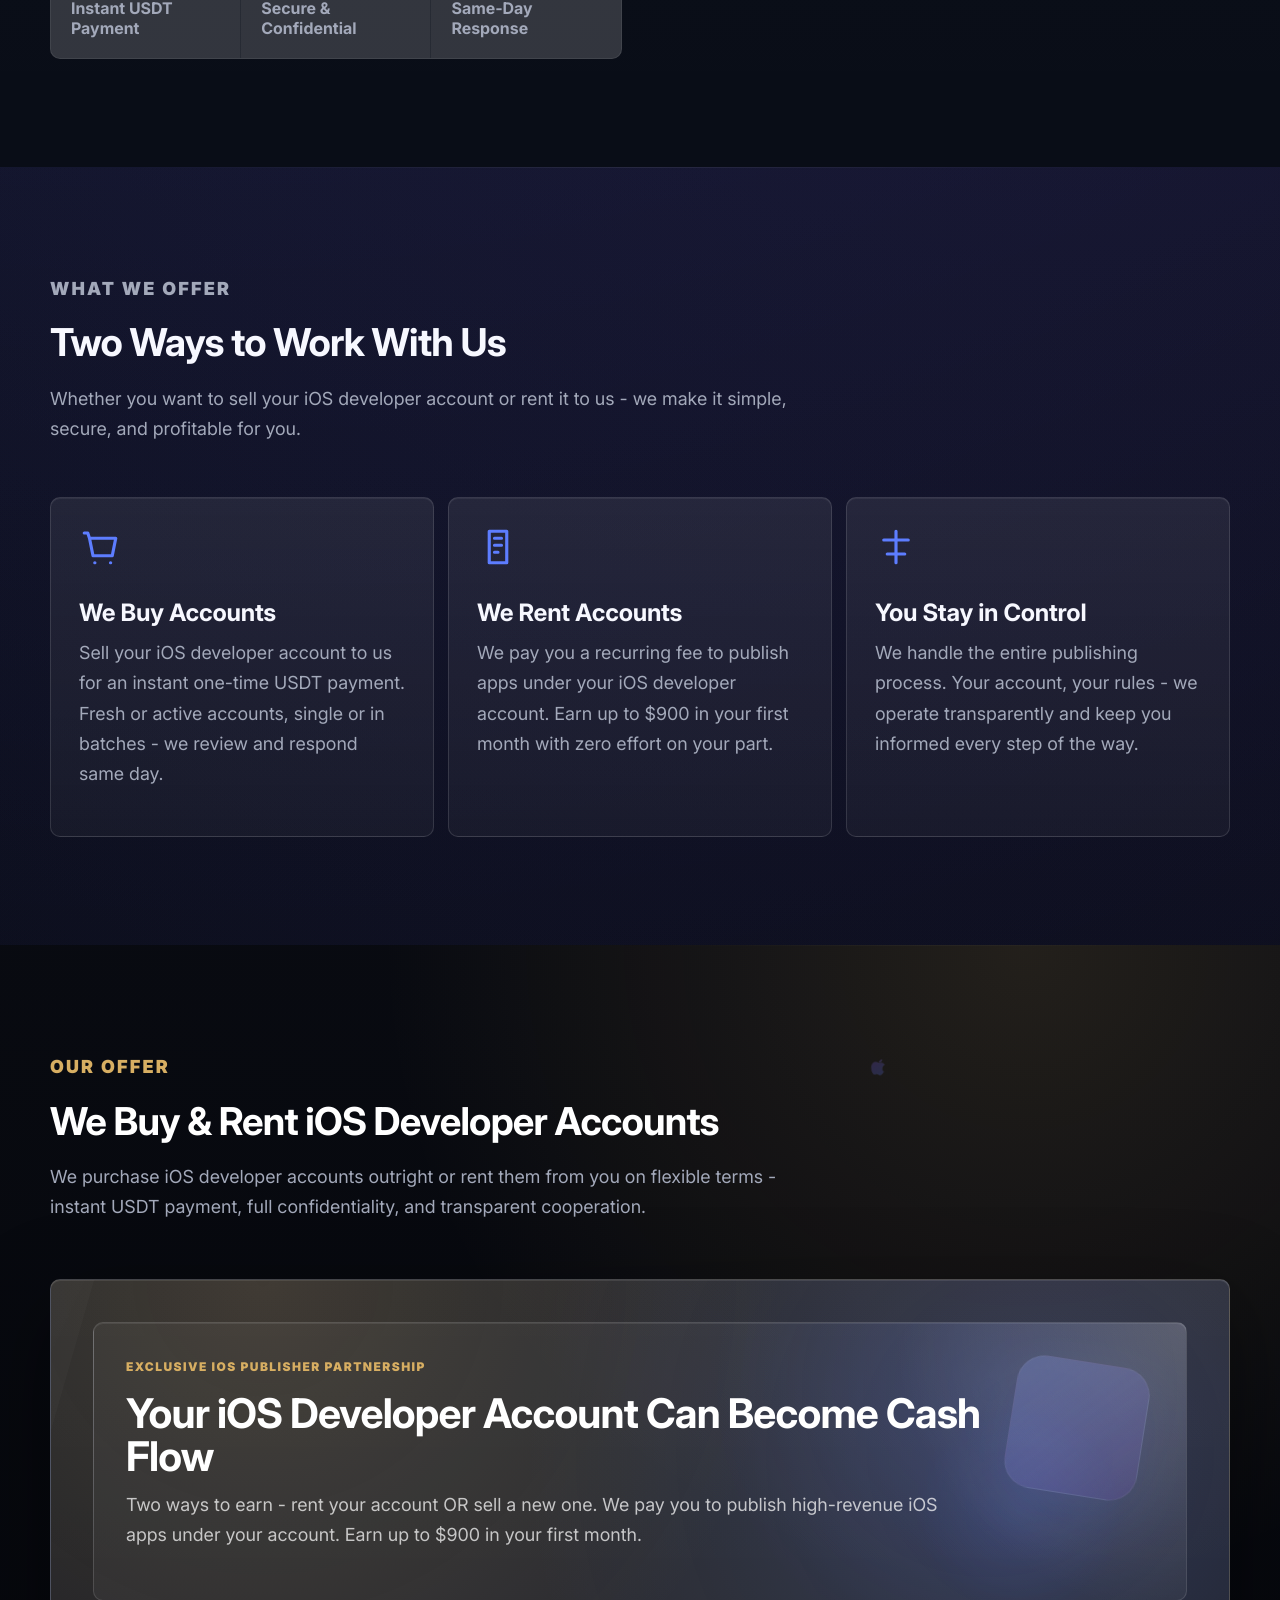
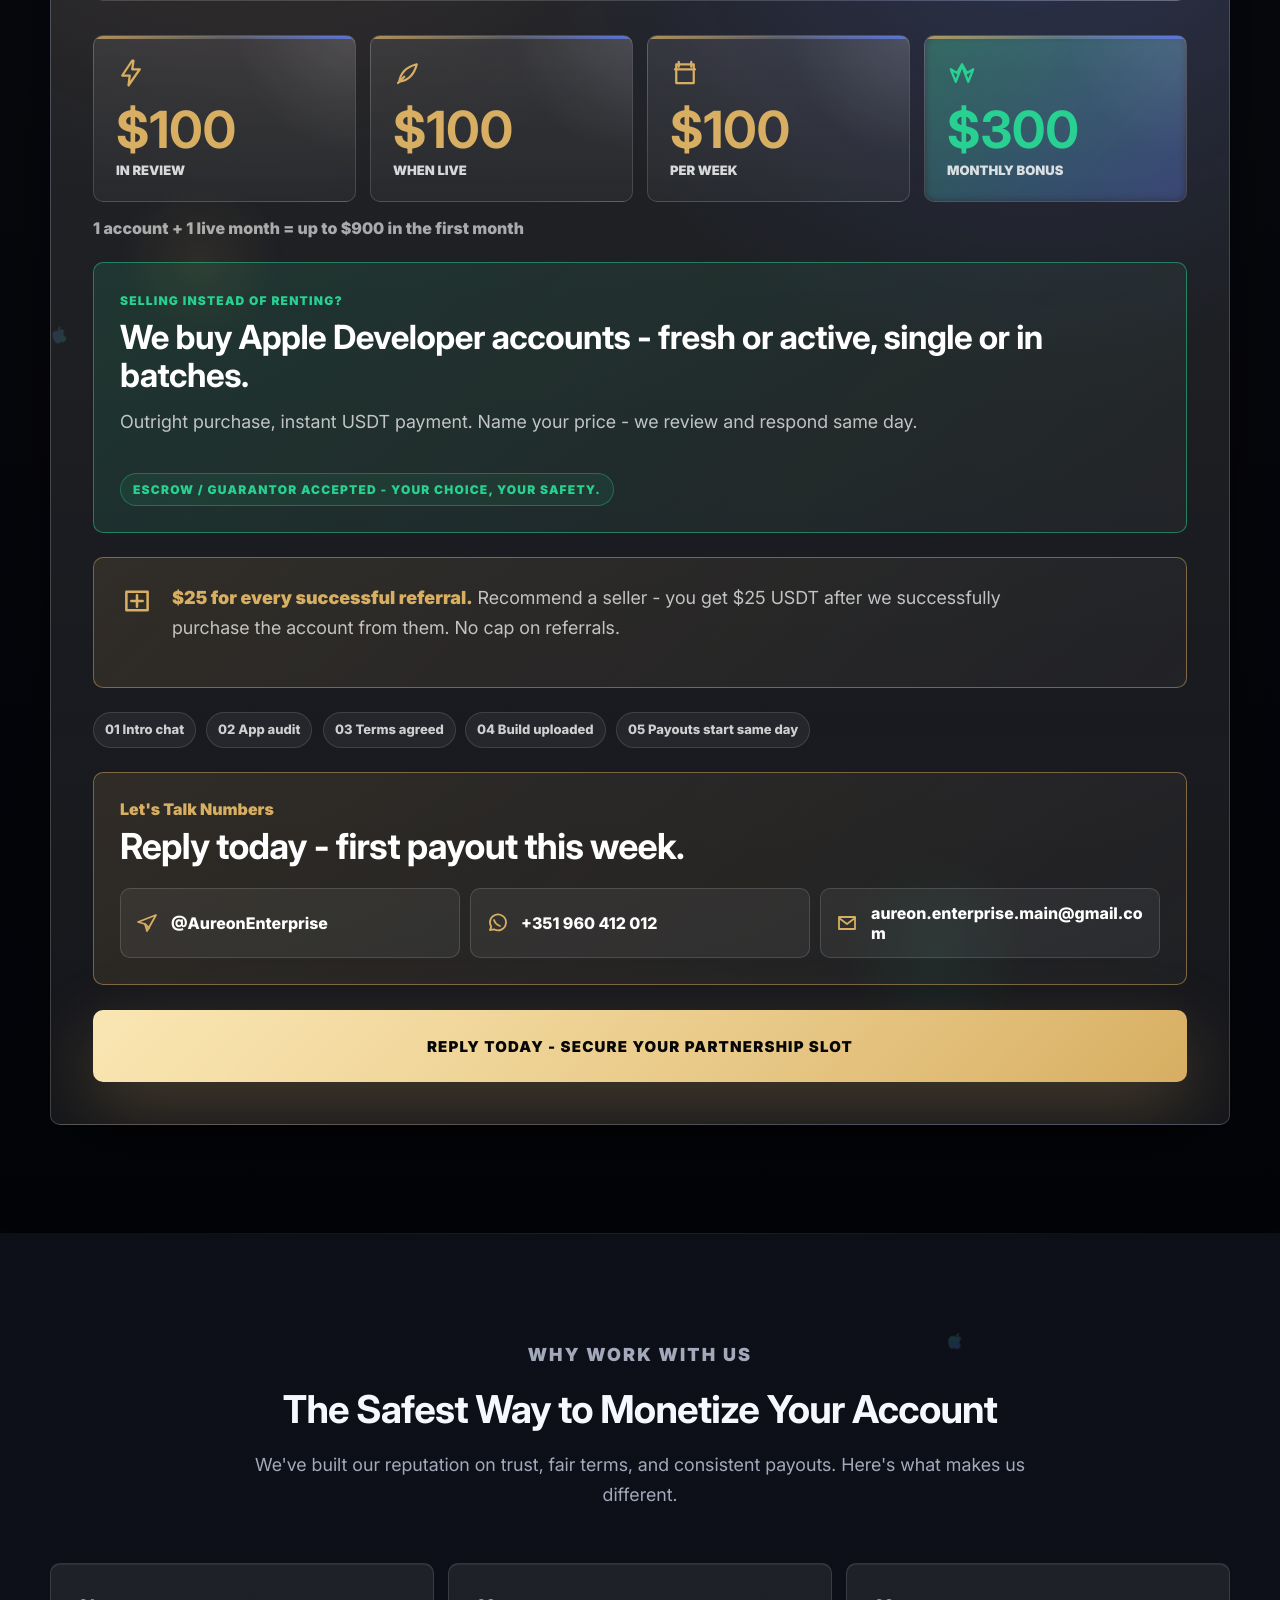
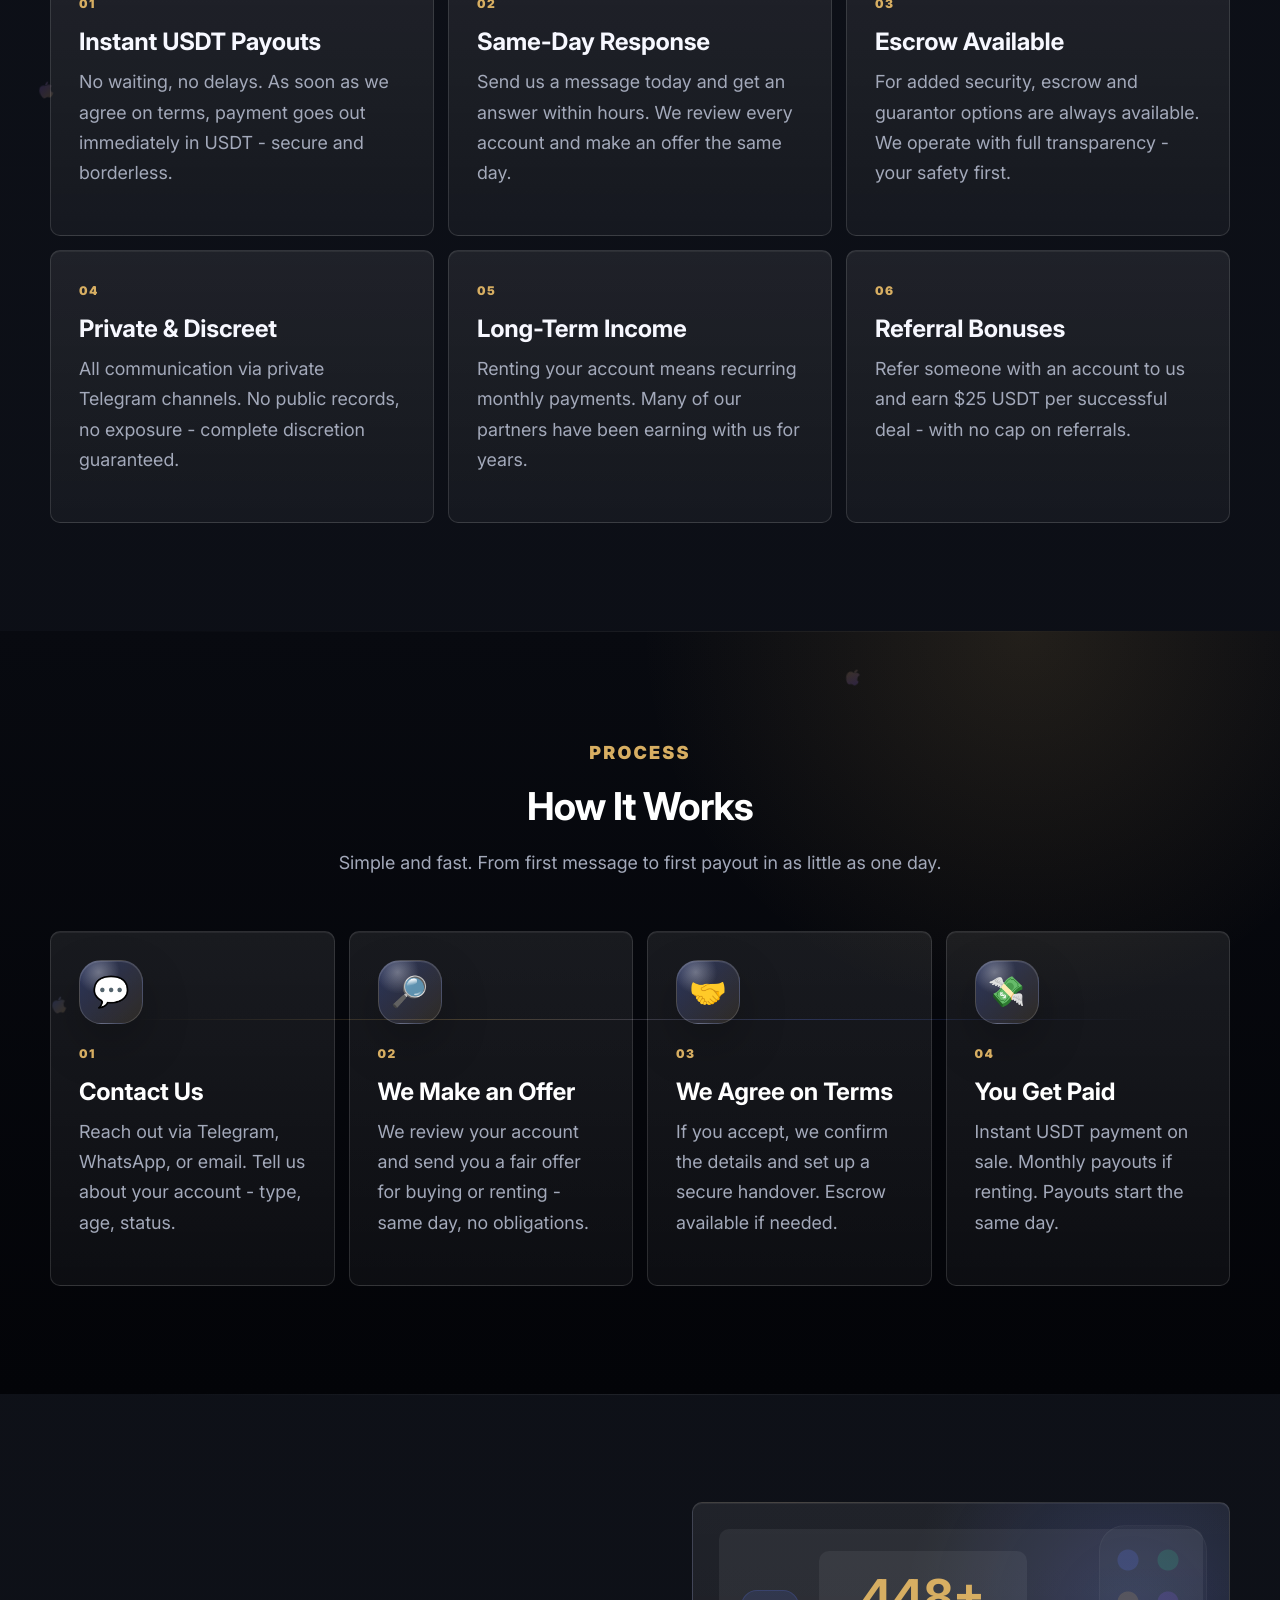
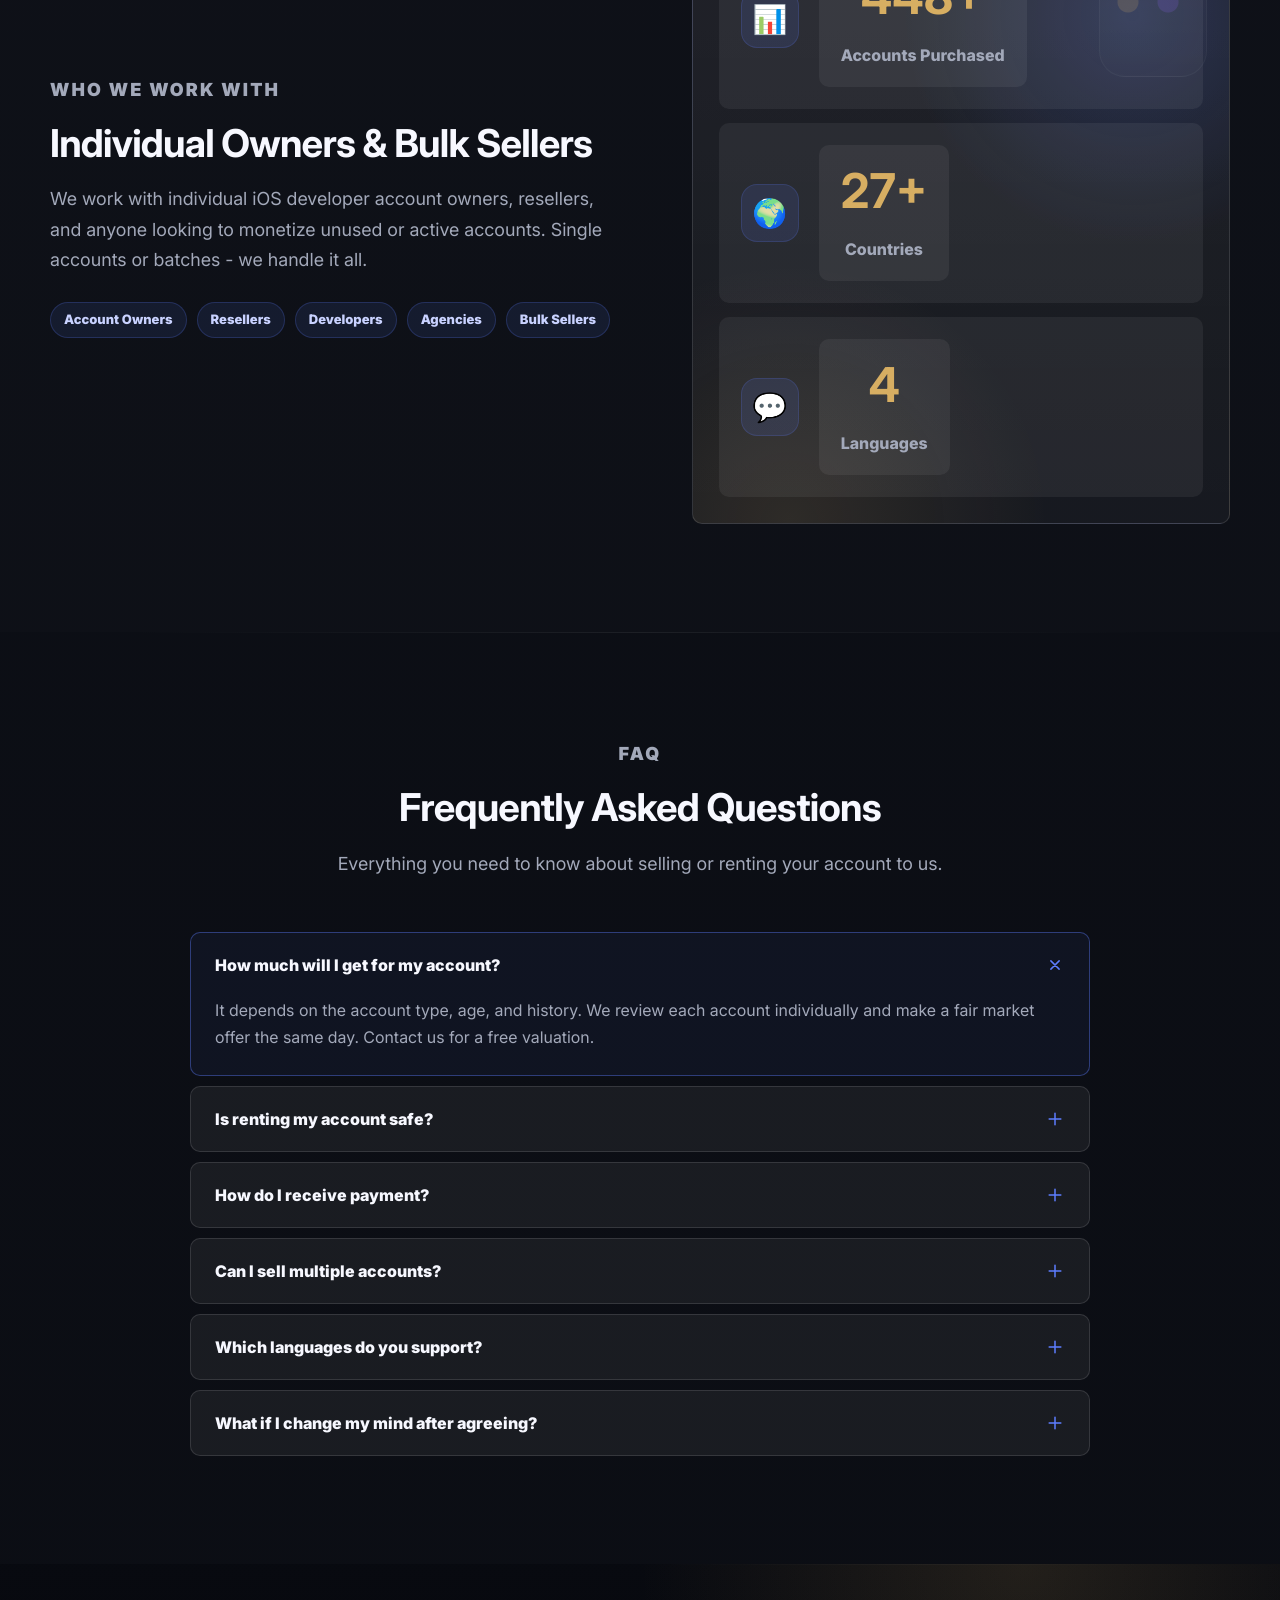
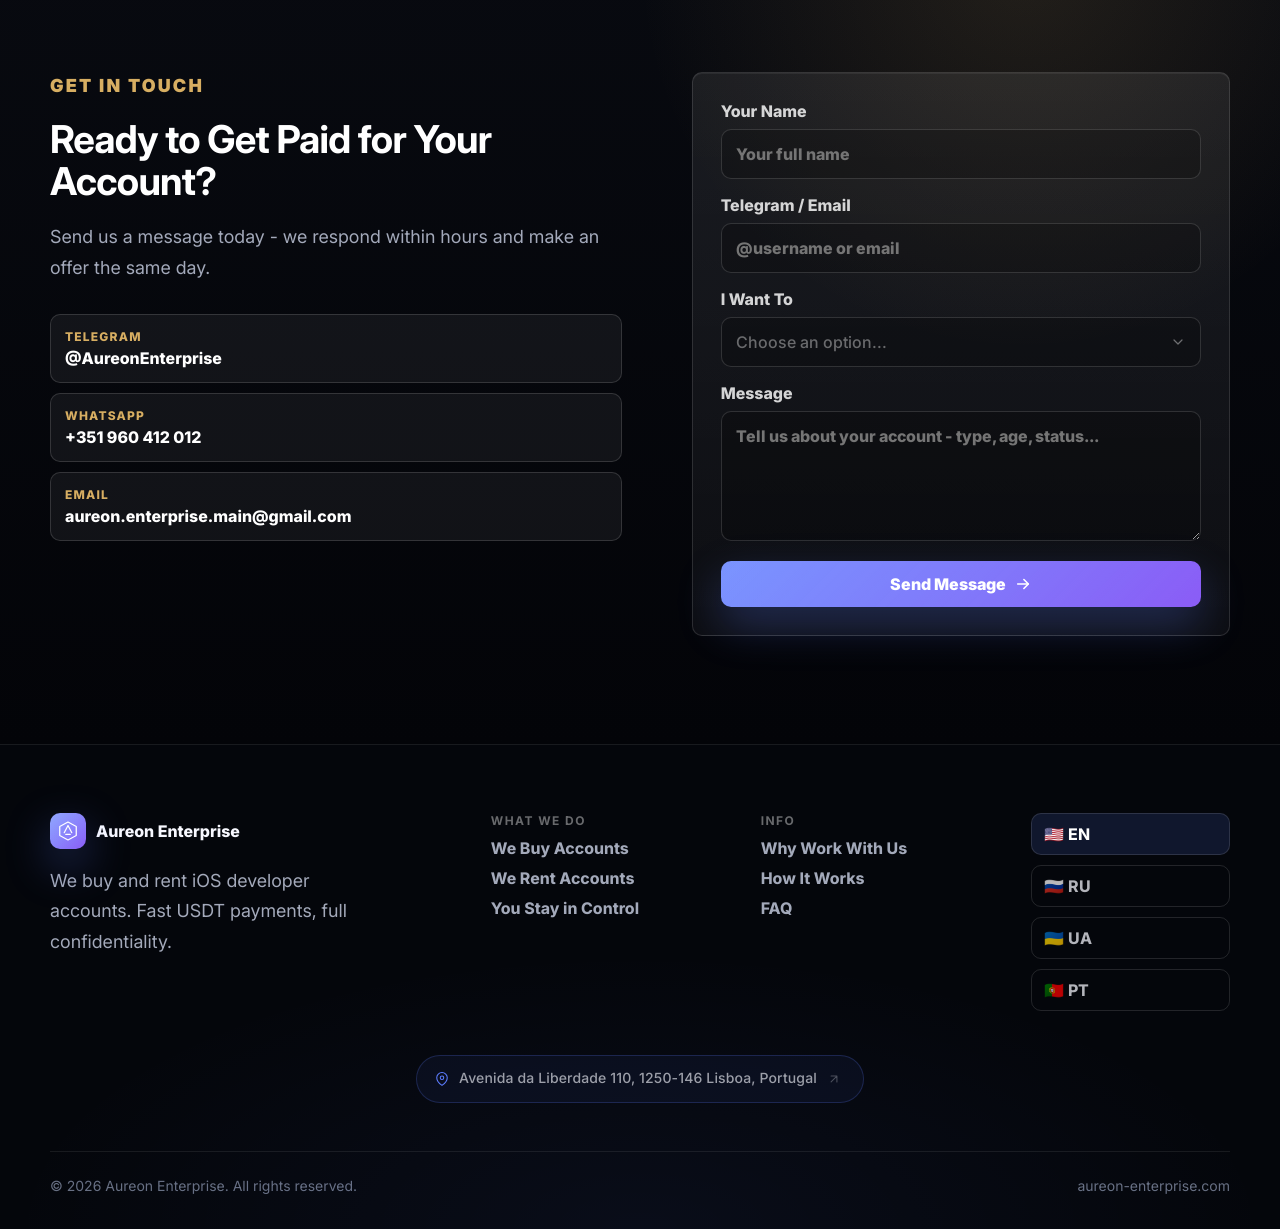
==== commit d8725342: "Add Google Search Console verification + SEO files" ====
--- a/index.html
+++ b/index.html
@@ -10,6 +10,7 @@
     >
     <meta name="keywords" content="Aureon Enterprise, iOS Developer accounts, rent iOS account, sell iOS developer account, USDT payouts, buy iOS developer account, Apple Developer account">
     <meta name="robots" content="index, follow">
+    <meta name="google-site-verification" content="OjiePR57en2jdjxkJAt4dYyBC3iKLwvacbhcuY2llDo">
     <link rel="canonical" href="https://aureon-enterprise.com/">
 
     <!-- Open Graph -->
